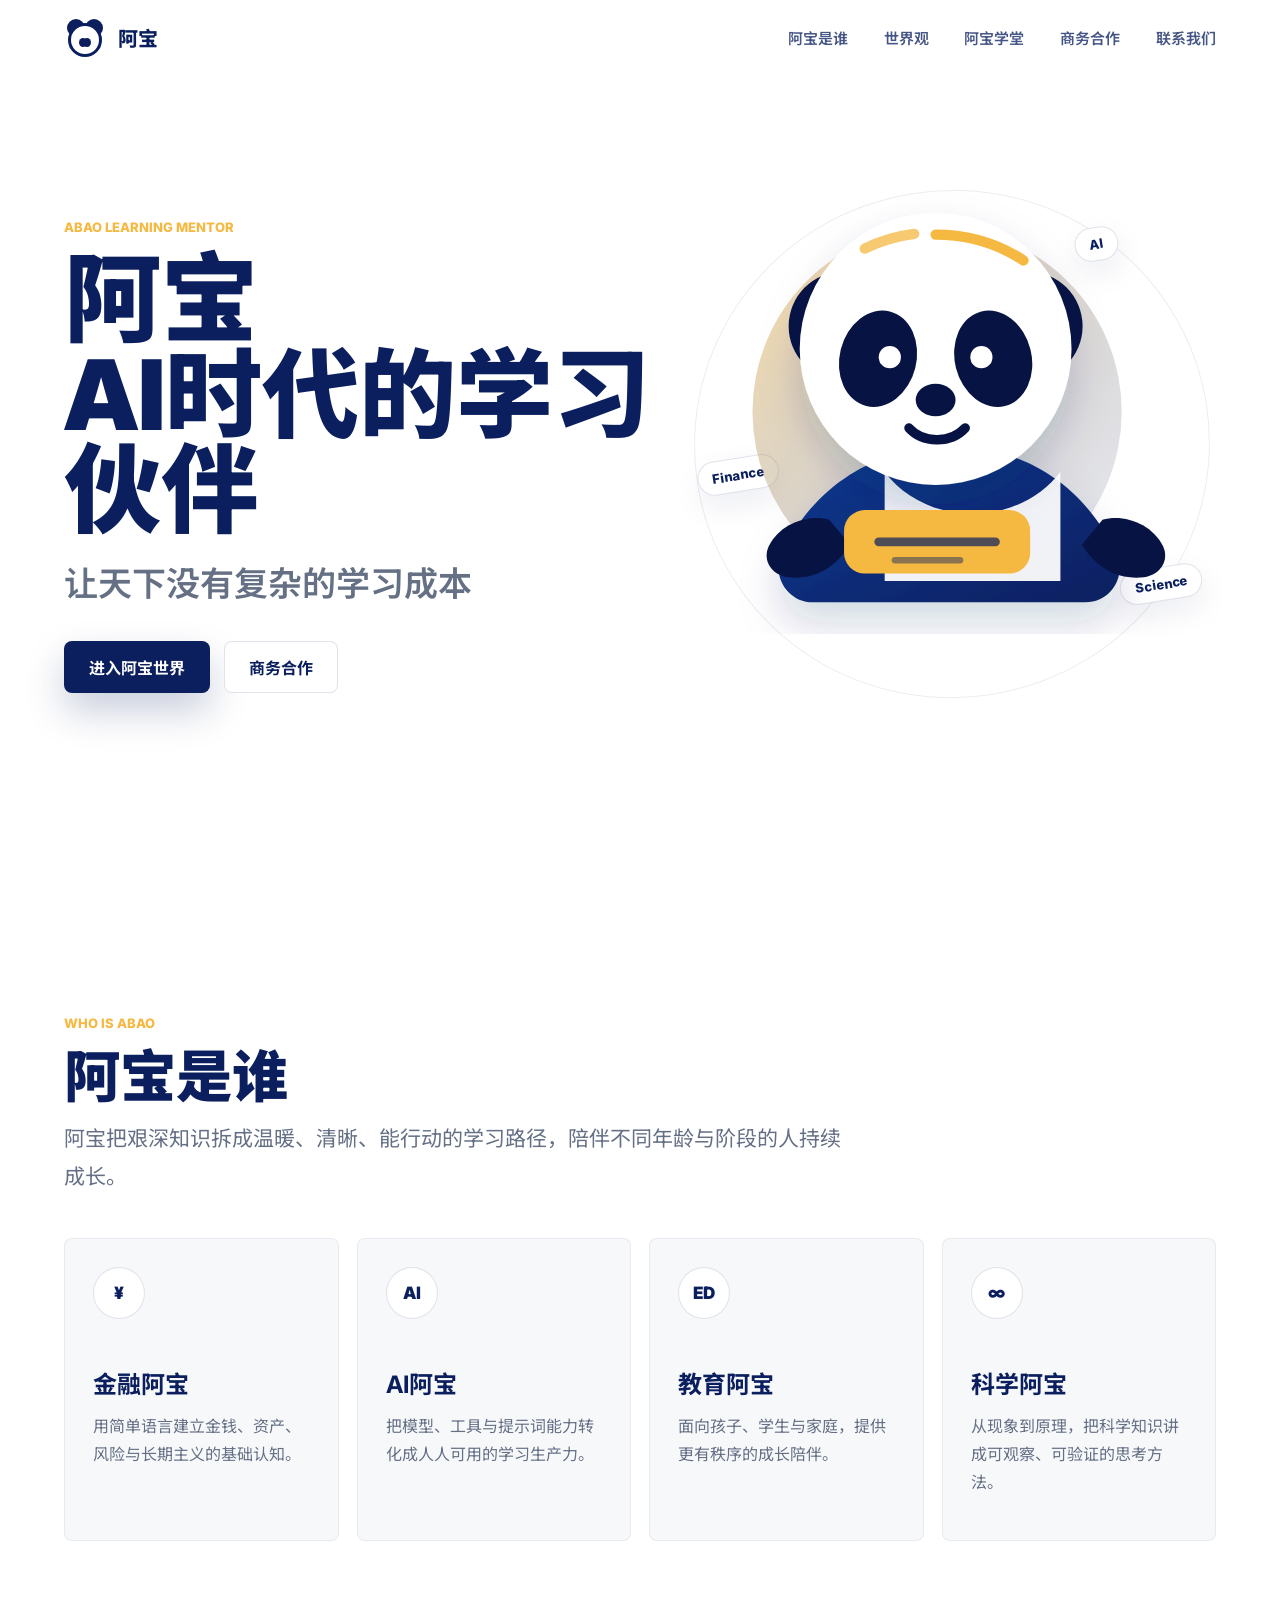
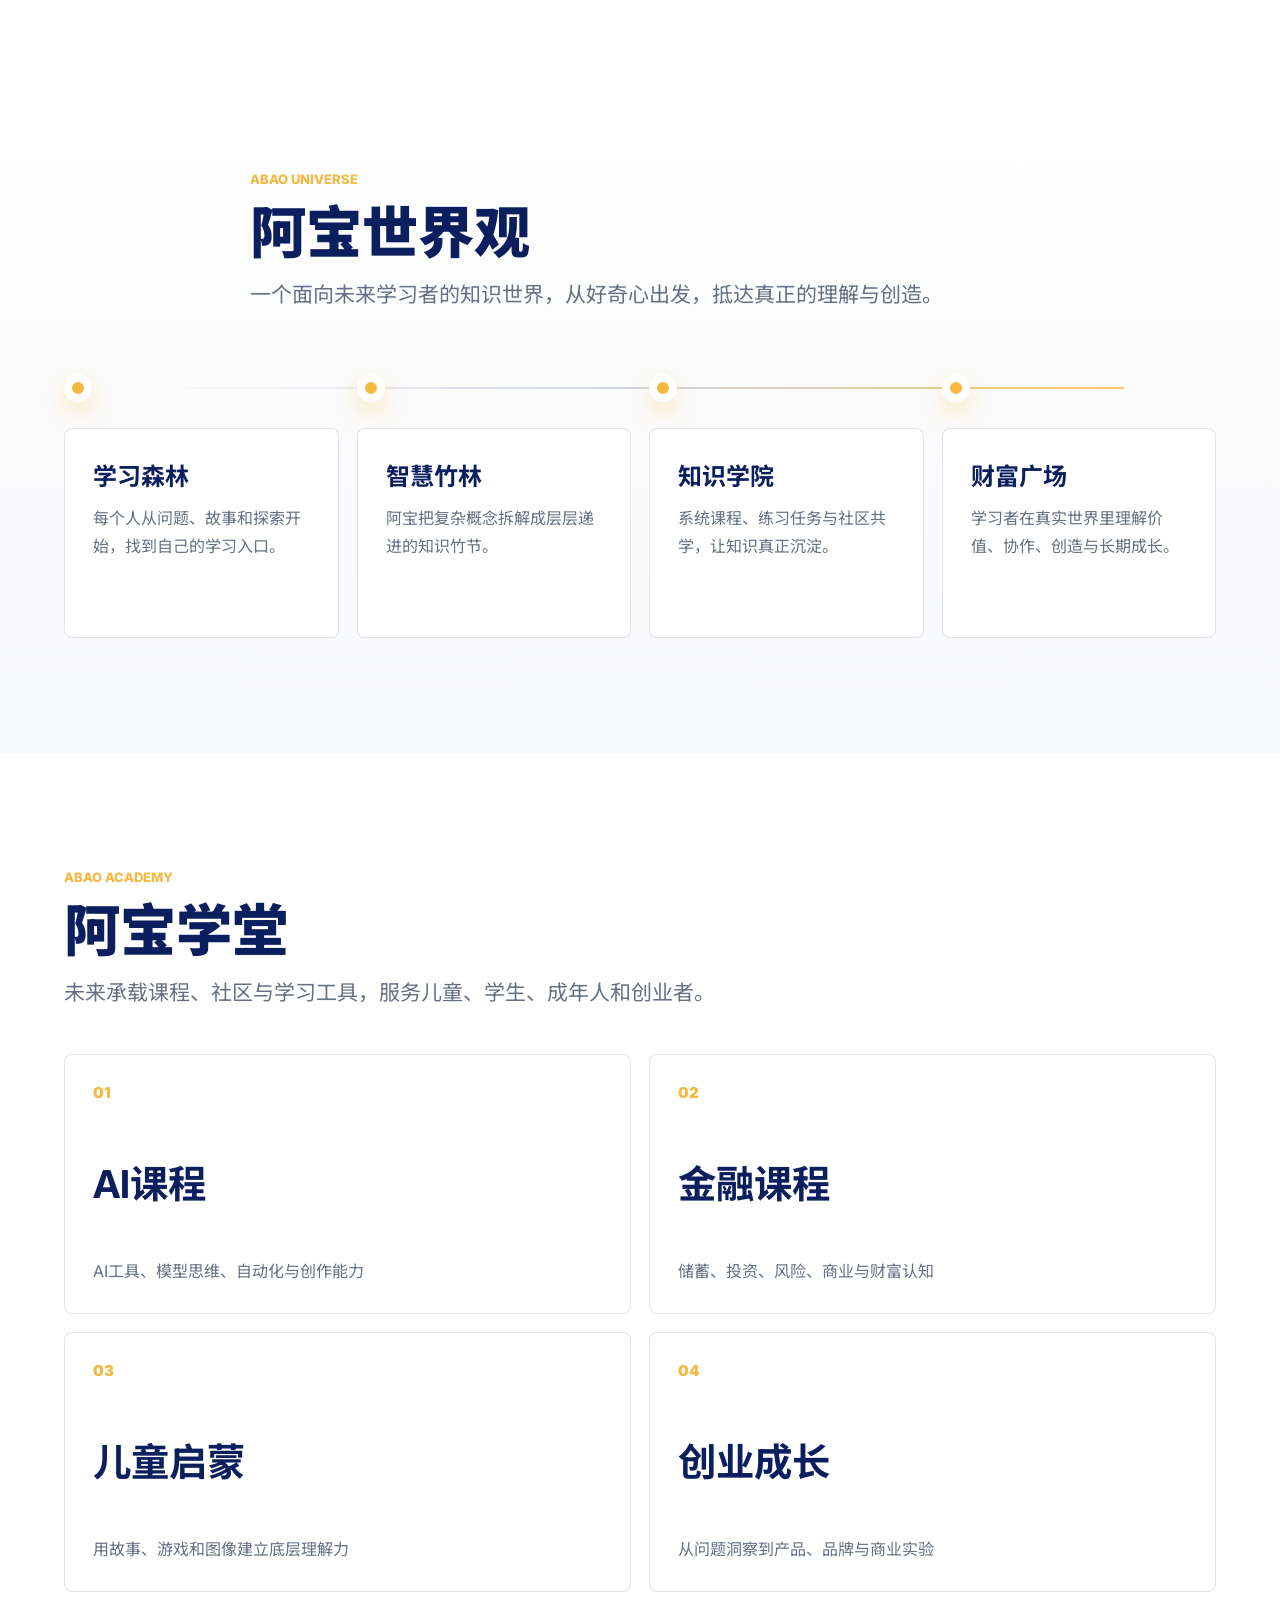
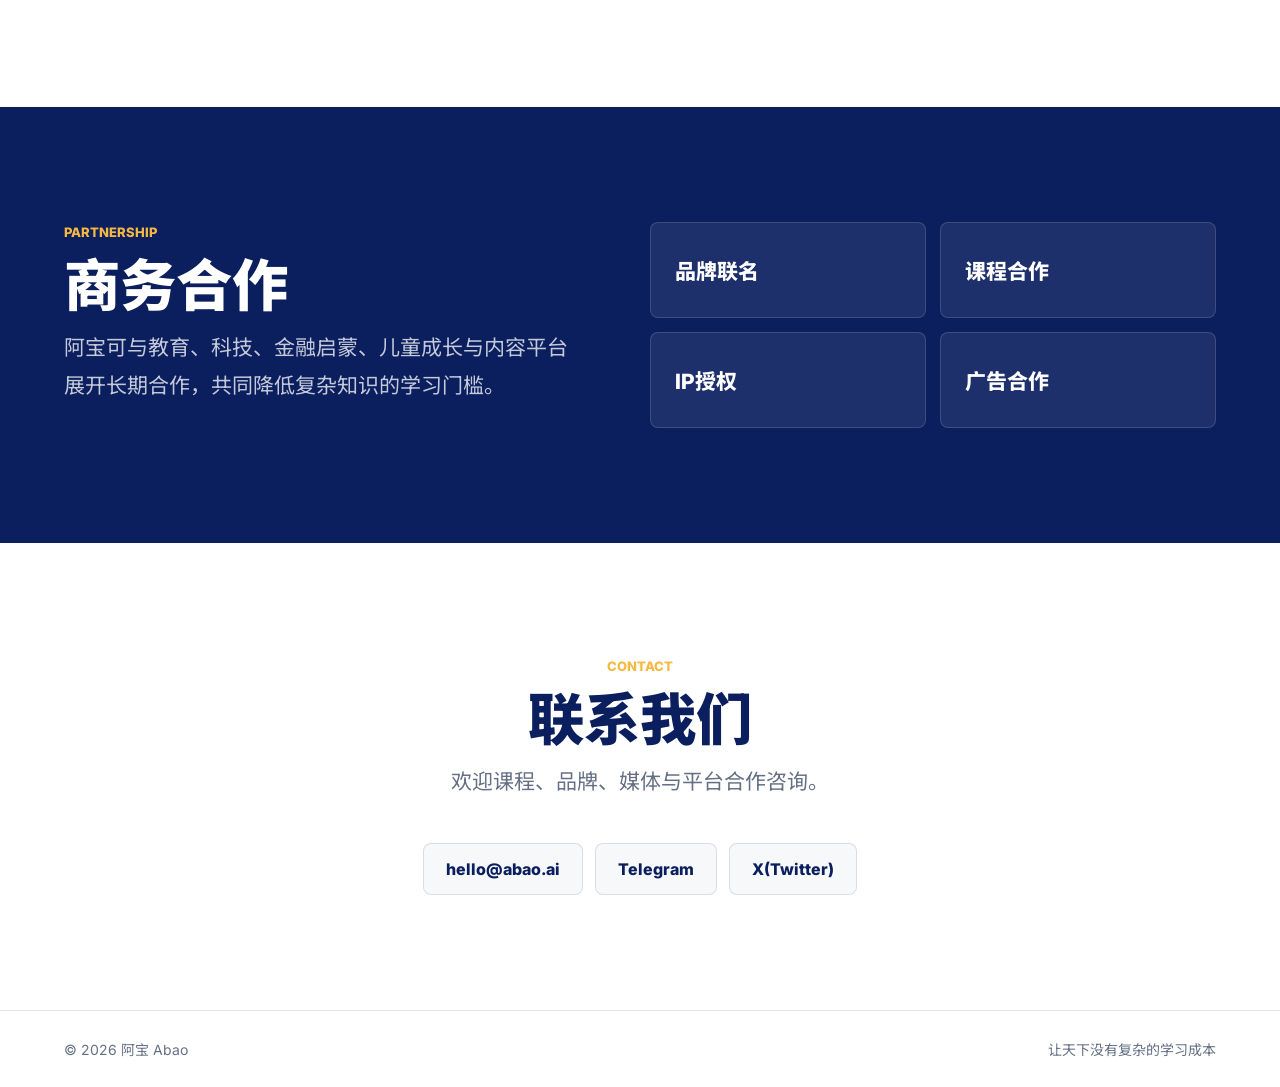
==== index.html @ 4761ae8f "Add files via upload" ====
<!doctype html>
<html lang="zh-CN">
  <head>
    <meta charset="utf-8" />
    <meta name="viewport" content="width=device-width, initial-scale=1" />
    <title>阿宝｜AI时代的学习伙伴</title>
    <meta
      name="description"
      content="阿宝致力于让天下没有复杂的学习成本，通过AI、金融与教育内容帮助更多人成长。"
    />
    <meta name="theme-color" content="#0B1F5F" />
    <meta property="og:title" content="阿宝｜AI时代的学习伙伴" />
    <meta
      property="og:description"
      content="阿宝致力于让天下没有复杂的学习成本，通过AI、金融与教育内容帮助更多人成长。"
    />
    <meta property="og:type" content="website" />
    <link rel="preconnect" href="https://fonts.googleapis.com" />
    <link rel="preconnect" href="https://fonts.gstatic.com" crossorigin />
    <link
      href="https://fonts.googleapis.com/css2?family=Inter:wght@400;500;600;700;800&family=Noto+Sans+SC:wght@400;500;700;900&display=swap"
      rel="stylesheet"
    />
    <link rel="stylesheet" href="style.css" />
  </head>
  <body>
    <header class="site-header" data-header>
      <a class="brand" href="#top" aria-label="阿宝首页">
        <span class="brand-mark" aria-hidden="true">
          <span class="ear ear-left"></span>
          <span class="ear ear-right"></span>
          <span class="face">
            <span class="eye eye-left"></span>
            <span class="eye eye-right"></span>
            <span class="nose"></span>
          </span>
        </span>
        <span class="brand-text">阿宝</span>
      </a>

      <button class="menu-toggle" type="button" aria-label="打开菜单" aria-expanded="false" data-menu-toggle>
        <span></span>
        <span></span>
      </button>

      <nav class="site-nav" aria-label="主导航" data-nav>
        <a href="#who">阿宝是谁</a>
        <a href="#world">世界观</a>
        <a href="#academy">阿宝学堂</a>
        <a href="#business">商务合作</a>
        <a href="#contact">联系我们</a>
      </nav>
    </header>

    <main id="top">
      <!-- Hero: brand promise plus the first visual impression of Abao. -->
      <section class="hero section">
        <div class="hero-copy reveal">
          <p class="eyebrow">Abao Learning Mentor</p>
          <h1>阿宝<br />AI时代的学习伙伴</h1>
          <p class="hero-subtitle">让天下没有复杂的学习成本</p>
          <div class="hero-actions">
            <a class="button button-primary" href="#world">进入阿宝世界</a>
            <a class="button button-secondary" href="#business">商务合作</a>
          </div>
        </div>

        <div class="hero-visual reveal" aria-label="阿宝大型插画">
          <div class="abao-orbit" aria-hidden="true">
            <span>AI</span>
            <span>Finance</span>
            <span>Science</span>
          </div>
          <svg class="abao-illustration" viewBox="0 0 760 760" role="img" aria-labelledby="abaoTitle abaoDesc">
            <title id="abaoTitle">阿宝熊猫学习导师插画</title>
            <desc id="abaoDesc">一只圆润温暖的熊猫导师，手持金色竹简，身后有知识光环。</desc>
            <defs>
              <linearGradient id="halo" x1="0" x2="1" y1="0" y2="1">
                <stop offset="0%" stop-color="#F5B942" stop-opacity="0.92" />
                <stop offset="100%" stop-color="#0B1F5F" stop-opacity="0.14" />
              </linearGradient>
              <linearGradient id="robe" x1="0" x2="1" y1="0" y2="1">
                <stop offset="0%" stop-color="#123A93" />
                <stop offset="100%" stop-color="#0B1F5F" />
              </linearGradient>
              <filter id="softShadow" x="-20%" y="-20%" width="140%" height="140%">
                <feDropShadow dx="0" dy="28" stdDeviation="28" flood-color="#0B1F5F" flood-opacity="0.18" />
              </filter>
            </defs>
            <circle cx="382" cy="360" r="250" fill="url(#halo)" opacity="0.52" />
            <path
              d="M172 552c42-91 127-145 229-145 105 0 184 59 224 145 14 31-8 66-42 66H214c-34 0-57-36-42-66Z"
              fill="url(#robe)"
              filter="url(#softShadow)"
            />
            <path d="M311 441c26 35 70 57 119 57s93-22 119-57v148H311V441Z" fill="#fff" opacity="0.94" />
            <circle cx="255" cy="244" r="74" fill="#071443" />
            <circle cx="505" cy="244" r="74" fill="#071443" />
            <circle cx="380" cy="275" r="184" fill="#fff" filter="url(#softShadow)" />
            <ellipse cx="302" cy="288" rx="52" ry="66" fill="#071443" transform="rotate(14 302 288)" />
            <ellipse cx="458" cy="288" rx="52" ry="66" fill="#071443" transform="rotate(-14 458 288)" />
            <circle cx="318" cy="286" r="15" fill="#fff" />
            <circle cx="442" cy="286" r="15" fill="#fff" />
            <ellipse cx="380" cy="344" rx="27" ry="22" fill="#071443" />
            <path d="M344 382c18 20 56 22 76 0" fill="none" stroke="#071443" stroke-width="13" stroke-linecap="round" />
            <path d="M236 506c-30-8-67 6-82 36-9 19 4 39 26 42 35 4 65-13 84-44" fill="#071443" />
            <path d="M606 506c30-8 67 6 82 36 9 19-4 39-26 42-35 4-65-13-84-44" fill="#071443" />
            <rect x="256" y="493" width="252" height="86" rx="28" fill="#F5B942" />
            <path d="M303 536h158" stroke="#0B1F5F" stroke-width="12" stroke-linecap="round" opacity="0.7" />
            <path d="M325 561h88" stroke="#0B1F5F" stroke-width="9" stroke-linecap="round" opacity="0.45" />
            <path d="M380 120c42 0 84 12 119 35" fill="none" stroke="#F5B942" stroke-width="14" stroke-linecap="round" />
            <path d="M284 139c20-10 43-17 67-20" fill="none" stroke="#F5B942" stroke-width="14" stroke-linecap="round" opacity="0.75" />
          </svg>
        </div>
      </section>

      <!-- Brand roles: four product directions for future content and courses. -->
      <section class="section intro" id="who">
        <div class="section-heading reveal">
          <p class="eyebrow">Who Is Abao</p>
          <h2>阿宝是谁</h2>
          <p>阿宝把艰深知识拆成温暖、清晰、能行动的学习路径，陪伴不同年龄与阶段的人持续成长。</p>
        </div>
        <div class="card-grid four">
          <article class="feature-card reveal">
            <span class="card-icon">¥</span>
            <h3>金融阿宝</h3>
            <p>用简单语言建立金钱、资产、风险与长期主义的基础认知。</p>
          </article>
          <article class="feature-card reveal">
            <span class="card-icon">AI</span>
            <h3>AI阿宝</h3>
            <p>把模型、工具与提示词能力转化成人人可用的学习生产力。</p>
          </article>
          <article class="feature-card reveal">
            <span class="card-icon">ED</span>
            <h3>教育阿宝</h3>
            <p>面向孩子、学生与家庭，提供更有秩序的成长陪伴。</p>
          </article>
          <article class="feature-card reveal">
            <span class="card-icon">∞</span>
            <h3>科学阿宝</h3>
            <p>从现象到原理，把科学知识讲成可观察、可验证的思考方法。</p>
          </article>
        </div>
      </section>

      <!-- Universe timeline: establishes the IP world and learning journey. -->
      <section class="section world" id="world">
        <div class="section-heading reveal">
          <p class="eyebrow">Abao Universe</p>
          <h2>阿宝世界观</h2>
          <p>一个面向未来学习者的知识世界，从好奇心出发，抵达真正的理解与创造。</p>
        </div>
        <div class="timeline">
          <article class="timeline-item reveal">
            <span class="timeline-dot"></span>
            <div>
              <h3>学习森林</h3>
              <p>每个人从问题、故事和探索开始，找到自己的学习入口。</p>
            </div>
          </article>
          <article class="timeline-item reveal">
            <span class="timeline-dot"></span>
            <div>
              <h3>智慧竹林</h3>
              <p>阿宝把复杂概念拆解成层层递进的知识竹节。</p>
            </div>
          </article>
          <article class="timeline-item reveal">
            <span class="timeline-dot"></span>
            <div>
              <h3>知识学院</h3>
              <p>系统课程、练习任务与社区共学，让知识真正沉淀。</p>
            </div>
          </article>
          <article class="timeline-item reveal">
            <span class="timeline-dot"></span>
            <div>
              <h3>财富广场</h3>
              <p>学习者在真实世界里理解价值、协作、创造与长期成长。</p>
            </div>
          </article>
        </div>
      </section>

      <!-- Academy: course categories prepared for future expansion. -->
      <section class="section academy" id="academy">
        <div class="section-heading reveal">
          <p class="eyebrow">Abao Academy</p>
          <h2>阿宝学堂</h2>
          <p>未来承载课程、社区与学习工具，服务儿童、学生、成年人和创业者。</p>
        </div>
        <div class="course-grid">
          <article class="course-card reveal">
            <p>01</p>
            <h3>AI课程</h3>
            <span>AI工具、模型思维、自动化与创作能力</span>
          </article>
          <article class="course-card reveal">
            <p>02</p>
            <h3>金融课程</h3>
            <span>储蓄、投资、风险、商业与财富认知</span>
          </article>
          <article class="course-card reveal">
            <p>03</p>
            <h3>儿童启蒙</h3>
            <span>用故事、游戏和图像建立底层理解力</span>
          </article>
          <article class="course-card reveal">
            <p>04</p>
            <h3>创业成长</h3>
            <span>从问题洞察到产品、品牌与商业实验</span>
          </article>
        </div>
      </section>

      <!-- Partnership: high-trust collaboration entry point. -->
      <section class="section business" id="business">
        <div class="business-panel reveal">
          <div>
            <p class="eyebrow">Partnership</p>
            <h2>商务合作</h2>
            <p>阿宝可与教育、科技、金融启蒙、儿童成长与内容平台展开长期合作，共同降低复杂知识的学习门槛。</p>
          </div>
          <div class="partner-grid" aria-label="合作方式">
            <span>品牌联名</span>
            <span>课程合作</span>
            <span>IP授权</span>
            <span>广告合作</span>
          </div>
        </div>
      </section>

      <!-- Contact: lightweight conversion links for early brand launch. -->
      <section class="section contact" id="contact">
        <div class="section-heading reveal">
          <p class="eyebrow">Contact</p>
          <h2>联系我们</h2>
          <p>欢迎课程、品牌、媒体与平台合作咨询。</p>
        </div>
        <div class="contact-list reveal">
          <a href="mailto:hello@abao.ai">hello@abao.ai</a>
          <a href="https://t.me/abao_ai" target="_blank" rel="noreferrer">Telegram</a>
          <a href="https://x.com/abao_ai" target="_blank" rel="noreferrer">X(Twitter)</a>
        </div>
      </section>
    </main>

    <footer class="site-footer">
      <span>© 2026 阿宝 Abao</span>
      <span>让天下没有复杂的学习成本</span>
    </footer>

    <script src="script.js"></script>
  </body>
</html>
---- style.css ----
:root {
  /* Core brand system requested for Abao. */
  --blue: #0b1f5f;
  --blue-2: #14368a;
  --gold: #f5b942;
  --white: #ffffff;
  --card: #f7f8fa;
  --ink: #111827;
  --muted: #657085;
  --line: rgba(11, 31, 95, 0.12);
  --shadow: 0 28px 80px rgba(11, 31, 95, 0.12);
  --radius: 8px;
}

* {
  box-sizing: border-box;
}

html {
  scroll-behavior: smooth;
}

body {
  margin: 0;
  color: var(--ink);
  background: var(--white);
  font-family: "Inter", "Noto Sans SC", "Source Han Sans SC", "Microsoft YaHei", sans-serif;
  letter-spacing: 0;
}

a {
  color: inherit;
  text-decoration: none;
}

.site-header {
  position: fixed;
  top: 0;
  left: 0;
  z-index: 20;
  display: flex;
  align-items: center;
  justify-content: space-between;
  width: 100%;
  height: 76px;
  padding: 0 clamp(20px, 5vw, 72px);
  background: rgba(255, 255, 255, 0.82);
  border-bottom: 1px solid transparent;
  backdrop-filter: blur(18px);
  transition: border-color 200ms ease, box-shadow 200ms ease;
}

.site-header.is-scrolled {
  border-color: var(--line);
  box-shadow: 0 12px 34px rgba(11, 31, 95, 0.07);
}

.brand {
  display: inline-flex;
  align-items: center;
  gap: 12px;
  font-weight: 800;
  color: var(--blue);
}

.brand-mark {
  position: relative;
  display: inline-grid;
  place-items: center;
  width: 42px;
  height: 42px;
}

.ear,
.face {
  position: absolute;
  background: var(--blue);
}

.ear {
  width: 18px;
  height: 18px;
  top: 2px;
  border-radius: 50%;
}

.ear-left {
  left: 3px;
}

.ear-right {
  right: 3px;
}

.face {
  bottom: 2px;
  width: 34px;
  height: 34px;
  background: var(--white);
  border: 3px solid var(--blue);
  border-radius: 50%;
}

.eye,
.nose {
  position: absolute;
  background: var(--blue);
}

.eye {
  top: 12px;
  width: 8px;
  height: 9px;
  border-radius: 50%;
}

.eye-left {
  left: 8px;
}

.eye-right {
  right: 8px;
}

.nose {
  left: 50%;
  bottom: 8px;
  width: 8px;
  height: 6px;
  border-radius: 50%;
  transform: translateX(-50%);
}

.brand-text {
  font-size: 20px;
}

.site-nav {
  display: flex;
  align-items: center;
  gap: clamp(20px, 2.8vw, 36px);
  color: rgba(11, 31, 95, 0.76);
  font-size: 15px;
  font-weight: 600;
}

.site-nav a {
  position: relative;
  padding: 8px 0;
}

.site-nav a::after {
  position: absolute;
  left: 0;
  bottom: 0;
  width: 100%;
  height: 2px;
  background: var(--gold);
  content: "";
  transform: scaleX(0);
  transform-origin: right;
  transition: transform 180ms ease;
}

.site-nav a:hover::after {
  transform: scaleX(1);
  transform-origin: left;
}

.menu-toggle {
  display: none;
  width: 44px;
  height: 44px;
  padding: 0;
  background: var(--card);
  border: 1px solid var(--line);
  border-radius: var(--radius);
}

.menu-toggle span {
  display: block;
  width: 18px;
  height: 2px;
  margin: 5px auto;
  background: var(--blue);
  transition: transform 180ms ease;
}

.section {
  width: min(100%, 1540px);
  margin: 0 auto;
  padding: clamp(80px, 9vw, 140px) clamp(20px, 5vw, 72px);
}

.hero {
  display: grid;
  grid-template-columns: minmax(0, 1fr) minmax(420px, 0.95fr);
  align-items: center;
  min-height: 100vh;
  padding-top: 128px;
  overflow: hidden;
}

.eyebrow {
  margin: 0 0 16px;
  color: var(--gold);
  font-size: 13px;
  font-weight: 800;
  letter-spacing: 0;
  text-transform: uppercase;
}

h1,
h2,
h3,
p {
  margin-top: 0;
}

h1 {
  max-width: 740px;
  margin-bottom: 24px;
  color: var(--blue);
  font-size: clamp(48px, 7.6vw, 112px);
  line-height: 0.98;
  font-weight: 900;
  letter-spacing: 0;
}

.hero-subtitle {
  max-width: 560px;
  margin-bottom: 34px;
  color: var(--muted);
  font-size: clamp(22px, 2.8vw, 34px);
  line-height: 1.35;
  font-weight: 600;
}

.hero-actions {
  display: flex;
  flex-wrap: wrap;
  gap: 14px;
}

.button {
  display: inline-flex;
  align-items: center;
  justify-content: center;
  min-height: 52px;
  padding: 0 24px;
  border: 1px solid transparent;
  border-radius: var(--radius);
  font-size: 16px;
  font-weight: 700;
  transition: transform 180ms ease, box-shadow 180ms ease, background 180ms ease;
}

.button:hover {
  transform: translateY(-2px);
}

.button-primary {
  color: var(--white);
  background: var(--blue);
  box-shadow: 0 18px 38px rgba(11, 31, 95, 0.22);
}

.button-secondary {
  color: var(--blue);
  background: var(--white);
  border-color: var(--line);
}

.hero-visual {
  position: relative;
  min-height: 620px;
}

.abao-illustration {
  position: relative;
  z-index: 2;
  width: min(100%, 720px);
  animation: float 5.4s ease-in-out infinite;
}

.abao-orbit {
  position: absolute;
  inset: 7% 1% auto auto;
  width: 92%;
  height: 82%;
  border: 1px solid rgba(11, 31, 95, 0.08);
  border-radius: 50%;
  transform: rotate(-9deg);
}

.abao-orbit span {
  position: absolute;
  display: inline-flex;
  align-items: center;
  min-height: 34px;
  padding: 0 14px;
  color: var(--blue);
  background: var(--white);
  border: 1px solid var(--line);
  border-radius: 999px;
  box-shadow: 0 12px 30px rgba(11, 31, 95, 0.08);
  font-size: 13px;
  font-weight: 800;
}

.abao-orbit span:nth-child(1) {
  top: 12%;
  right: 12%;
}

.abao-orbit span:nth-child(2) {
  top: 46%;
  left: 0;
}

.abao-orbit span:nth-child(3) {
  right: 6%;
  bottom: 13%;
}

.section-heading {
  max-width: 780px;
  margin-bottom: 42px;
}

.section-heading h2,
.business h2 {
  margin-bottom: 14px;
  color: var(--blue);
  font-size: clamp(34px, 4.4vw, 68px);
  line-height: 1.05;
  font-weight: 900;
}

.section-heading p:not(.eyebrow),
.business p:not(.eyebrow) {
  color: var(--muted);
  font-size: clamp(17px, 1.7vw, 21px);
  line-height: 1.8;
}

.card-grid {
  display: grid;
  gap: 18px;
}

.card-grid.four {
  grid-template-columns: repeat(4, minmax(0, 1fr));
}

.feature-card,
.course-card {
  min-height: 250px;
  padding: 28px;
  background: var(--card);
  border: 1px solid rgba(11, 31, 95, 0.06);
  border-radius: var(--radius);
  transition: transform 220ms ease, box-shadow 220ms ease, border-color 220ms ease;
}

.feature-card:hover,
.course-card:hover {
  border-color: rgba(245, 185, 66, 0.48);
  box-shadow: var(--shadow);
  transform: translateY(-8px);
}

.card-icon {
  display: inline-flex;
  align-items: center;
  justify-content: center;
  width: 52px;
  height: 52px;
  margin-bottom: 46px;
  color: var(--blue);
  background: var(--white);
  border: 1px solid var(--line);
  border-radius: 50%;
  font-size: 17px;
  font-weight: 900;
}

.feature-card h3,
.timeline-item h3,
.course-card h3 {
  margin-bottom: 12px;
  color: var(--blue);
  font-size: 24px;
}

.feature-card p,
.timeline-item p,
.course-card span {
  color: var(--muted);
  font-size: 16px;
  line-height: 1.75;
}

.world {
  max-width: none;
  background: linear-gradient(180deg, #ffffff 0%, #f7f8fa 100%);
}

.world .section-heading,
.timeline {
  width: min(100%, 1540px);
  margin-right: auto;
  margin-left: auto;
}

.timeline {
  position: relative;
  display: grid;
  grid-template-columns: repeat(4, minmax(0, 1fr));
  gap: 18px;
}

.timeline::before {
  position: absolute;
  top: 31px;
  left: 8%;
  right: 8%;
  height: 2px;
  background: linear-gradient(90deg, rgba(11, 31, 95, 0), rgba(11, 31, 95, 0.18), rgba(245, 185, 66, 0.8));
  content: "";
}

.timeline-item {
  position: relative;
  padding-top: 72px;
}

.timeline-dot {
  position: absolute;
  top: 18px;
  left: 0;
  z-index: 1;
  width: 28px;
  height: 28px;
  background: var(--gold);
  border: 8px solid var(--white);
  border-radius: 50%;
  box-shadow: 0 10px 24px rgba(245, 185, 66, 0.34);
}

.timeline-item div {
  min-height: 210px;
  padding: 28px;
  background: var(--white);
  border: 1px solid var(--line);
  border-radius: var(--radius);
}

.course-grid {
  display: grid;
  grid-template-columns: repeat(2, minmax(0, 1fr));
  gap: 18px;
}

.course-card {
  display: grid;
  align-content: space-between;
  min-height: 260px;
  background: var(--white);
  border-color: var(--line);
}

.course-card p {
  color: var(--gold);
  font-size: 15px;
  font-weight: 900;
}

.course-card h3 {
  font-size: clamp(28px, 3vw, 42px);
}

.business {
  max-width: none;
  color: var(--white);
  background: var(--blue);
}

.business-panel {
  display: grid;
  grid-template-columns: minmax(0, 0.9fr) minmax(360px, 1fr);
  gap: clamp(32px, 6vw, 90px);
  align-items: center;
  width: min(100%, 1540px);
  margin: 0 auto;
}

.business h2 {
  color: var(--white);
}

.business p:not(.eyebrow) {
  color: rgba(255, 255, 255, 0.76);
}

.partner-grid {
  display: grid;
  grid-template-columns: repeat(2, minmax(0, 1fr));
  gap: 14px;
}

.partner-grid span {
  display: flex;
  align-items: center;
  min-height: 96px;
  padding: 24px;
  color: var(--white);
  background: rgba(255, 255, 255, 0.08);
  border: 1px solid rgba(255, 255, 255, 0.14);
  border-radius: var(--radius);
  font-size: 21px;
  font-weight: 800;
}

.contact {
  text-align: center;
}

.contact .section-heading {
  margin-right: auto;
  margin-left: auto;
}

.contact-list {
  display: flex;
  flex-wrap: wrap;
  justify-content: center;
  gap: 12px;
}

.contact-list a {
  display: inline-flex;
  align-items: center;
  justify-content: center;
  min-height: 52px;
  padding: 0 22px;
  color: var(--blue);
  background: var(--card);
  border: 1px solid var(--line);
  border-radius: var(--radius);
  font-weight: 800;
  transition: transform 180ms ease, border-color 180ms ease;
}

.contact-list a:hover {
  border-color: var(--gold);
  transform: translateY(-2px);
}

.site-footer {
  display: flex;
  justify-content: space-between;
  gap: 20px;
  padding: 28px clamp(20px, 5vw, 72px);
  color: var(--muted);
  border-top: 1px solid var(--line);
  font-size: 14px;
}

/* Shared scroll reveal state controlled by script.js. */
.reveal {
  opacity: 0;
  transform: translateY(26px);
  transition: opacity 700ms ease, transform 700ms ease;
}

.reveal.is-visible {
  opacity: 1;
  transform: translateY(0);
}

@keyframes float {
  0%,
  100% {
    transform: translateY(0);
  }
  50% {
    transform: translateY(-16px);
  }
}

@media (prefers-reduced-motion: reduce) {
  *,
  *::before,
  *::after {
    scroll-behavior: auto !important;
    animation-duration: 1ms !important;
    animation-iteration-count: 1 !important;
    transition-duration: 1ms !important;
  }
}

@media (min-width: 1440px) {
  .hero {
    grid-template-columns: minmax(0, 1.08fr) minmax(560px, 0.92fr);
  }
}

@media (max-width: 1024px) {
  .site-nav {
    gap: 18px;
    font-size: 14px;
  }

  .hero {
    grid-template-columns: 1fr;
    min-height: auto;
    text-align: center;
  }

  .hero-copy,
  .section-heading {
    margin-right: auto;
    margin-left: auto;
  }

  .hero-actions {
    justify-content: center;
  }

  .hero-visual {
    min-height: 520px;
  }

  .card-grid.four,
  .timeline {
    grid-template-columns: repeat(2, minmax(0, 1fr));
  }

  .timeline::before {
    display: none;
  }

  .business-panel {
    grid-template-columns: 1fr;
  }
}

@media (max-width: 768px) {
  .site-header {
    height: 68px;
  }

  .menu-toggle {
    display: block;
  }

  .menu-toggle.is-open span:first-child {
    transform: translateY(3.5px) rotate(45deg);
  }

  .menu-toggle.is-open span:last-child {
    transform: translateY(-3.5px) rotate(-45deg);
  }

  .site-nav {
    position: fixed;
    top: 68px;
    left: 14px;
    right: 14px;
    display: grid;
    gap: 0;
    padding: 10px;
    background: rgba(255, 255, 255, 0.96);
    border: 1px solid var(--line);
    border-radius: var(--radius);
    box-shadow: var(--shadow);
    opacity: 0;
    pointer-events: none;
    transform: translateY(-10px);
    transition: opacity 180ms ease, transform 180ms ease;
  }

  .site-nav.is-open {
    opacity: 1;
    pointer-events: auto;
    transform: translateY(0);
  }

  .site-nav a {
    padding: 15px 12px;
    font-size: 16px;
  }

  .site-nav a::after {
    display: none;
  }

  .section {
    padding: 76px 20px;
  }

  .hero {
    padding-top: 108px;
  }

  .hero-subtitle {
    margin-bottom: 26px;
  }

  .button {
    width: 100%;
    min-height: 56px;
    font-size: 17px;
  }

  .hero-visual {
    min-height: 430px;
  }

  .card-grid.four,
  .timeline,
  .course-grid,
  .partner-grid {
    grid-template-columns: 1fr;
  }

  .feature-card,
  .course-card,
  .timeline-item div {
    min-height: auto;
  }

  .timeline-item {
    padding-top: 48px;
  }

  .timeline-dot {
    top: 10px;
  }

  .site-footer {
    flex-direction: column;
  }
}

@media (max-width: 375px) {
  .brand-text {
    font-size: 18px;
  }

  h1 {
    font-size: 44px;
  }

  .hero-visual {
    min-height: 350px;
  }

  .section-heading h2,
  .business h2 {
    font-size: 32px;
  }

  .feature-card,
  .course-card,
  .timeline-item div {
    padding: 22px;
  }
}
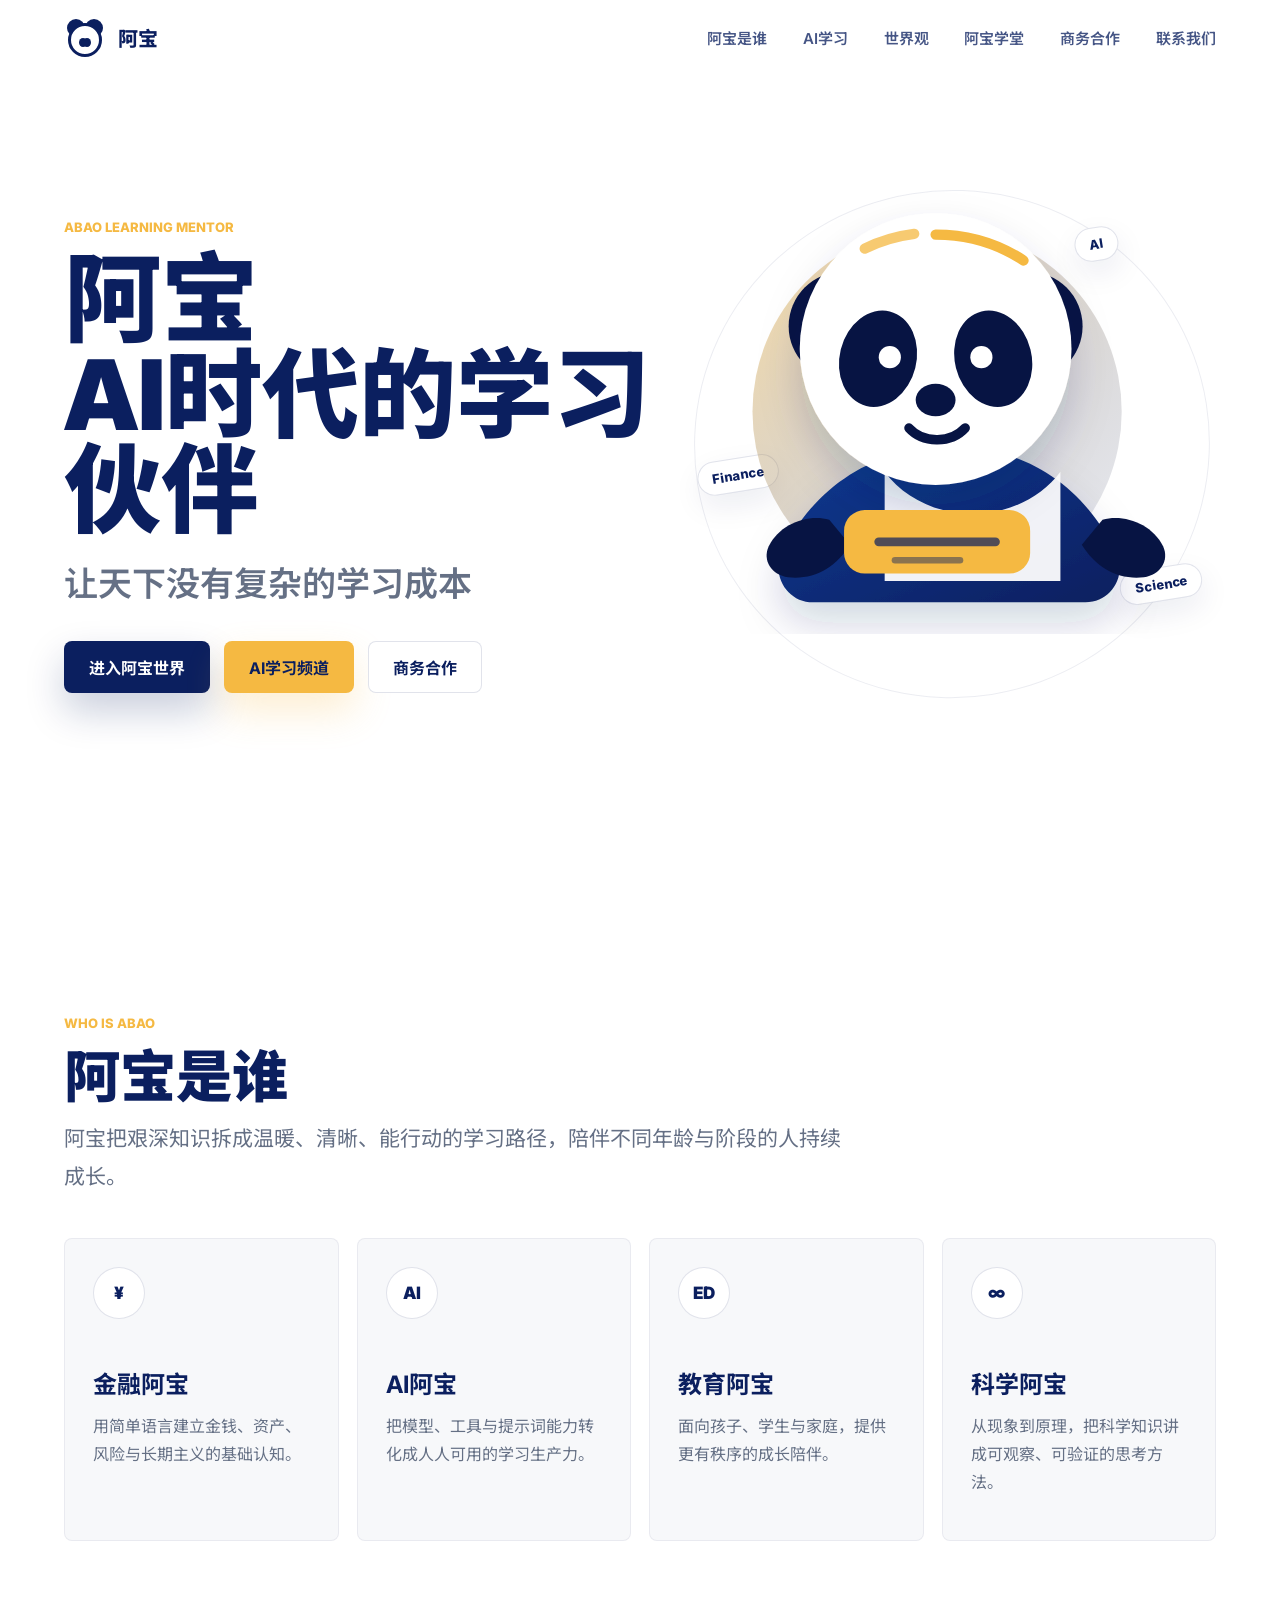
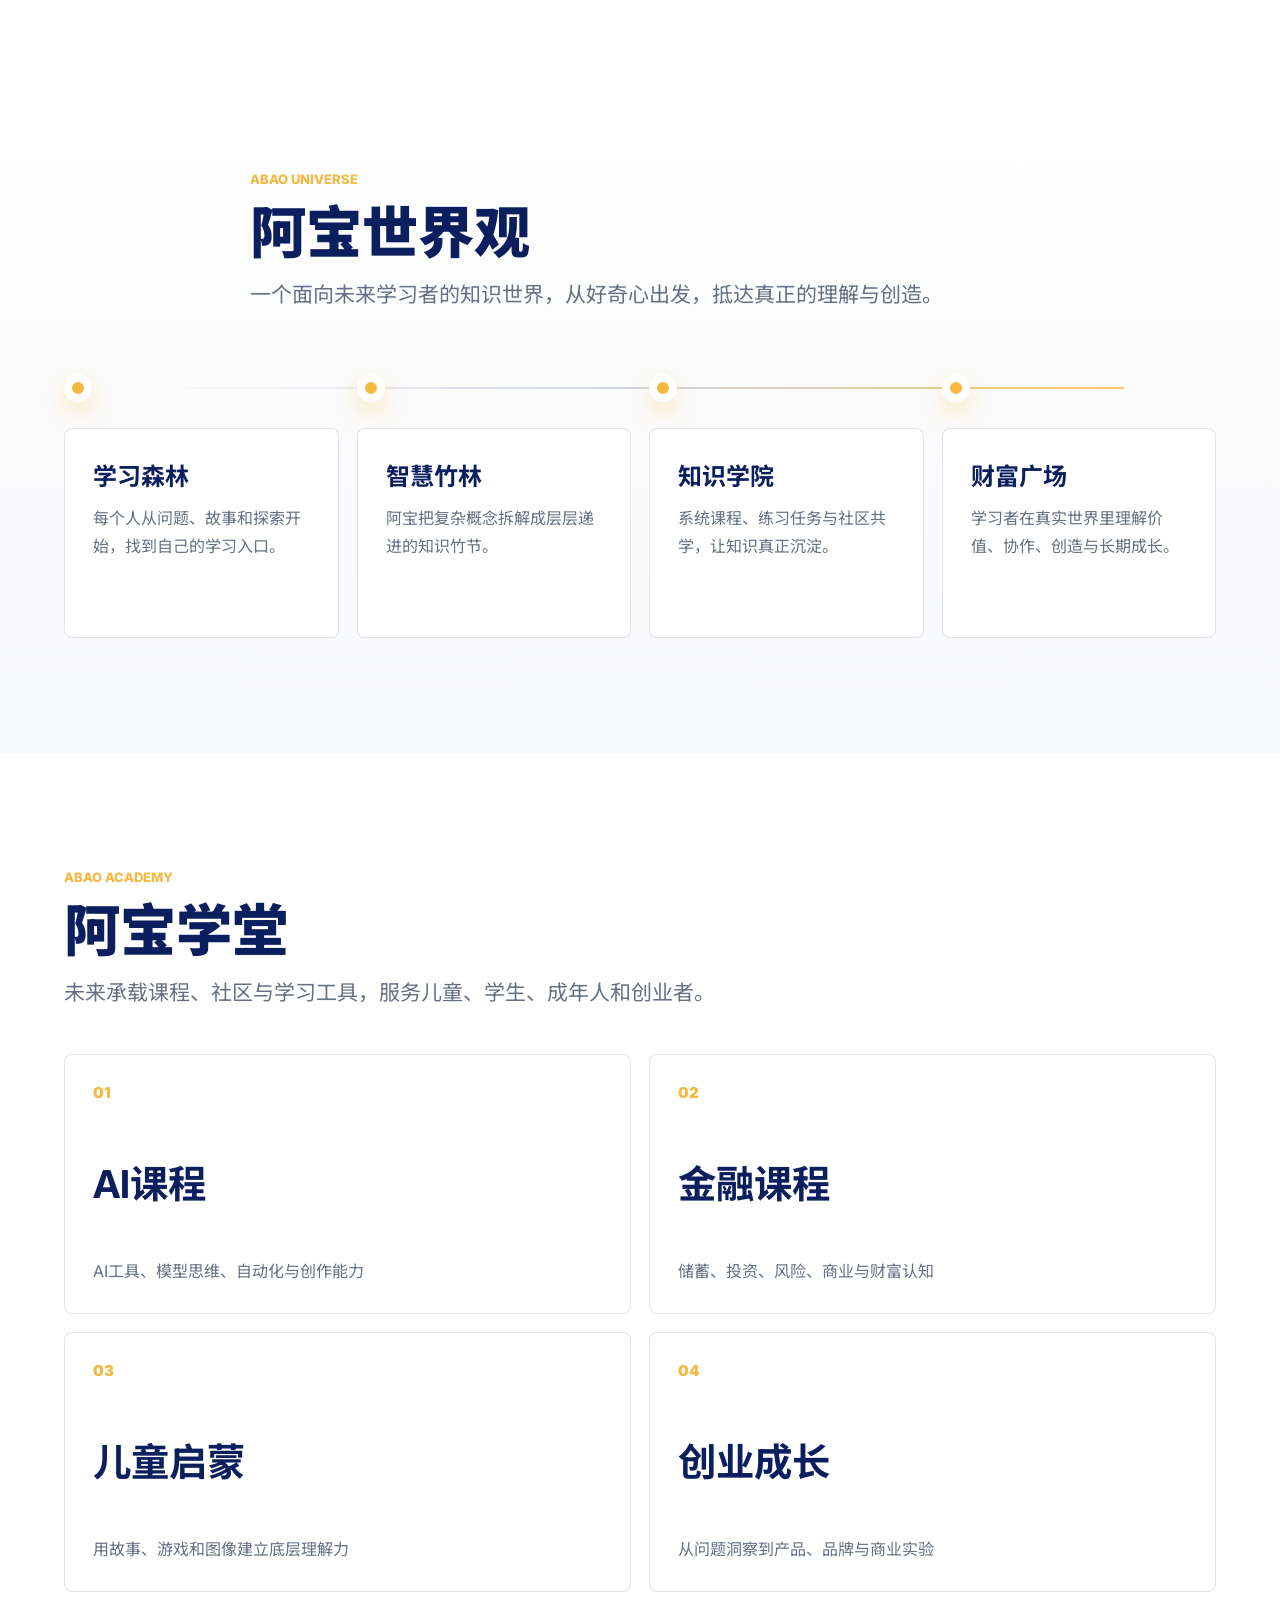
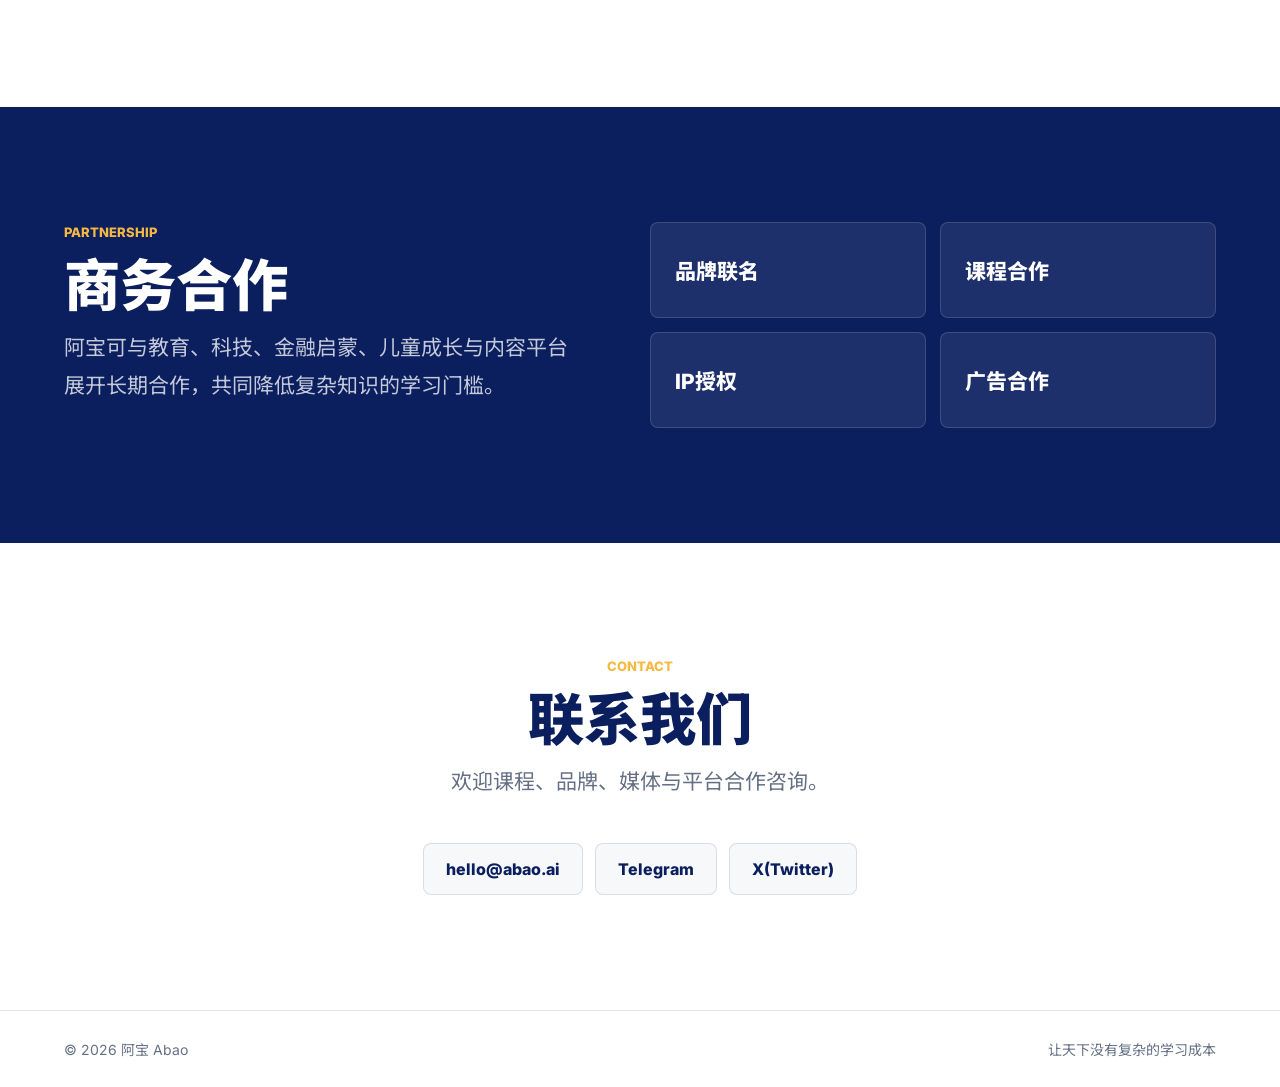
==== commit 038e3207: "Add AI learning channel" ====
--- a/index.html
+++ b/index.html
@@ -45,6 +45,7 @@
 
       <nav class="site-nav" aria-label="主导航" data-nav>
         <a href="#who">阿宝是谁</a>
+        <a href="ai.html">AI学习</a>
         <a href="#world">世界观</a>
         <a href="#academy">阿宝学堂</a>
         <a href="#business">商务合作</a>
@@ -61,6 +62,7 @@
           <p class="hero-subtitle">让天下没有复杂的学习成本</p>
           <div class="hero-actions">
             <a class="button button-primary" href="#world">进入阿宝世界</a>
+            <a class="button button-gold" href="ai.html">AI学习频道</a>
             <a class="button button-secondary" href="#business">商务合作</a>
           </div>
         </div>
@@ -127,11 +129,11 @@
             <h3>金融阿宝</h3>
             <p>用简单语言建立金钱、资产、风险与长期主义的基础认知。</p>
           </article>
-          <article class="feature-card reveal">
+          <a class="feature-card reveal" href="ai.html" aria-label="进入AI学习频道">
             <span class="card-icon">AI</span>
             <h3>AI阿宝</h3>
             <p>把模型、工具与提示词能力转化成人人可用的学习生产力。</p>
-          </article>
+          </a>
           <article class="feature-card reveal">
             <span class="card-icon">ED</span>
             <h3>教育阿宝</h3>
@@ -192,11 +194,11 @@
           <p>未来承载课程、社区与学习工具，服务儿童、学生、成年人和创业者。</p>
         </div>
         <div class="course-grid">
-          <article class="course-card reveal">
+          <a class="course-card reveal" href="ai.html" aria-label="查看AI课程">
             <p>01</p>
             <h3>AI课程</h3>
             <span>AI工具、模型思维、自动化与创作能力</span>
-          </article>
+          </a>
           <article class="course-card reveal">
             <p>02</p>
             <h3>金融课程</h3>
--- a/style.css
+++ b/style.css
@@ -265,6 +265,12 @@
   box-shadow: 0 18px 38px rgba(11, 31, 95, 0.22);
 }
 
+.button-gold {
+  color: var(--blue);
+  background: var(--gold);
+  box-shadow: 0 18px 38px rgba(245, 185, 66, 0.24);
+}
+
 .button-secondary {
   color: var(--blue);
   background: var(--white);
@@ -480,6 +486,127 @@
   font-size: clamp(28px, 3vw, 42px);
 }
 
+.ai-hero {
+  grid-template-columns: minmax(0, 0.95fr) minmax(420px, 1fr);
+}
+
+.ai-visual {
+  position: relative;
+  display: grid;
+  place-items: center;
+  min-height: 560px;
+}
+
+.ai-visual::before {
+  position: absolute;
+  inset: 8% 2%;
+  background:
+    linear-gradient(135deg, rgba(245, 185, 66, 0.34), rgba(11, 31, 95, 0.04)),
+    radial-gradient(circle at 80% 16%, rgba(245, 185, 66, 0.34), transparent 26%);
+  border: 1px solid rgba(11, 31, 95, 0.08);
+  border-radius: 50%;
+  content: "";
+}
+
+.ai-console {
+  position: relative;
+  z-index: 1;
+  width: min(100%, 620px);
+  padding: clamp(24px, 4vw, 44px);
+  color: var(--white);
+  background: linear-gradient(145deg, #071443, var(--blue));
+  border: 1px solid rgba(255, 255, 255, 0.12);
+  border-radius: var(--radius);
+  box-shadow: var(--shadow);
+  animation: float 5.4s ease-in-out infinite;
+}
+
+.console-bar {
+  display: flex;
+  gap: 8px;
+  margin-bottom: 34px;
+}
+
+.console-bar span {
+  width: 11px;
+  height: 11px;
+  background: rgba(255, 255, 255, 0.36);
+  border-radius: 50%;
+}
+
+.console-bar span:first-child {
+  background: var(--gold);
+}
+
+.console-line {
+  padding: 16px 0;
+  color: rgba(255, 255, 255, 0.72);
+  border-top: 1px solid rgba(255, 255, 255, 0.12);
+  font-size: clamp(16px, 1.8vw, 20px);
+  line-height: 1.6;
+}
+
+.console-line.strong {
+  color: var(--white);
+  font-size: clamp(22px, 3.2vw, 38px);
+  font-weight: 800;
+}
+
+.console-grid,
+.audience-grid {
+  display: grid;
+  gap: 14px;
+}
+
+.console-grid {
+  grid-template-columns: repeat(2, minmax(0, 1fr));
+  margin-top: 22px;
+}
+
+.console-grid span {
+  min-height: 74px;
+  padding: 18px;
+  color: var(--white);
+  background: rgba(255, 255, 255, 0.08);
+  border: 1px solid rgba(255, 255, 255, 0.12);
+  border-radius: var(--radius);
+  font-weight: 800;
+}
+
+.audience-grid {
+  grid-template-columns: repeat(4, minmax(0, 1fr));
+  width: min(100%, 1540px);
+  margin-right: auto;
+  margin-left: auto;
+}
+
+.audience-card {
+  min-height: 210px;
+  padding: 28px;
+  background: var(--white);
+  border: 1px solid var(--line);
+  border-radius: var(--radius);
+  transition: transform 220ms ease, box-shadow 220ms ease, border-color 220ms ease;
+}
+
+.audience-card:hover {
+  border-color: rgba(245, 185, 66, 0.48);
+  box-shadow: var(--shadow);
+  transform: translateY(-8px);
+}
+
+.audience-card h3 {
+  margin-bottom: 12px;
+  color: var(--blue);
+  font-size: 24px;
+}
+
+.audience-card p {
+  color: var(--muted);
+  font-size: 16px;
+  line-height: 1.75;
+}
+
 .business {
   max-width: none;
   color: var(--white);
@@ -643,6 +770,14 @@
 
   .business-panel {
     grid-template-columns: 1fr;
+  }
+
+  .ai-visual {
+    min-height: 480px;
+  }
+
+  .audience-grid {
+    grid-template-columns: repeat(2, minmax(0, 1fr));
   }
 }
 
@@ -721,14 +856,24 @@
   .card-grid.four,
   .timeline,
   .course-grid,
-  .partner-grid {
+  .partner-grid,
+  .audience-grid {
     grid-template-columns: 1fr;
   }
 
   .feature-card,
   .course-card,
-  .timeline-item div {
+  .timeline-item div,
+  .audience-card {
     min-height: auto;
+  }
+
+  .ai-visual {
+    min-height: 390px;
+  }
+
+  .console-grid {
+    grid-template-columns: 1fr;
   }
 
   .timeline-item {
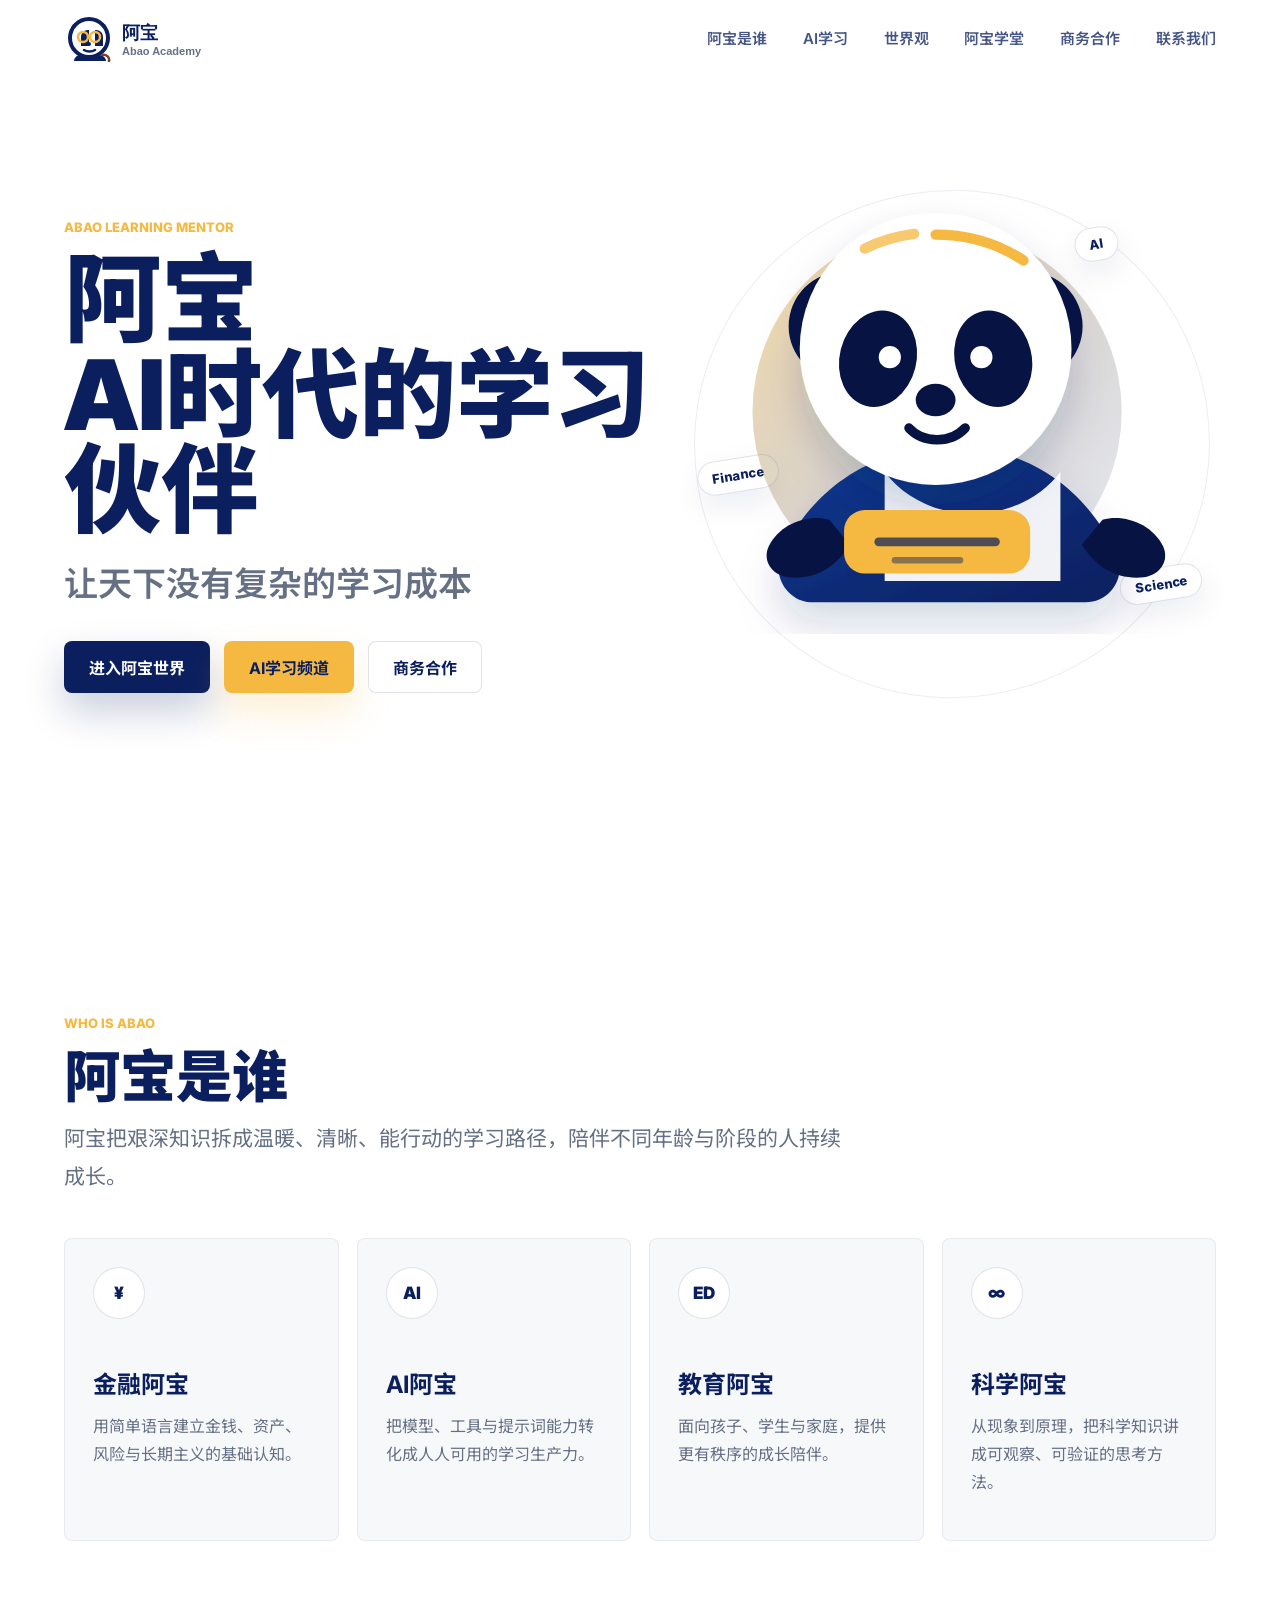
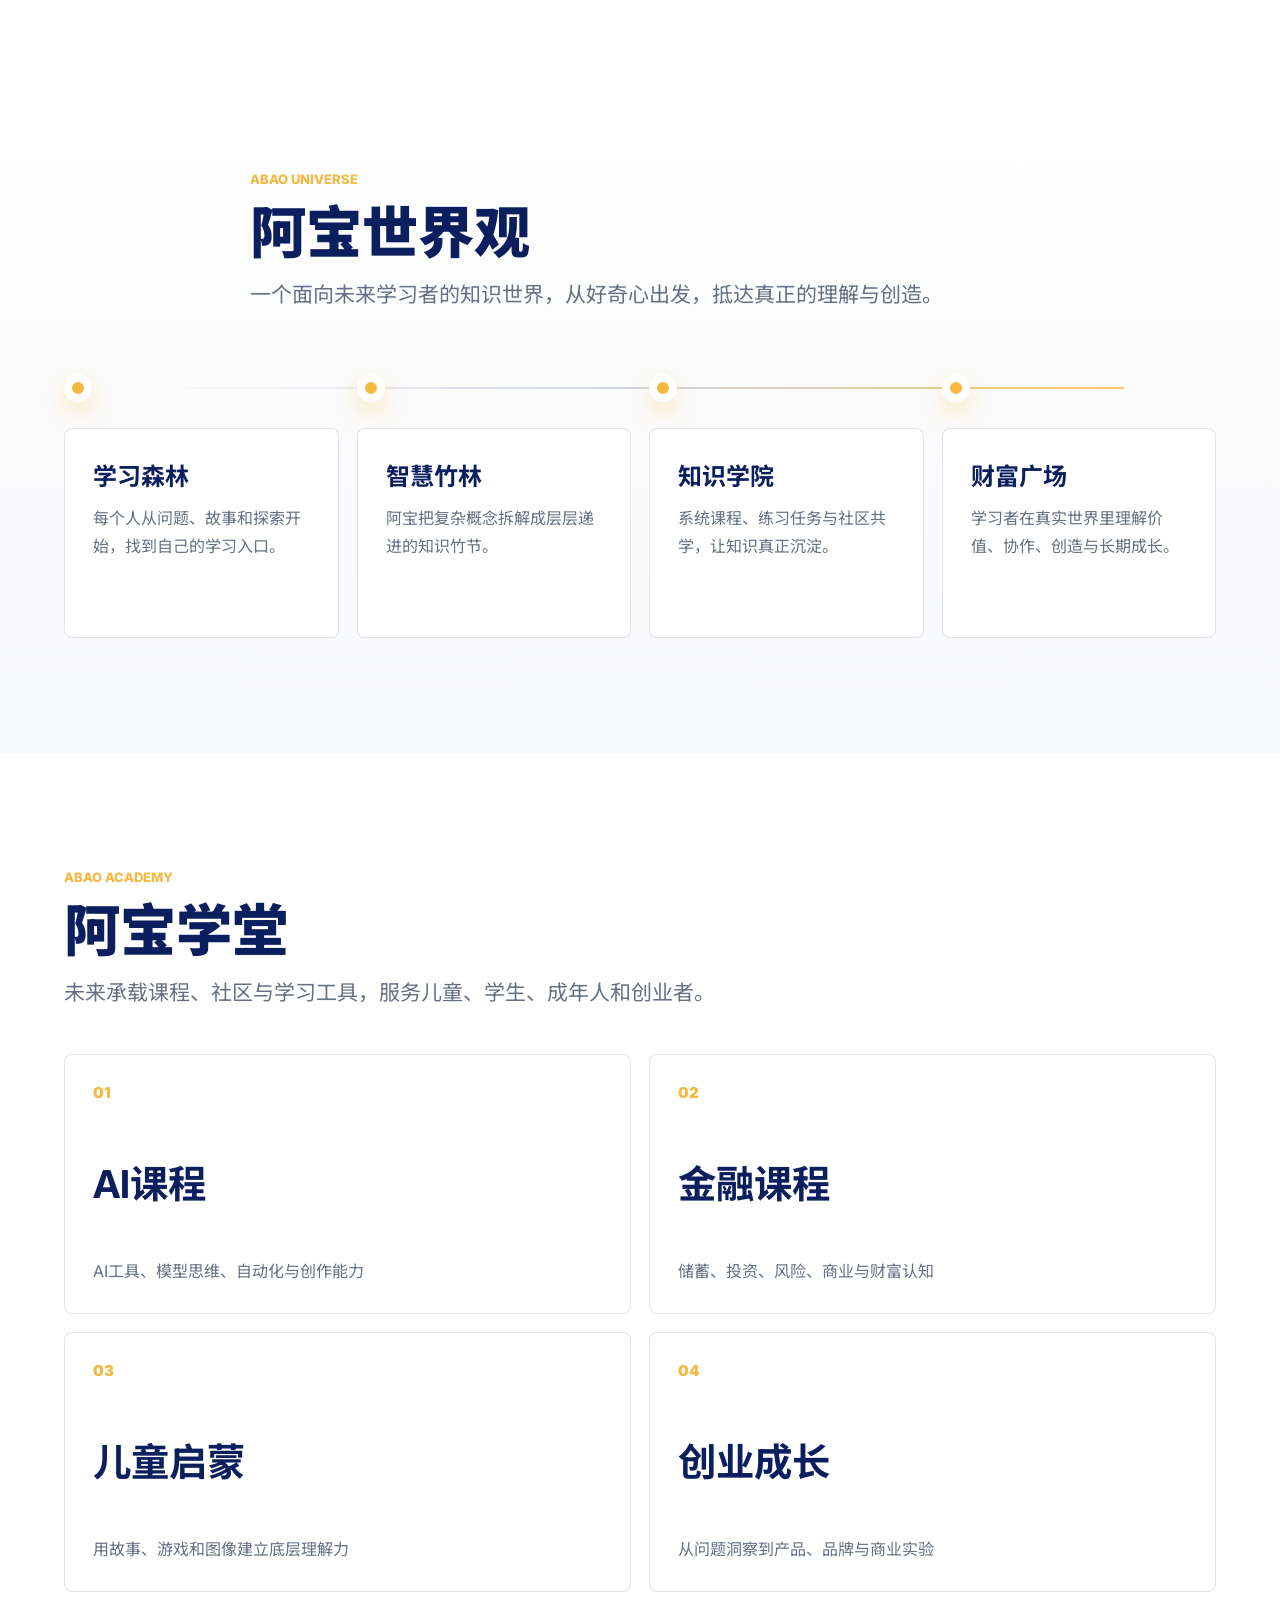
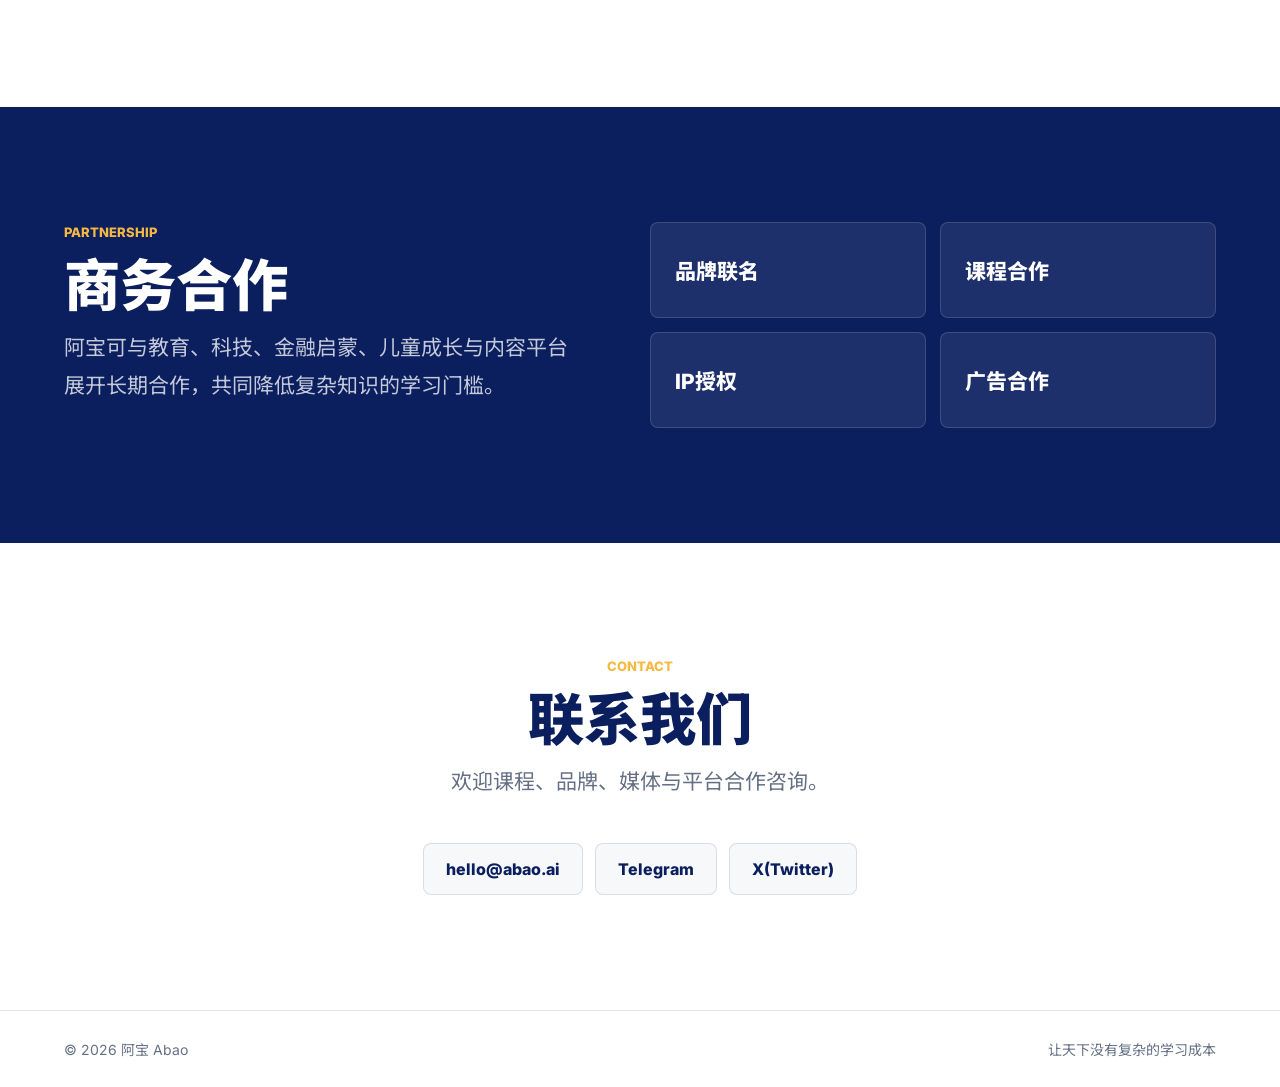
==== commit 289d37a0: "Add official Abao brand logo" ====
--- a/index.html
+++ b/index.html
@@ -15,6 +15,9 @@
       content="阿宝致力于让天下没有复杂的学习成本，通过AI、金融与教育内容帮助更多人成长。"
     />
     <meta property="og:type" content="website" />
+    <meta property="og:image" content="assets/social-avatar.svg" />
+    <link rel="icon" type="image/svg+xml" href="assets/favicon.svg" />
+    <link rel="apple-touch-icon" href="assets/social-avatar.svg" />
     <link rel="preconnect" href="https://fonts.googleapis.com" />
     <link rel="preconnect" href="https://fonts.gstatic.com" crossorigin />
     <link
@@ -26,16 +29,7 @@
   <body>
     <header class="site-header" data-header>
       <a class="brand" href="#top" aria-label="阿宝首页">
-        <span class="brand-mark" aria-hidden="true">
-          <span class="ear ear-left"></span>
-          <span class="ear ear-right"></span>
-          <span class="face">
-            <span class="eye eye-left"></span>
-            <span class="eye eye-right"></span>
-            <span class="nose"></span>
-          </span>
-        </span>
-        <span class="brand-text">阿宝</span>
+        <img class="brand-logo" src="assets/logo-nav.svg" alt="阿宝 Abao" width="184" height="48" />
       </a>
 
       <button class="menu-toggle" type="button" aria-label="打开菜单" aria-expanded="false" data-menu-toggle>
--- a/style.css
+++ b/style.css
@@ -58,81 +58,13 @@
 .brand {
   display: inline-flex;
   align-items: center;
-  gap: 12px;
-  font-weight: 800;
-  color: var(--blue);
-}
-
-.brand-mark {
-  position: relative;
-  display: inline-grid;
-  place-items: center;
-  width: 42px;
-  height: 42px;
-}
-
-.ear,
-.face {
-  position: absolute;
-  background: var(--blue);
-}
-
-.ear {
-  width: 18px;
-  height: 18px;
-  top: 2px;
-  border-radius: 50%;
-}
-
-.ear-left {
-  left: 3px;
-}
-
-.ear-right {
-  right: 3px;
-}
-
-.face {
-  bottom: 2px;
-  width: 34px;
-  height: 34px;
-  background: var(--white);
-  border: 3px solid var(--blue);
-  border-radius: 50%;
-}
-
-.eye,
-.nose {
-  position: absolute;
-  background: var(--blue);
-}
-
-.eye {
-  top: 12px;
-  width: 8px;
-  height: 9px;
-  border-radius: 50%;
-}
-
-.eye-left {
-  left: 8px;
-}
-
-.eye-right {
-  right: 8px;
-}
-
-.nose {
-  left: 50%;
-  bottom: 8px;
-  width: 8px;
-  height: 6px;
-  border-radius: 50%;
-  transform: translateX(-50%);
-}
-
-.brand-text {
-  font-size: 20px;
+  flex: 0 0 auto;
+}
+
+.brand-logo {
+  display: block;
+  width: 184px;
+  height: 48px;
 }
 
 .site-nav {
@@ -890,8 +822,9 @@
 }
 
 @media (max-width: 375px) {
-  .brand-text {
-    font-size: 18px;
+  .brand-logo {
+    width: 156px;
+    height: auto;
   }
 
   h1 {
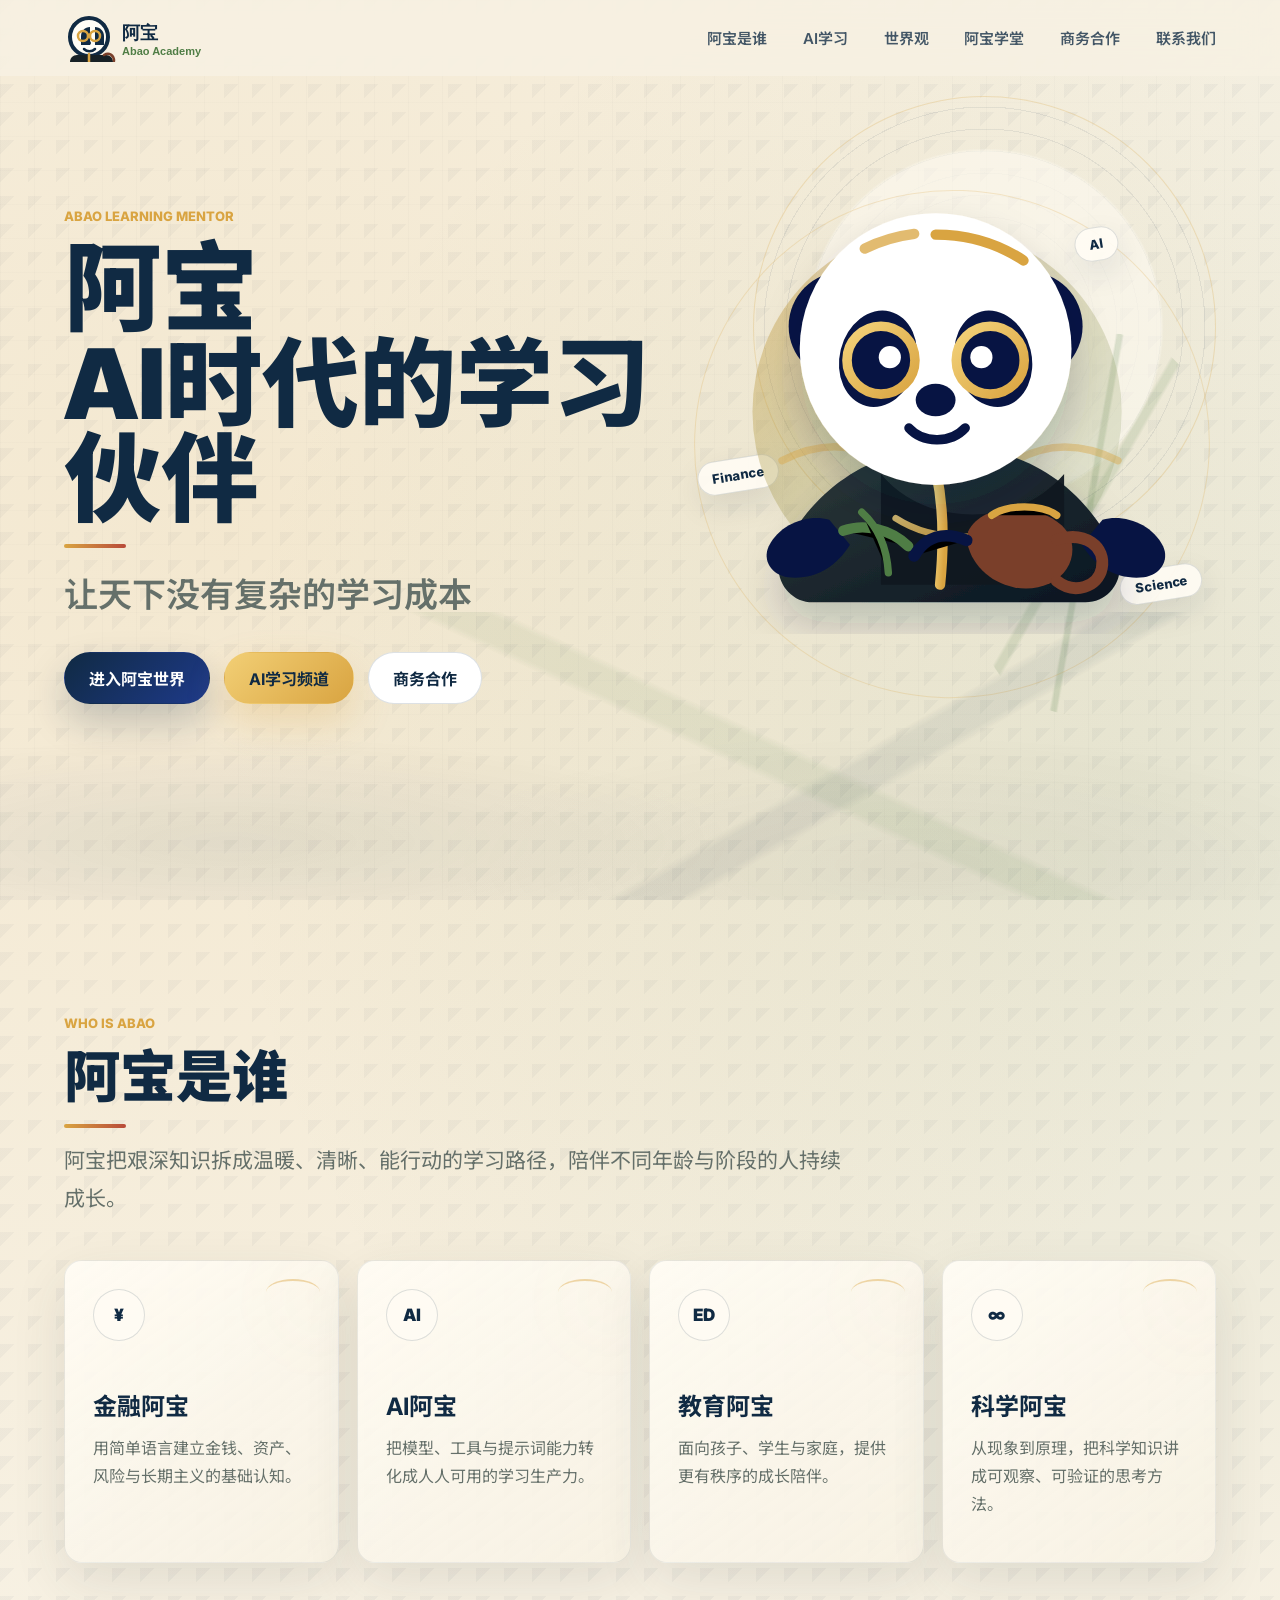
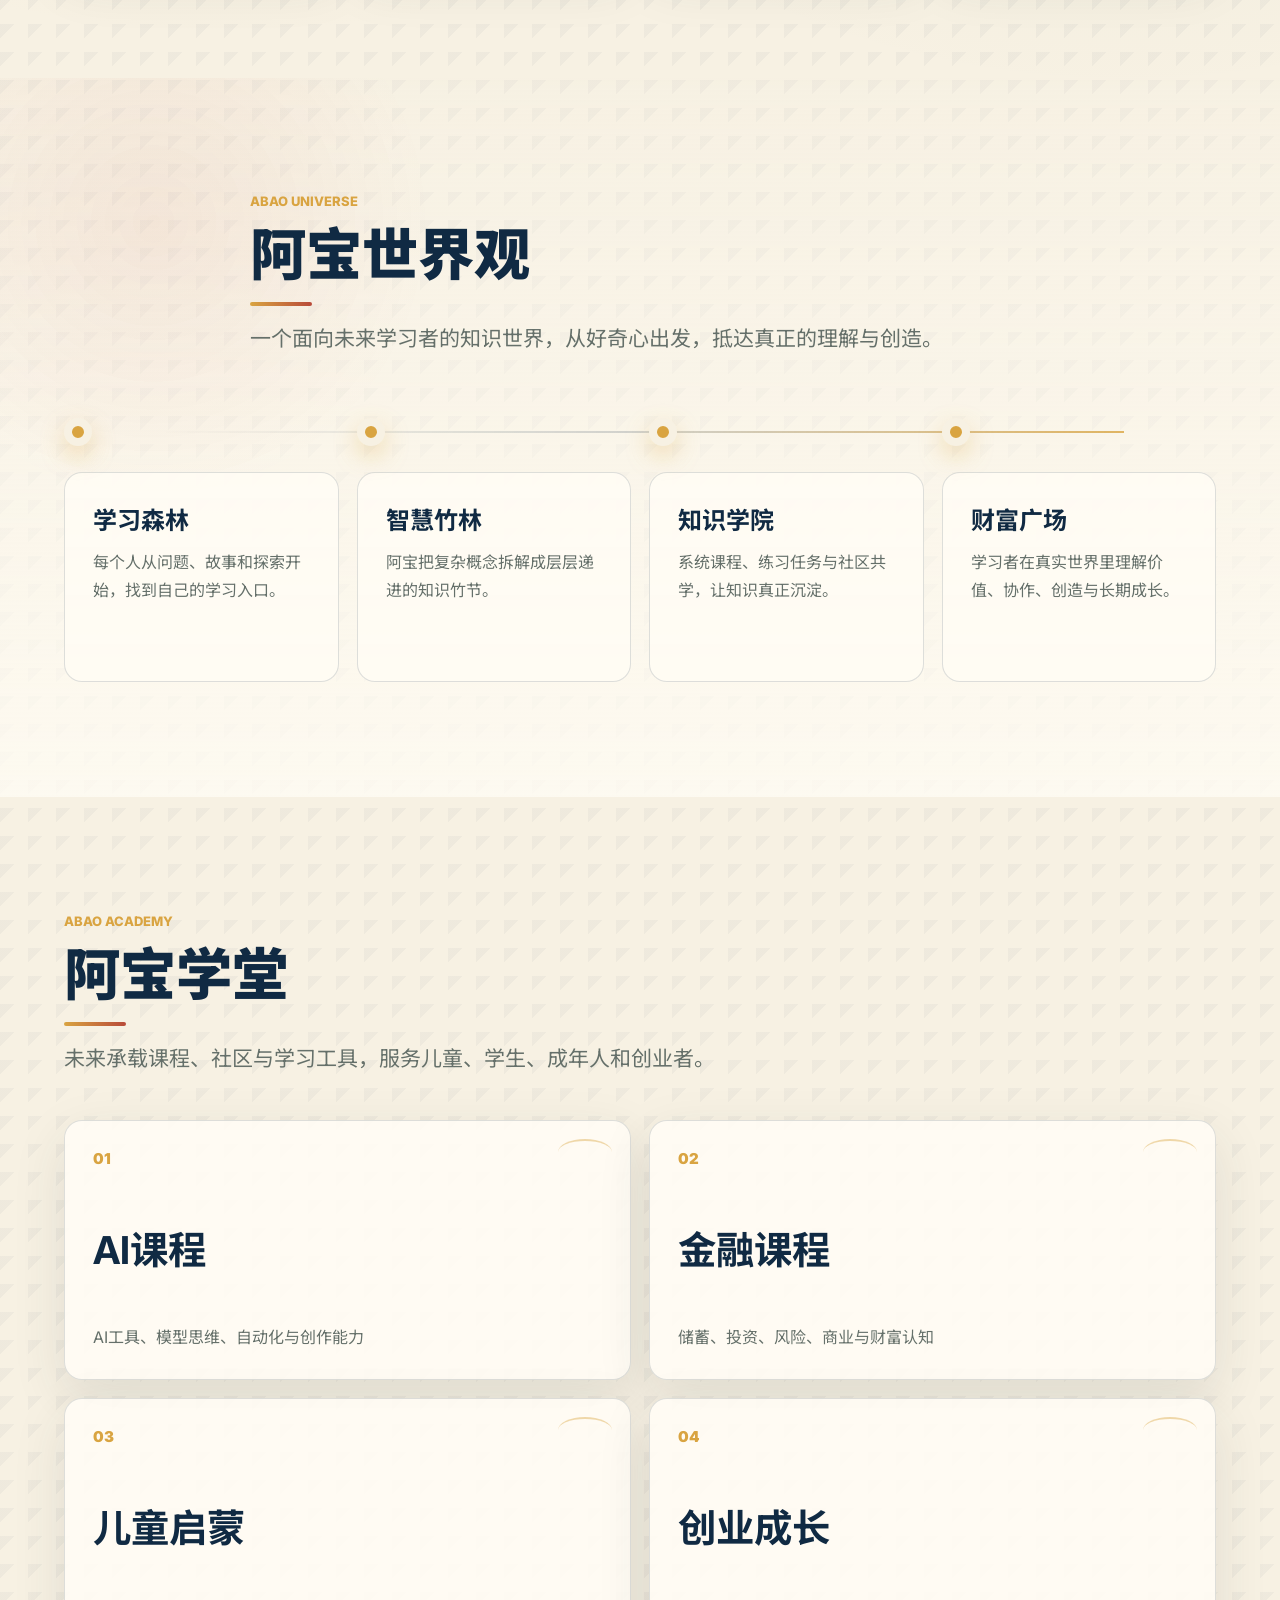
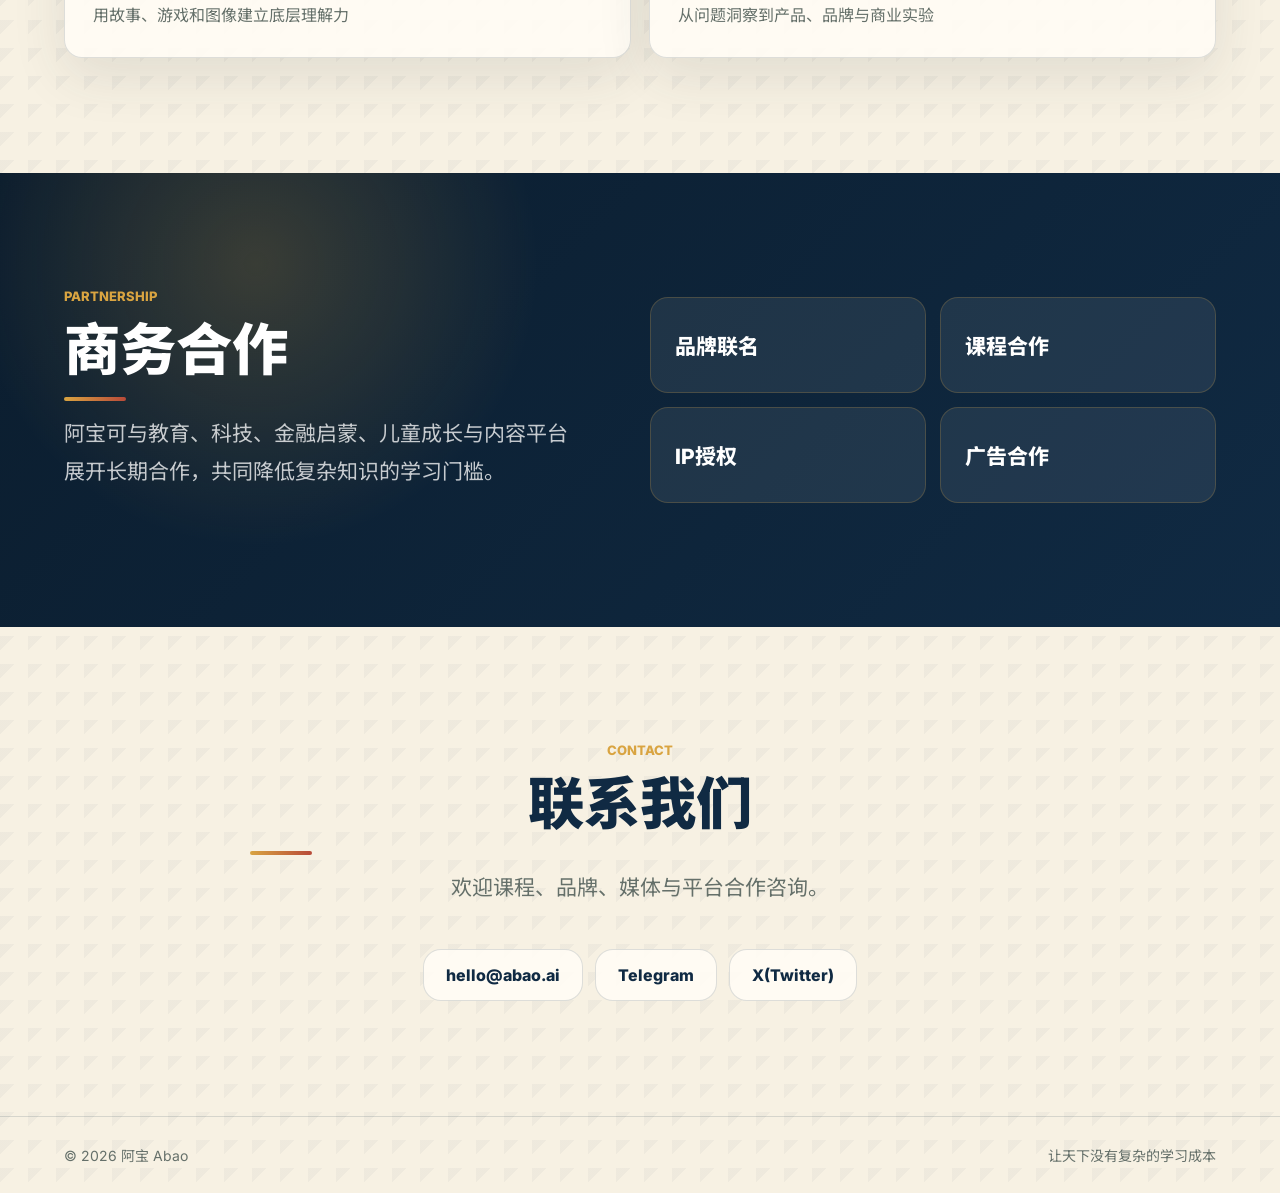
==== commit 1db78735: "upgrade guochao cartoon visual style" ====
--- a/index.html
+++ b/index.html
@@ -8,7 +8,7 @@
       name="description"
       content="阿宝致力于让天下没有复杂的学习成本，通过AI、金融与教育内容帮助更多人成长。"
     />
-    <meta name="theme-color" content="#0B1F5F" />
+    <meta name="theme-color" content="#102A43" />
     <meta property="og:title" content="阿宝｜AI时代的学习伙伴" />
     <meta
       property="og:description"
@@ -69,43 +69,57 @@
           </div>
           <svg class="abao-illustration" viewBox="0 0 760 760" role="img" aria-labelledby="abaoTitle abaoDesc">
             <title id="abaoTitle">阿宝熊猫学习导师插画</title>
-            <desc id="abaoDesc">一只圆润温暖的熊猫导师，手持金色竹简，身后有知识光环。</desc>
+            <desc id="abaoDesc">一只温暖智慧的国潮熊猫院长，佩戴金色圆眼镜，身穿黑金中式长衫，手持竹紫砂壶。</desc>
             <defs>
               <linearGradient id="halo" x1="0" x2="1" y1="0" y2="1">
-                <stop offset="0%" stop-color="#F5B942" stop-opacity="0.92" />
-                <stop offset="100%" stop-color="#0B1F5F" stop-opacity="0.14" />
+                <stop offset="0%" stop-color="#D9A441" stop-opacity="0.92" />
+                <stop offset="100%" stop-color="#4F7D45" stop-opacity="0.16" />
               </linearGradient>
               <linearGradient id="robe" x1="0" x2="1" y1="0" y2="1">
-                <stop offset="0%" stop-color="#123A93" />
-                <stop offset="100%" stop-color="#0B1F5F" />
+                <stop offset="0%" stop-color="#2F3A3A" />
+                <stop offset="100%" stop-color="#071421" />
+              </linearGradient>
+              <linearGradient id="goldTrim" x1="0" x2="1" y1="0" y2="1">
+                <stop offset="0%" stop-color="#F3D27A" />
+                <stop offset="100%" stop-color="#D9A441" />
               </linearGradient>
               <filter id="softShadow" x="-20%" y="-20%" width="140%" height="140%">
-                <feDropShadow dx="0" dy="28" stdDeviation="28" flood-color="#0B1F5F" flood-opacity="0.18" />
+                <feDropShadow dx="0" dy="28" stdDeviation="28" flood-color="#102A43" flood-opacity="0.2" />
               </filter>
             </defs>
             <circle cx="382" cy="360" r="250" fill="url(#halo)" opacity="0.52" />
+            <path d="M172 426c48-24 92-25 132-2" fill="none" stroke="#D9A441" stroke-width="10" stroke-linecap="round" opacity="0.42" />
+            <path d="M488 426c44-25 91-24 139 0" fill="none" stroke="#D9A441" stroke-width="10" stroke-linecap="round" opacity="0.42" />
             <path
               d="M172 552c42-91 127-145 229-145 105 0 184 59 224 145 14 31-8 66-42 66H214c-34 0-57-36-42-66Z"
               fill="url(#robe)"
               filter="url(#softShadow)"
             />
-            <path d="M311 441c26 35 70 57 119 57s93-22 119-57v148H311V441Z" fill="#fff" opacity="0.94" />
+            <path d="M306 444c29 35 73 55 124 55 50 0 94-20 124-55v150H306V444Z" fill="#101820" opacity="0.96" />
+            <path d="M381 443c9 42 11 92 5 151" stroke="url(#goldTrim)" stroke-width="14" stroke-linecap="round" />
+            <path d="M326 504c37 24 86 31 144 20" fill="none" stroke="url(#goldTrim)" stroke-width="9" stroke-linecap="round" opacity="0.82" />
             <circle cx="255" cy="244" r="74" fill="#071443" />
             <circle cx="505" cy="244" r="74" fill="#071443" />
             <circle cx="380" cy="275" r="184" fill="#fff" filter="url(#softShadow)" />
             <ellipse cx="302" cy="288" rx="52" ry="66" fill="#071443" transform="rotate(14 302 288)" />
             <ellipse cx="458" cy="288" rx="52" ry="66" fill="#071443" transform="rotate(-14 458 288)" />
+            <circle cx="306" cy="290" r="46" fill="none" stroke="url(#goldTrim)" stroke-width="13" />
+            <circle cx="454" cy="290" r="46" fill="none" stroke="url(#goldTrim)" stroke-width="13" />
+            <path d="M352 290h56" stroke="url(#goldTrim)" stroke-width="11" stroke-linecap="round" />
             <circle cx="318" cy="286" r="15" fill="#fff" />
             <circle cx="442" cy="286" r="15" fill="#fff" />
             <ellipse cx="380" cy="344" rx="27" ry="22" fill="#071443" />
             <path d="M344 382c18 20 56 22 76 0" fill="none" stroke="#071443" stroke-width="13" stroke-linecap="round" />
             <path d="M236 506c-30-8-67 6-82 36-9 19 4 39 26 42 35 4 65-13 84-44" fill="#071443" />
             <path d="M606 506c30-8 67 6 82 36 9 19-4 39-26 42-35 4-65-13-84-44" fill="#071443" />
-            <rect x="256" y="493" width="252" height="86" rx="28" fill="#F5B942" />
-            <path d="M303 536h158" stroke="#0B1F5F" stroke-width="12" stroke-linecap="round" opacity="0.7" />
-            <path d="M325 561h88" stroke="#0B1F5F" stroke-width="9" stroke-linecap="round" opacity="0.45" />
-            <path d="M380 120c42 0 84 12 119 35" fill="none" stroke="#F5B942" stroke-width="14" stroke-linecap="round" />
-            <path d="M284 139c20-10 43-17 67-20" fill="none" stroke="#F5B942" stroke-width="14" stroke-linecap="round" opacity="0.75" />
+            <path d="M255 521c28-10 63-3 88 21" stroke="#4F7D45" stroke-width="14" stroke-linecap="round" />
+            <path d="M280 496c22 20 34 48 36 82" stroke="#4F7D45" stroke-width="10" stroke-linecap="round" />
+            <path d="M424 522c18-38 90-42 127-8 24 23 17 62-16 78-45 21-102-6-112-54Z" fill="#7A3F2A" />
+            <path d="M456 500c21-15 68-15 88 0" stroke="#D9A441" stroke-width="10" stroke-linecap="round" />
+            <path d="M544 533c39-12 67 10 61 39-5 25-37 36-61 17" fill="none" stroke="#7A3F2A" stroke-width="16" stroke-linecap="round" />
+            <path d="M422 534c-31-13-56-5-71 21" stroke="#071443" stroke-width="16" stroke-linecap="round" />
+            <path d="M380 120c42 0 84 12 119 35" fill="none" stroke="#D9A441" stroke-width="14" stroke-linecap="round" />
+            <path d="M284 139c20-10 43-17 67-20" fill="none" stroke="#D9A441" stroke-width="14" stroke-linecap="round" opacity="0.75" />
           </svg>
         </div>
       </section>
--- a/style.css
+++ b/style.css
@@ -1,15 +1,20 @@
 :root {
-  /* Core brand system requested for Abao. */
-  --blue: #0b1f5f;
-  --blue-2: #14368a;
-  --gold: #f5b942;
+  /* Guochao brand system for Abao. */
+  --blue: #102a43;
+  --blue-2: #1e3a8a;
+  --gold: #d9a441;
+  --bamboo: #4f7d45;
+  --paper: #f7f1e3;
+  --cinnabar: #b84a39;
+  --ink-gray: #2f3a3a;
   --white: #ffffff;
-  --card: #f7f8fa;
-  --ink: #111827;
-  --muted: #657085;
-  --line: rgba(11, 31, 95, 0.12);
-  --shadow: 0 28px 80px rgba(11, 31, 95, 0.12);
-  --radius: 8px;
+  --card: rgba(255, 252, 244, 0.86);
+  --ink: #182526;
+  --muted: #65706a;
+  --line: rgba(16, 42, 67, 0.14);
+  --shadow: 0 28px 80px rgba(16, 42, 67, 0.14);
+  --paper-shadow: 0 18px 54px rgba(47, 58, 58, 0.11);
+  --radius: 18px;
 }
 
 * {
@@ -23,9 +28,25 @@
 body {
   margin: 0;
   color: var(--ink);
-  background: var(--white);
+  background:
+    radial-gradient(circle at 18% 12%, rgba(217, 164, 65, 0.12), transparent 28%),
+    radial-gradient(circle at 88% 18%, rgba(79, 125, 69, 0.1), transparent 24%),
+    linear-gradient(135deg, rgba(16, 42, 67, 0.035) 25%, transparent 25%) 0 0 / 28px 28px,
+    var(--paper);
   font-family: "Inter", "Noto Sans SC", "Source Han Sans SC", "Microsoft YaHei", sans-serif;
   letter-spacing: 0;
+}
+
+body::before {
+  position: fixed;
+  inset: 0;
+  z-index: -1;
+  pointer-events: none;
+  background:
+    linear-gradient(90deg, rgba(16, 42, 67, 0.035) 1px, transparent 1px) 0 0 / 34px 34px,
+    linear-gradient(rgba(16, 42, 67, 0.028) 1px, transparent 1px) 0 0 / 34px 34px;
+  content: "";
+  opacity: 0.5;
 }
 
 a {
@@ -44,7 +65,7 @@
   width: 100%;
   height: 76px;
   padding: 0 clamp(20px, 5vw, 72px);
-  background: rgba(255, 255, 255, 0.82);
+  background: rgba(247, 241, 227, 0.84);
   border-bottom: 1px solid transparent;
   backdrop-filter: blur(18px);
   transition: border-color 200ms ease, box-shadow 200ms ease;
@@ -52,7 +73,7 @@
 
 .site-header.is-scrolled {
   border-color: var(--line);
-  box-shadow: 0 12px 34px rgba(11, 31, 95, 0.07);
+  box-shadow: 0 12px 34px rgba(16, 42, 67, 0.09);
 }
 
 .brand {
@@ -71,7 +92,7 @@
   display: flex;
   align-items: center;
   gap: clamp(20px, 2.8vw, 36px);
-  color: rgba(11, 31, 95, 0.76);
+  color: rgba(16, 42, 67, 0.78);
   font-size: 15px;
   font-weight: 600;
 }
@@ -104,7 +125,7 @@
   width: 44px;
   height: 44px;
   padding: 0;
-  background: var(--card);
+  background: rgba(255, 252, 244, 0.9);
   border: 1px solid var(--line);
   border-radius: var(--radius);
 }
@@ -125,12 +146,45 @@
 }
 
 .hero {
+  position: relative;
   display: grid;
   grid-template-columns: minmax(0, 1fr) minmax(420px, 0.95fr);
   align-items: center;
   min-height: 100vh;
   padding-top: 128px;
   overflow: hidden;
+}
+
+.hero::before,
+.hero::after {
+  position: absolute;
+  pointer-events: none;
+  content: "";
+}
+
+.hero::before {
+  inset: 96px clamp(20px, 5vw, 72px) auto auto;
+  width: clamp(250px, 36vw, 580px);
+  height: clamp(250px, 36vw, 580px);
+  border: 1px solid rgba(217, 164, 65, 0.34);
+  border-radius: 50%;
+  background:
+    radial-gradient(circle at 50% 50%, rgba(255, 252, 244, 0.76) 0 54%, transparent 55%),
+    repeating-radial-gradient(circle at 50% 50%, rgba(16, 42, 67, 0.1) 0 1px, transparent 1px 22px);
+  opacity: 0.72;
+}
+
+.hero::after {
+  left: 0;
+  right: 0;
+  bottom: 0;
+  height: 32%;
+  background:
+    linear-gradient(150deg, transparent 0 62%, rgba(16, 42, 67, 0.09) 63% 66%, transparent 67%),
+    linear-gradient(25deg, transparent 0 54%, rgba(79, 125, 69, 0.11) 55% 58%, transparent 59%),
+    radial-gradient(ellipse at 18% 80%, rgba(16, 42, 67, 0.1), transparent 34%),
+    radial-gradient(ellipse at 72% 88%, rgba(47, 58, 58, 0.08), transparent 38%);
+  opacity: 0.78;
 }
 
 .eyebrow {
@@ -159,6 +213,18 @@
   letter-spacing: 0;
 }
 
+h1::after,
+.section-heading h2::after,
+.business h2::after {
+  display: block;
+  width: 62px;
+  height: 4px;
+  margin-top: 18px;
+  background: linear-gradient(90deg, var(--gold), var(--cinnabar));
+  border-radius: 999px;
+  content: "";
+}
+
 .hero-subtitle {
   max-width: 560px;
   margin-bottom: 34px;
@@ -181,7 +247,7 @@
   min-height: 52px;
   padding: 0 24px;
   border: 1px solid transparent;
-  border-radius: var(--radius);
+  border-radius: 999px;
   font-size: 16px;
   font-weight: 700;
   transition: transform 180ms ease, box-shadow 180ms ease, background 180ms ease;
@@ -193,14 +259,14 @@
 
 .button-primary {
   color: var(--white);
-  background: var(--blue);
-  box-shadow: 0 18px 38px rgba(11, 31, 95, 0.22);
+  background: linear-gradient(135deg, var(--blue), var(--blue-2));
+  box-shadow: 0 18px 38px rgba(16, 42, 67, 0.22);
 }
 
 .button-gold {
   color: var(--blue);
-  background: var(--gold);
-  box-shadow: 0 18px 38px rgba(245, 185, 66, 0.24);
+  background: linear-gradient(135deg, #f2cf75, var(--gold));
+  box-shadow: 0 18px 38px rgba(217, 164, 65, 0.26);
 }
 
 .button-secondary {
@@ -212,6 +278,20 @@
 .hero-visual {
   position: relative;
   min-height: 620px;
+}
+
+.hero-visual::before {
+  position: absolute;
+  right: 4%;
+  bottom: 8%;
+  width: 36%;
+  height: 62%;
+  background:
+    linear-gradient(92deg, transparent 45%, rgba(79, 125, 69, 0.18) 46% 48%, transparent 49%),
+    linear-gradient(112deg, transparent 45%, rgba(79, 125, 69, 0.14) 46% 48%, transparent 49%);
+  border-radius: 999px;
+  content: "";
+  transform: rotate(8deg);
 }
 
 .abao-illustration {
@@ -226,7 +306,7 @@
   inset: 7% 1% auto auto;
   width: 92%;
   height: 82%;
-  border: 1px solid rgba(11, 31, 95, 0.08);
+  border: 1px solid rgba(217, 164, 65, 0.22);
   border-radius: 50%;
   transform: rotate(-9deg);
 }
@@ -238,10 +318,10 @@
   min-height: 34px;
   padding: 0 14px;
   color: var(--blue);
-  background: var(--white);
+  background: rgba(255, 252, 244, 0.9);
   border: 1px solid var(--line);
   border-radius: 999px;
-  box-shadow: 0 12px 30px rgba(11, 31, 95, 0.08);
+  box-shadow: 0 12px 30px rgba(16, 42, 67, 0.1);
   font-size: 13px;
   font-weight: 800;
 }
@@ -295,15 +375,35 @@
 .course-card {
   min-height: 250px;
   padding: 28px;
-  background: var(--card);
-  border: 1px solid rgba(11, 31, 95, 0.06);
+  background:
+    linear-gradient(145deg, rgba(255, 252, 244, 0.94), rgba(247, 241, 227, 0.82)),
+    radial-gradient(circle at 92% 12%, rgba(217, 164, 65, 0.14), transparent 24%);
+  border: 1px solid rgba(16, 42, 67, 0.08);
   border-radius: var(--radius);
+  box-shadow: var(--paper-shadow);
   transition: transform 220ms ease, box-shadow 220ms ease, border-color 220ms ease;
+}
+
+.feature-card {
+  position: relative;
+  overflow: hidden;
+}
+
+.feature-card::after,
+.course-card::after {
+  position: absolute;
+  right: 18px;
+  top: 18px;
+  width: 54px;
+  height: 24px;
+  border-top: 2px solid rgba(217, 164, 65, 0.42);
+  border-radius: 50%;
+  content: "";
 }
 
 .feature-card:hover,
 .course-card:hover {
-  border-color: rgba(245, 185, 66, 0.48);
+  border-color: rgba(217, 164, 65, 0.56);
   box-shadow: var(--shadow);
   transform: translateY(-8px);
 }
@@ -316,7 +416,7 @@
   height: 52px;
   margin-bottom: 46px;
   color: var(--blue);
-  background: var(--white);
+  background: rgba(255, 252, 244, 0.96);
   border: 1px solid var(--line);
   border-radius: 50%;
   font-size: 17px;
@@ -341,7 +441,9 @@
 
 .world {
   max-width: none;
-  background: linear-gradient(180deg, #ffffff 0%, #f7f8fa 100%);
+  background:
+    radial-gradient(circle at 12% 20%, rgba(184, 74, 57, 0.08), transparent 22%),
+    linear-gradient(180deg, rgba(247, 241, 227, 0.2) 0%, rgba(255, 252, 244, 0.78) 100%);
 }
 
 .world .section-heading,
@@ -364,7 +466,7 @@
   left: 8%;
   right: 8%;
   height: 2px;
-  background: linear-gradient(90deg, rgba(11, 31, 95, 0), rgba(11, 31, 95, 0.18), rgba(245, 185, 66, 0.8));
+  background: linear-gradient(90deg, rgba(16, 42, 67, 0), rgba(16, 42, 67, 0.18), rgba(217, 164, 65, 0.8));
   content: "";
 }
 
@@ -381,15 +483,15 @@
   width: 28px;
   height: 28px;
   background: var(--gold);
-  border: 8px solid var(--white);
+  border: 8px solid var(--paper);
   border-radius: 50%;
-  box-shadow: 0 10px 24px rgba(245, 185, 66, 0.34);
+  box-shadow: 0 10px 24px rgba(217, 164, 65, 0.34);
 }
 
 .timeline-item div {
   min-height: 210px;
   padding: 28px;
-  background: var(--white);
+  background: rgba(255, 252, 244, 0.9);
   border: 1px solid var(--line);
   border-radius: var(--radius);
 }
@@ -404,7 +506,9 @@
   display: grid;
   align-content: space-between;
   min-height: 260px;
-  background: var(--white);
+  position: relative;
+  overflow: hidden;
+  background: rgba(255, 252, 244, 0.9);
   border-color: var(--line);
 }
 
@@ -433,9 +537,10 @@
   position: absolute;
   inset: 8% 2%;
   background:
-    linear-gradient(135deg, rgba(245, 185, 66, 0.34), rgba(11, 31, 95, 0.04)),
-    radial-gradient(circle at 80% 16%, rgba(245, 185, 66, 0.34), transparent 26%);
-  border: 1px solid rgba(11, 31, 95, 0.08);
+    linear-gradient(135deg, rgba(217, 164, 65, 0.28), rgba(16, 42, 67, 0.05)),
+    radial-gradient(circle at 80% 16%, rgba(184, 74, 57, 0.16), transparent 26%),
+    repeating-radial-gradient(circle at 50% 50%, rgba(16, 42, 67, 0.08) 0 1px, transparent 1px 24px);
+  border: 1px solid rgba(217, 164, 65, 0.26);
   border-radius: 50%;
   content: "";
 }
@@ -446,8 +551,10 @@
   width: min(100%, 620px);
   padding: clamp(24px, 4vw, 44px);
   color: var(--white);
-  background: linear-gradient(145deg, #071443, var(--blue));
-  border: 1px solid rgba(255, 255, 255, 0.12);
+  background:
+    linear-gradient(145deg, #071421, var(--blue)),
+    radial-gradient(circle at 88% 12%, rgba(217, 164, 65, 0.2), transparent 28%);
+  border: 1px solid rgba(217, 164, 65, 0.22);
   border-radius: var(--radius);
   box-shadow: var(--shadow);
   animation: float 5.4s ease-in-out infinite;
@@ -499,8 +606,8 @@
   min-height: 74px;
   padding: 18px;
   color: var(--white);
-  background: rgba(255, 255, 255, 0.08);
-  border: 1px solid rgba(255, 255, 255, 0.12);
+  background: rgba(247, 241, 227, 0.08);
+  border: 1px solid rgba(217, 164, 65, 0.18);
   border-radius: var(--radius);
   font-weight: 800;
 }
@@ -542,7 +649,9 @@
 .business {
   max-width: none;
   color: var(--white);
-  background: var(--blue);
+  background:
+    radial-gradient(circle at 20% 20%, rgba(217, 164, 65, 0.22), transparent 26%),
+    linear-gradient(135deg, #0b1d2e, var(--blue));
 }
 
 .business-panel {
@@ -575,7 +684,7 @@
   padding: 24px;
   color: var(--white);
   background: rgba(255, 255, 255, 0.08);
-  border: 1px solid rgba(255, 255, 255, 0.14);
+  border: 1px solid rgba(217, 164, 65, 0.22);
   border-radius: var(--radius);
   font-size: 21px;
   font-weight: 800;
@@ -604,7 +713,7 @@
   min-height: 52px;
   padding: 0 22px;
   color: var(--blue);
-  background: var(--card);
+  background: rgba(255, 252, 244, 0.9);
   border: 1px solid var(--line);
   border-radius: var(--radius);
   font-weight: 800;
@@ -738,7 +847,7 @@
     display: grid;
     gap: 0;
     padding: 10px;
-    background: rgba(255, 255, 255, 0.96);
+    background: rgba(247, 241, 227, 0.98);
     border: 1px solid var(--line);
     border-radius: var(--radius);
     box-shadow: var(--shadow);
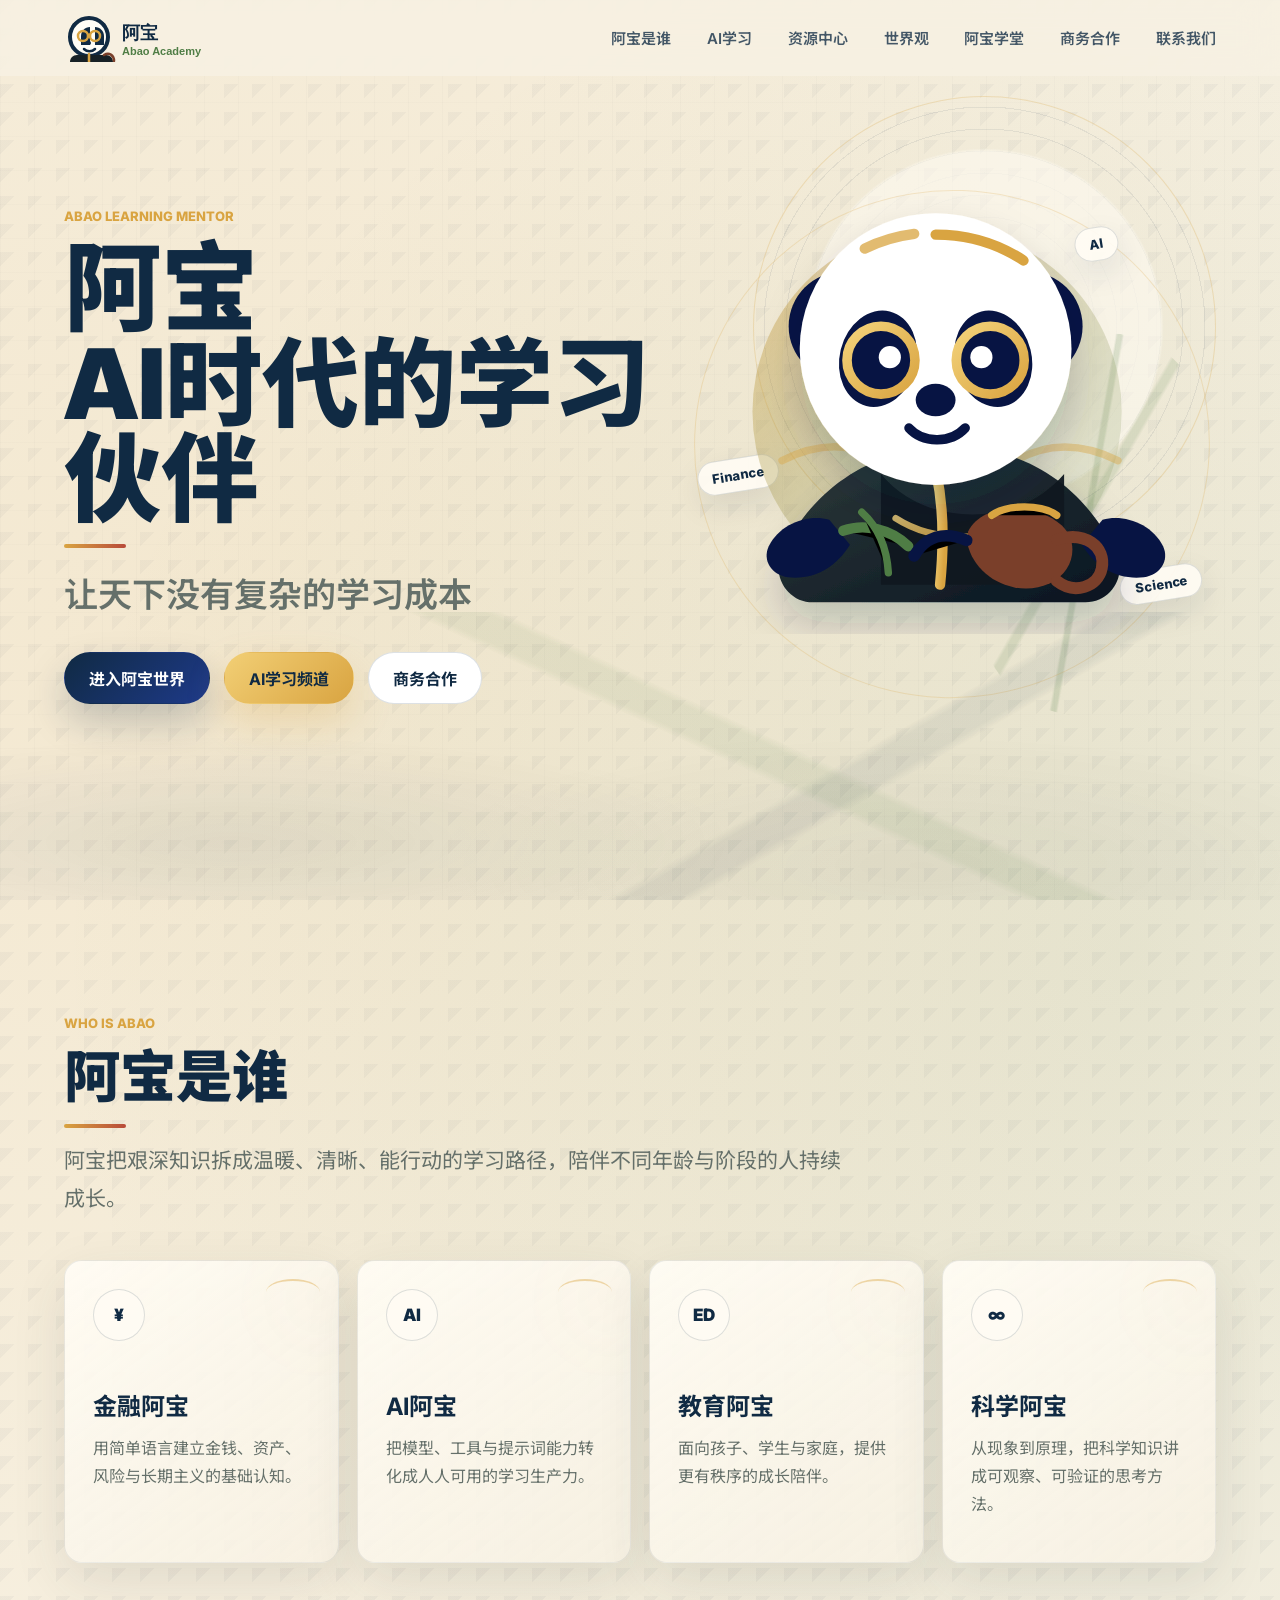
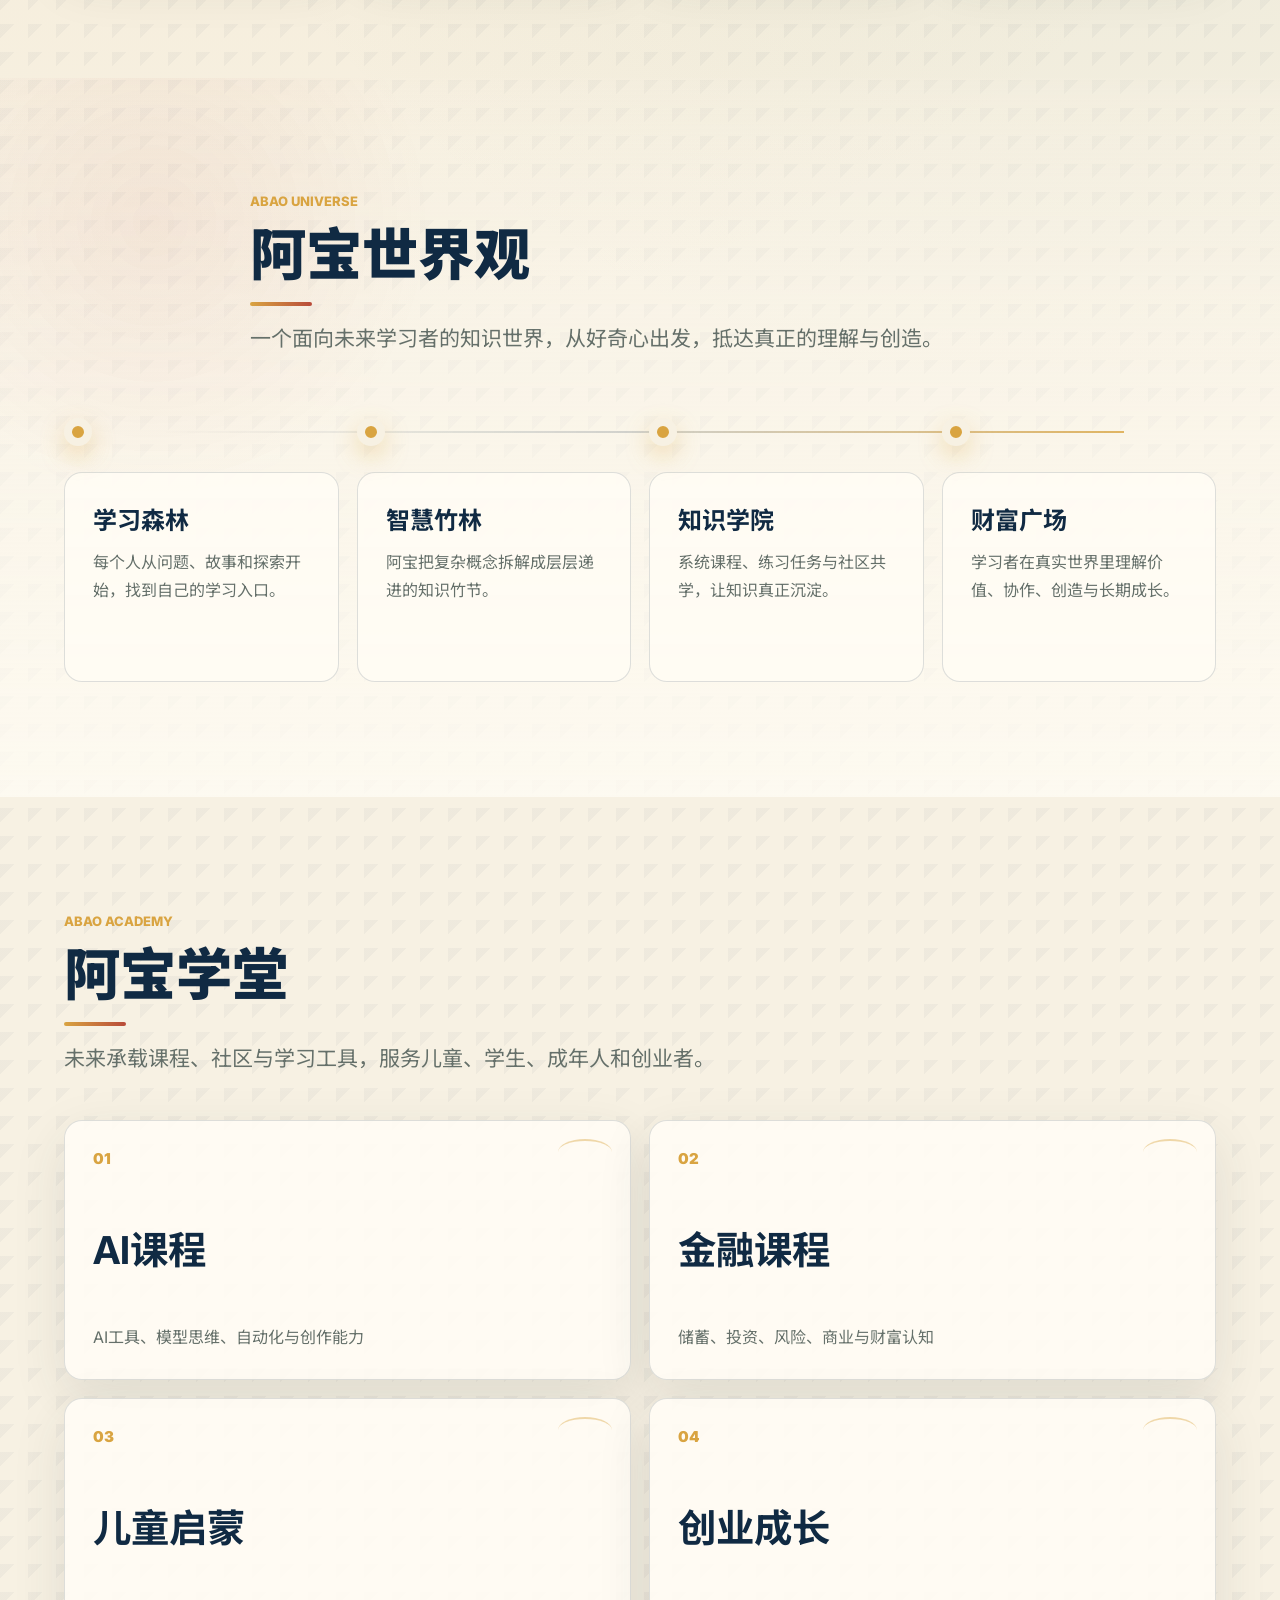
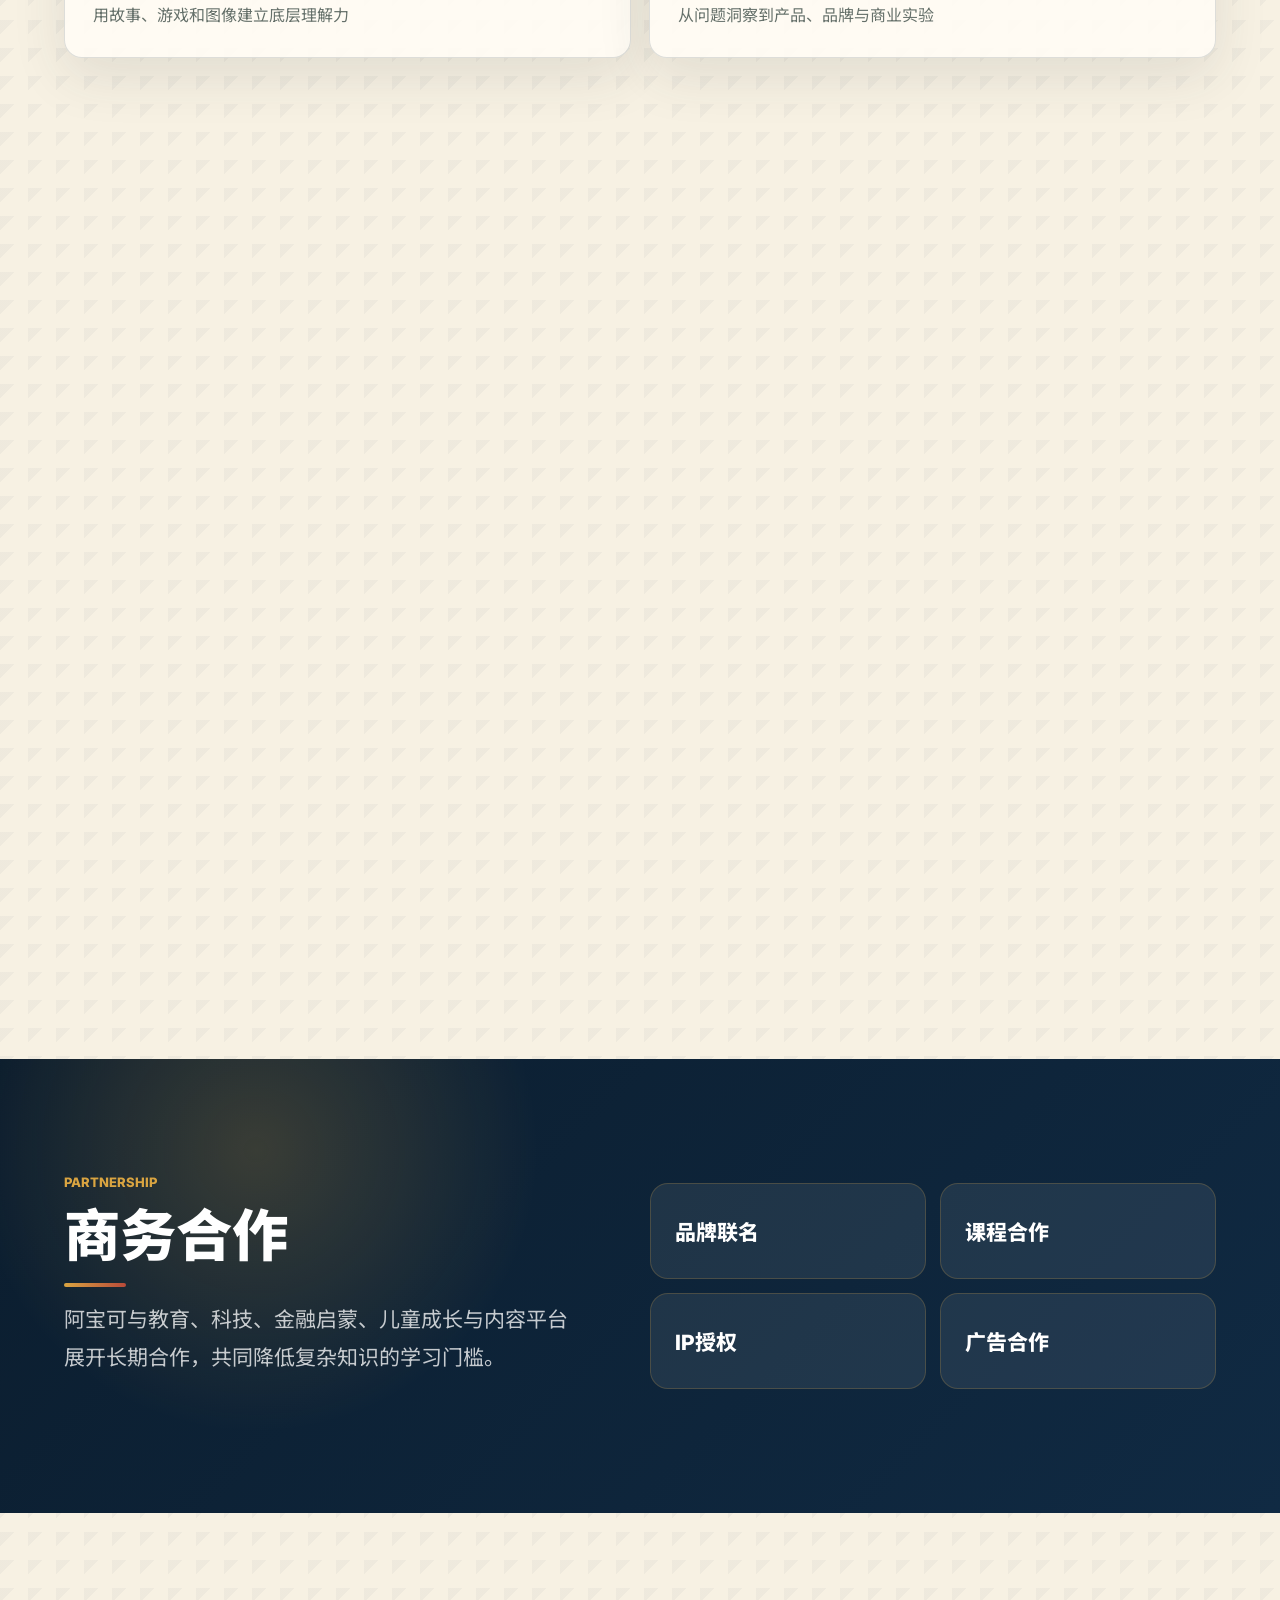
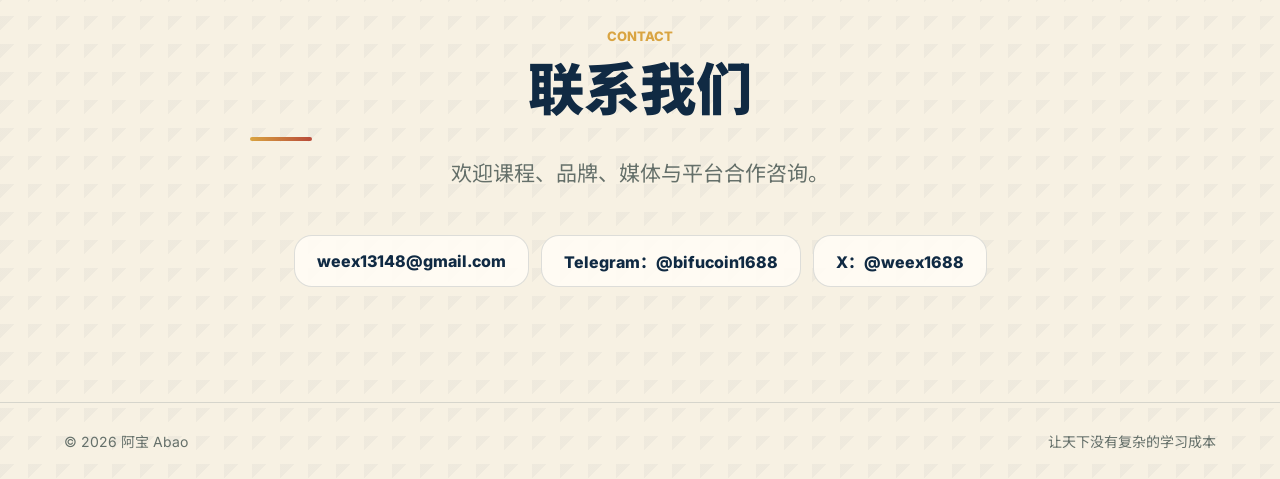
==== commit 327773ef: "add web3 resource links and contact info" ====
--- a/index.html
+++ b/index.html
@@ -40,6 +40,7 @@
       <nav class="site-nav" aria-label="主导航" data-nav>
         <a href="#who">阿宝是谁</a>
         <a href="ai.html">AI学习</a>
+        <a href="resources.html">资源中心</a>
         <a href="#world">世界观</a>
         <a href="#academy">阿宝学堂</a>
         <a href="#business">商务合作</a>
@@ -225,6 +226,43 @@
         </div>
       </section>
 
+      <section class="section tools" id="tools">
+        <div class="section-heading reveal">
+          <p class="eyebrow">Abao Picks</p>
+          <h2>阿宝推荐工具</h2>
+          <p>面向Web3学习与工具体验的精选入口，统一收录在资源中心，便于持续更新与风险提示。</p>
+        </div>
+        <div class="tool-grid compact">
+          <article class="tool-card reveal">
+            <span class="card-icon">BG</span>
+            <h3>Bitget</h3>
+            <p>数字资产交易与市场工具入口。</p>
+            <a class="button button-secondary" href="#" data-link="bitget" target="_blank" rel="noopener noreferrer">进入 Bitget</a>
+          </article>
+          <article class="tool-card reveal">
+            <span class="card-icon">OK</span>
+            <h3>OKX</h3>
+            <p>交易平台与Web3生态入口。</p>
+            <a class="button button-secondary" href="#" data-link="okx" target="_blank" rel="noopener noreferrer">进入 OKX</a>
+          </article>
+          <article class="tool-card reveal">
+            <span class="card-icon">W3</span>
+            <h3>OKX Wallet</h3>
+            <p>链上资产与去中心化应用入口。</p>
+            <a class="button button-secondary" href="#" data-link="okxWallet" target="_blank" rel="noopener noreferrer">打开钱包</a>
+          </article>
+          <article class="tool-card reveal">
+            <span class="card-icon">U</span>
+            <h3>Bitget U卡</h3>
+            <p>数字资产支付与消费工具入口。</p>
+            <a class="button button-secondary" href="#" data-link="bitgetCard" target="_blank" rel="noopener noreferrer">了解 U卡</a>
+          </article>
+        </div>
+        <div class="section-cta reveal">
+          <a class="button button-primary" href="resources.html">进入资源中心</a>
+        </div>
+      </section>
+
       <!-- Partnership: high-trust collaboration entry point. -->
       <section class="section business" id="business">
         <div class="business-panel reveal">
@@ -250,9 +288,9 @@
           <p>欢迎课程、品牌、媒体与平台合作咨询。</p>
         </div>
         <div class="contact-list reveal">
-          <a href="mailto:hello@abao.ai">hello@abao.ai</a>
-          <a href="https://t.me/abao_ai" target="_blank" rel="noreferrer">Telegram</a>
-          <a href="https://x.com/abao_ai" target="_blank" rel="noreferrer">X(Twitter)</a>
+          <a href="mailto:weex13148@gmail.com">weex13148@gmail.com</a>
+          <a href="#" data-link="telegram" target="_blank" rel="noopener noreferrer">Telegram：@bifucoin1688</a>
+          <a href="#" data-link="twitter" target="_blank" rel="noopener noreferrer">X：@weex1688</a>
         </div>
       </section>
     </main>
@@ -262,6 +300,7 @@
       <span>让天下没有复杂的学习成本</span>
     </footer>
 
+    <script src="links.js"></script>
     <script src="script.js"></script>
   </body>
 </html>
--- a/style.css
+++ b/style.css
@@ -522,6 +522,113 @@
   font-size: clamp(28px, 3vw, 42px);
 }
 
+.tools {
+  position: relative;
+}
+
+.tool-grid {
+  display: grid;
+  grid-template-columns: repeat(4, minmax(0, 1fr));
+  gap: 18px;
+}
+
+.tool-grid.compact .tool-card {
+  min-height: 310px;
+}
+
+.tool-card {
+  position: relative;
+  display: grid;
+  align-content: start;
+  min-height: 360px;
+  padding: 28px;
+  overflow: hidden;
+  background:
+    linear-gradient(145deg, rgba(255, 252, 244, 0.96), rgba(247, 241, 227, 0.86)),
+    radial-gradient(circle at 88% 14%, rgba(79, 125, 69, 0.12), transparent 24%);
+  border: 1px solid rgba(16, 42, 67, 0.1);
+  border-radius: var(--radius);
+  box-shadow: var(--paper-shadow);
+  transition: transform 220ms ease, box-shadow 220ms ease, border-color 220ms ease;
+}
+
+.tool-card::after {
+  position: absolute;
+  right: 18px;
+  top: 18px;
+  width: 58px;
+  height: 26px;
+  border-top: 2px solid rgba(217, 164, 65, 0.42);
+  border-radius: 50%;
+  content: "";
+}
+
+.tool-card:hover {
+  border-color: rgba(217, 164, 65, 0.56);
+  box-shadow: var(--shadow);
+  transform: translateY(-8px);
+}
+
+.tool-card h3 {
+  margin-bottom: 12px;
+  color: var(--blue);
+  font-size: 24px;
+}
+
+.tool-card p {
+  margin-bottom: 24px;
+  color: var(--muted);
+  font-size: 16px;
+  line-height: 1.75;
+}
+
+.tool-card .button {
+  align-self: end;
+  width: fit-content;
+  margin-top: auto;
+}
+
+.section-cta {
+  display: flex;
+  justify-content: center;
+  margin-top: 24px;
+}
+
+.resource-hero .hero-subtitle {
+  max-width: 650px;
+}
+
+.risk-section {
+  padding-top: 40px;
+}
+
+.risk-panel {
+  width: min(100%, 980px);
+  margin: 0 auto;
+  padding: clamp(28px, 5vw, 48px);
+  background:
+    linear-gradient(145deg, rgba(255, 252, 244, 0.96), rgba(247, 241, 227, 0.86)),
+    radial-gradient(circle at 90% 16%, rgba(184, 74, 57, 0.1), transparent 24%);
+  border: 1px solid rgba(184, 74, 57, 0.18);
+  border-radius: var(--radius);
+  box-shadow: var(--paper-shadow);
+}
+
+.risk-panel h2 {
+  margin-bottom: 14px;
+  color: var(--blue);
+  font-size: clamp(30px, 4vw, 54px);
+  line-height: 1.08;
+  font-weight: 900;
+}
+
+.risk-panel p:not(.eyebrow) {
+  margin-bottom: 0;
+  color: var(--ink-gray);
+  font-size: clamp(16px, 1.7vw, 20px);
+  line-height: 1.85;
+}
+
 .ai-hero {
   grid-template-columns: minmax(0, 0.95fr) minmax(420px, 1fr);
 }
@@ -818,6 +925,10 @@
   }
 
   .audience-grid {
+    grid-template-columns: repeat(2, minmax(0, 1fr));
+  }
+
+  .tool-grid {
     grid-template-columns: repeat(2, minmax(0, 1fr));
   }
 }
@@ -897,6 +1008,7 @@
   .card-grid.four,
   .timeline,
   .course-grid,
+  .tool-grid,
   .partner-grid,
   .audience-grid {
     grid-template-columns: 1fr;
@@ -905,8 +1017,13 @@
   .feature-card,
   .course-card,
   .timeline-item div,
+  .tool-card,
   .audience-card {
     min-height: auto;
+  }
+
+  .tool-card .button {
+    width: 100%;
   }
 
   .ai-visual {
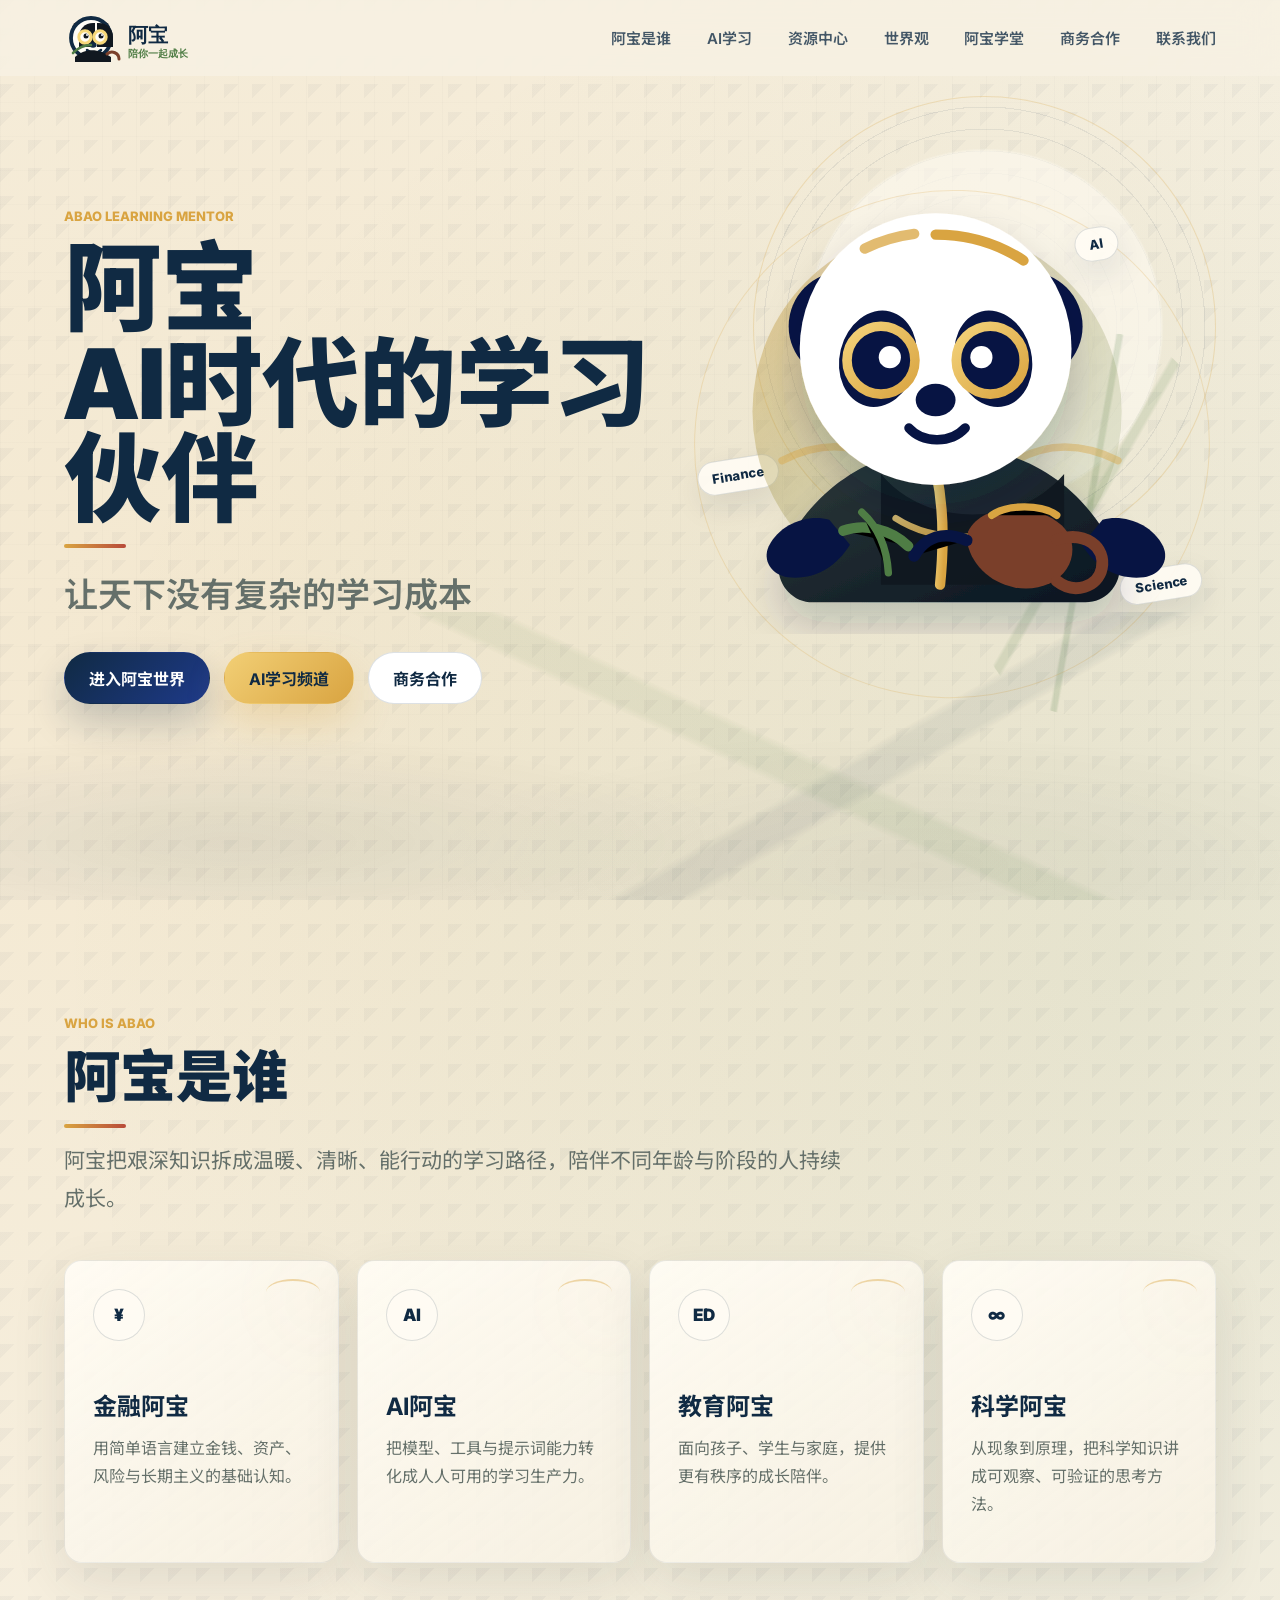
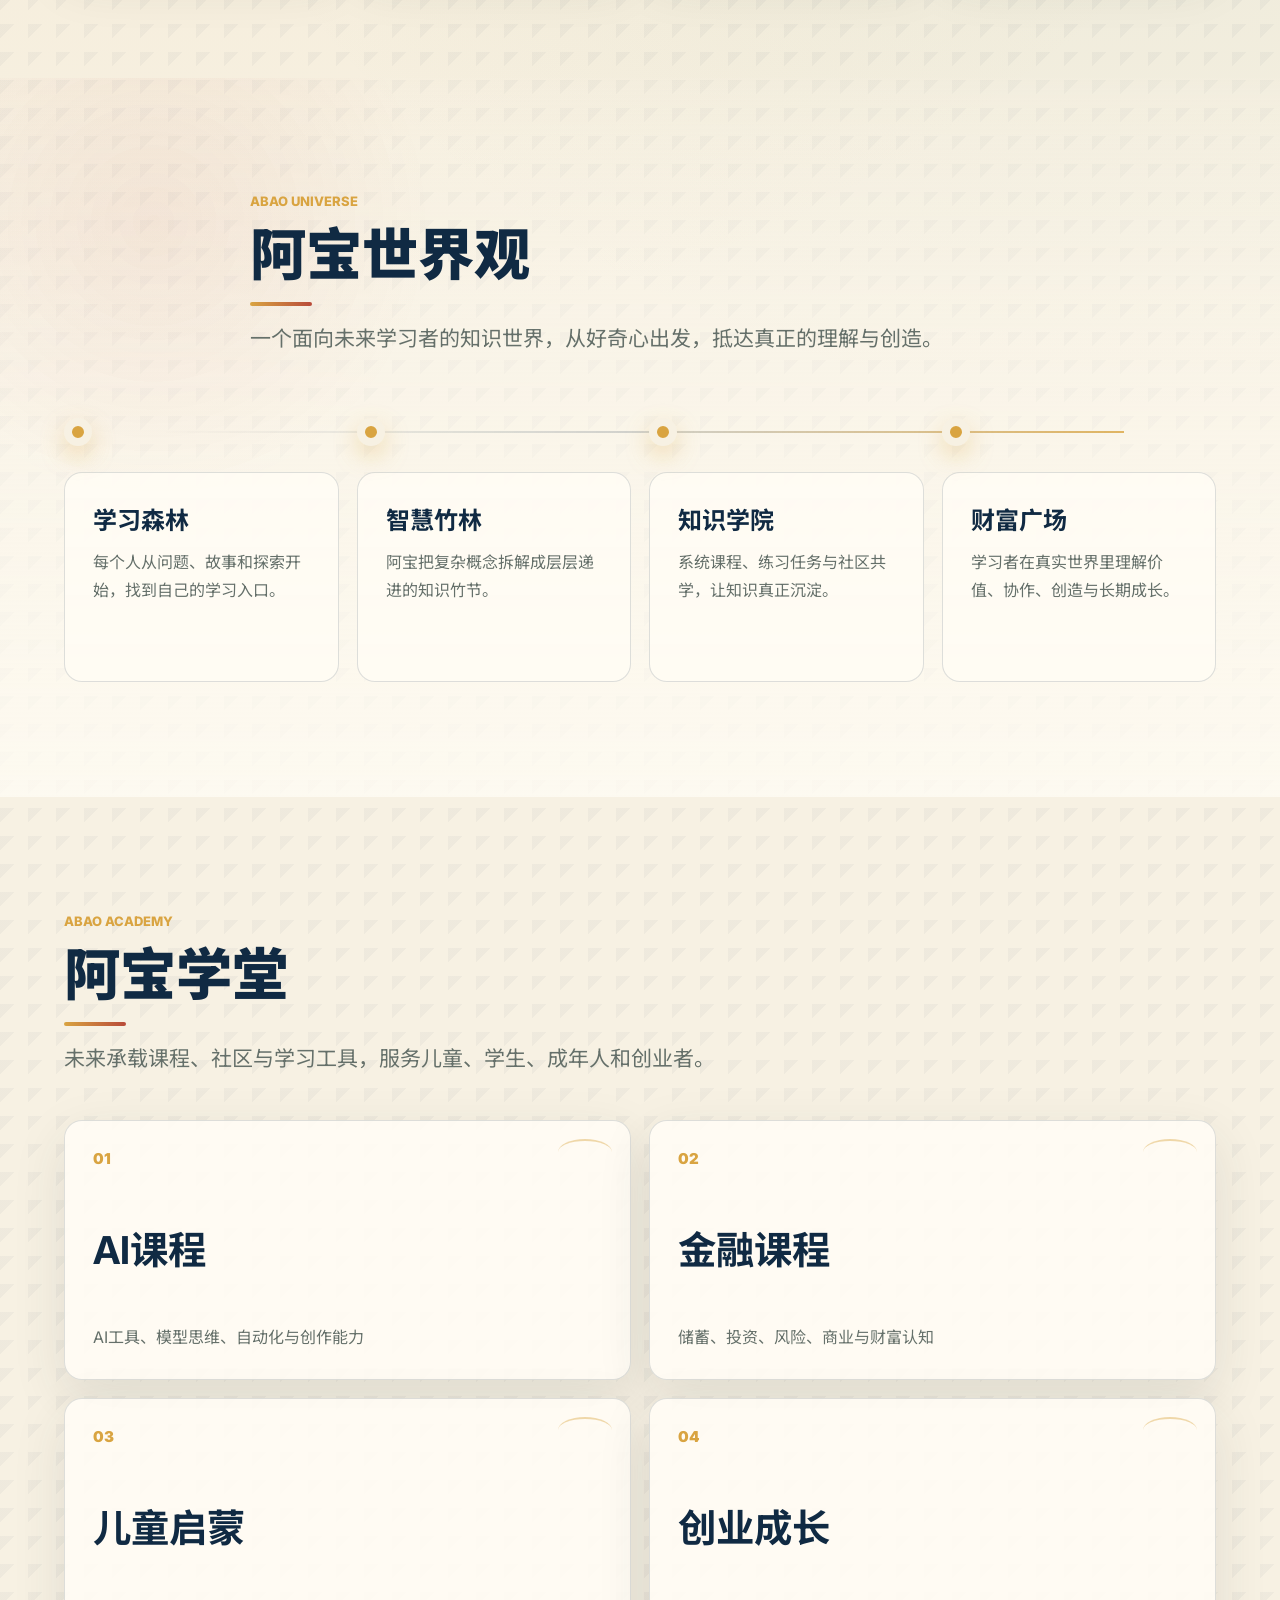
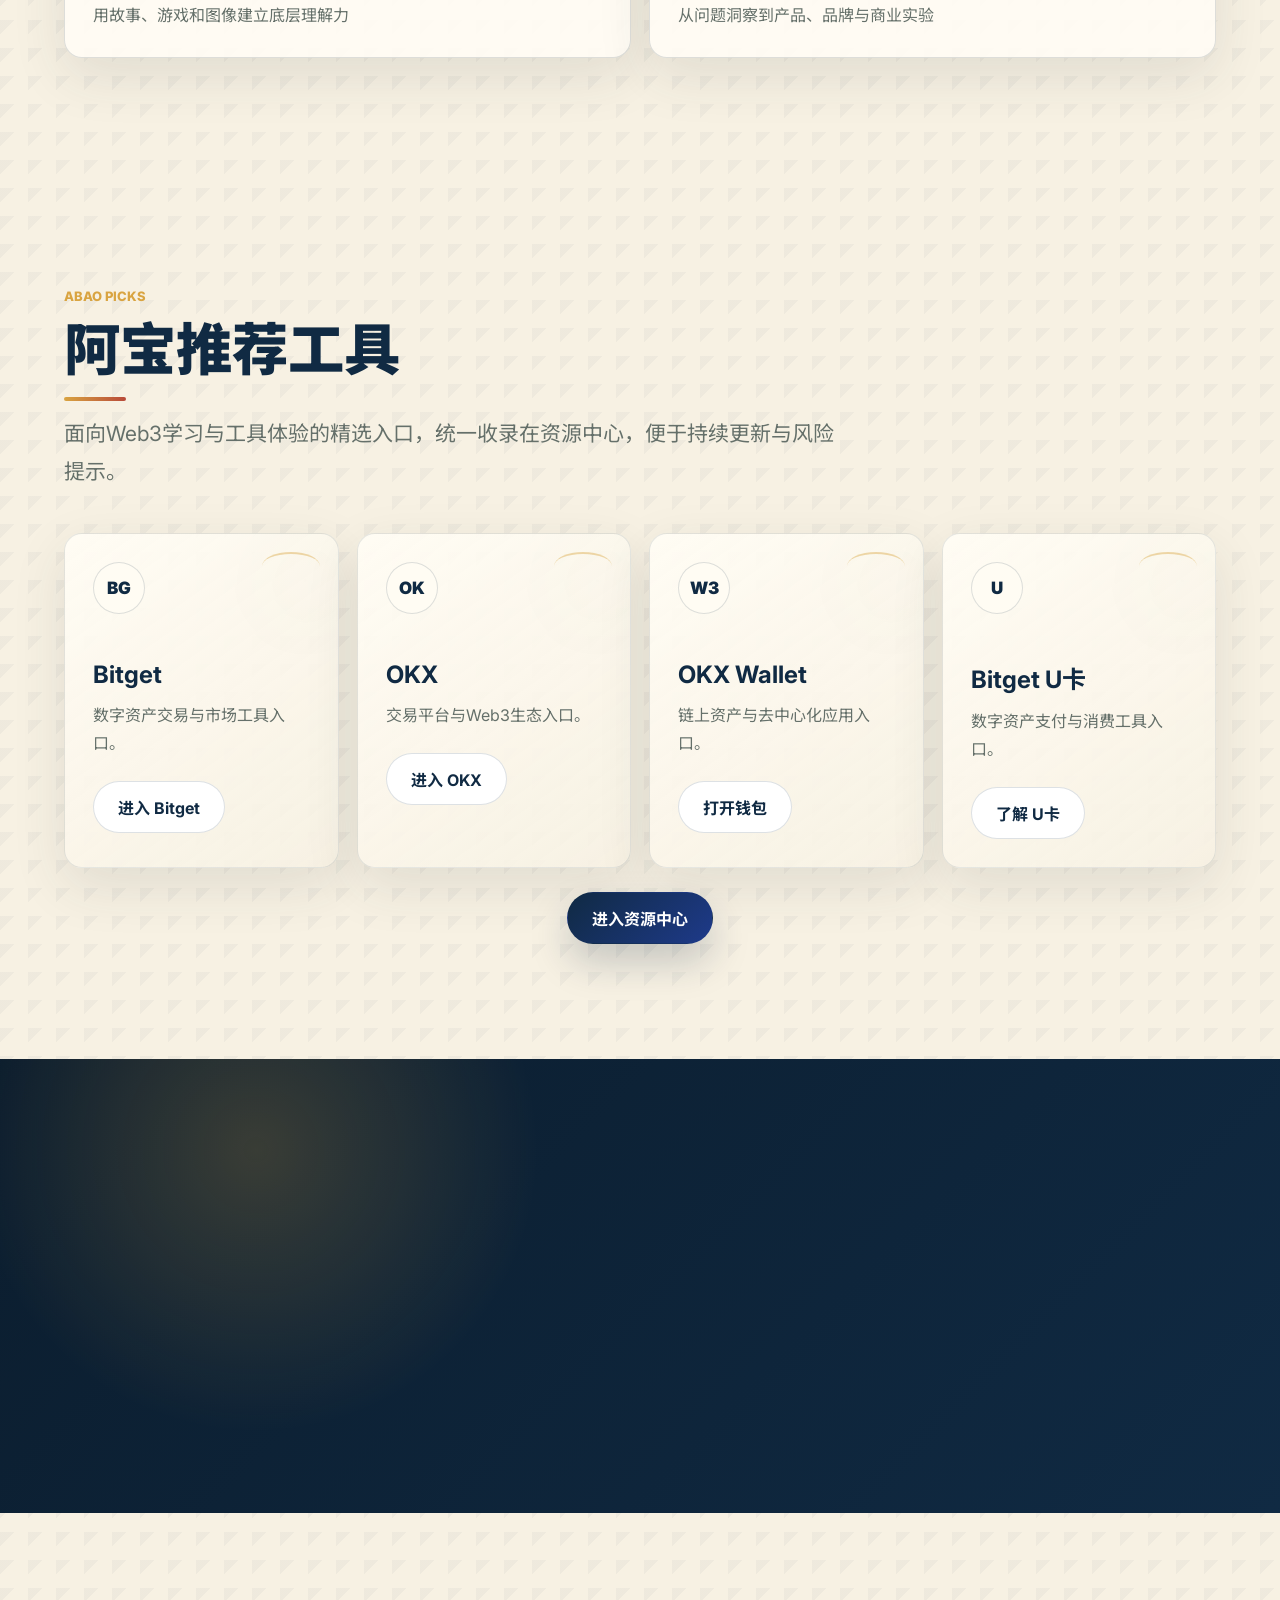
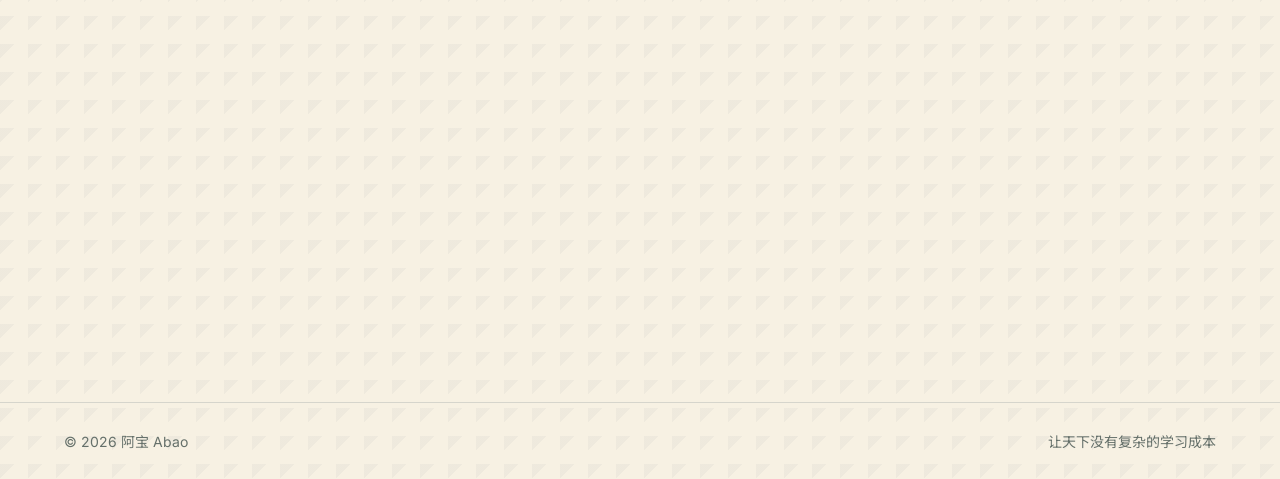
==== commit ea8240f7: "redesign abao brand logo from reference" ====
--- a/index.html
+++ b/index.html
@@ -15,9 +15,9 @@
       content="阿宝致力于让天下没有复杂的学习成本，通过AI、金融与教育内容帮助更多人成长。"
     />
     <meta property="og:type" content="website" />
-    <meta property="og:image" content="assets/social-avatar.svg" />
+    <meta property="og:image" content="assets/avatar-circle.svg" />
     <link rel="icon" type="image/svg+xml" href="assets/favicon.svg" />
-    <link rel="apple-touch-icon" href="assets/social-avatar.svg" />
+    <link rel="apple-touch-icon" href="assets/app-icon.svg" />
     <link rel="preconnect" href="https://fonts.googleapis.com" />
     <link rel="preconnect" href="https://fonts.gstatic.com" crossorigin />
     <link
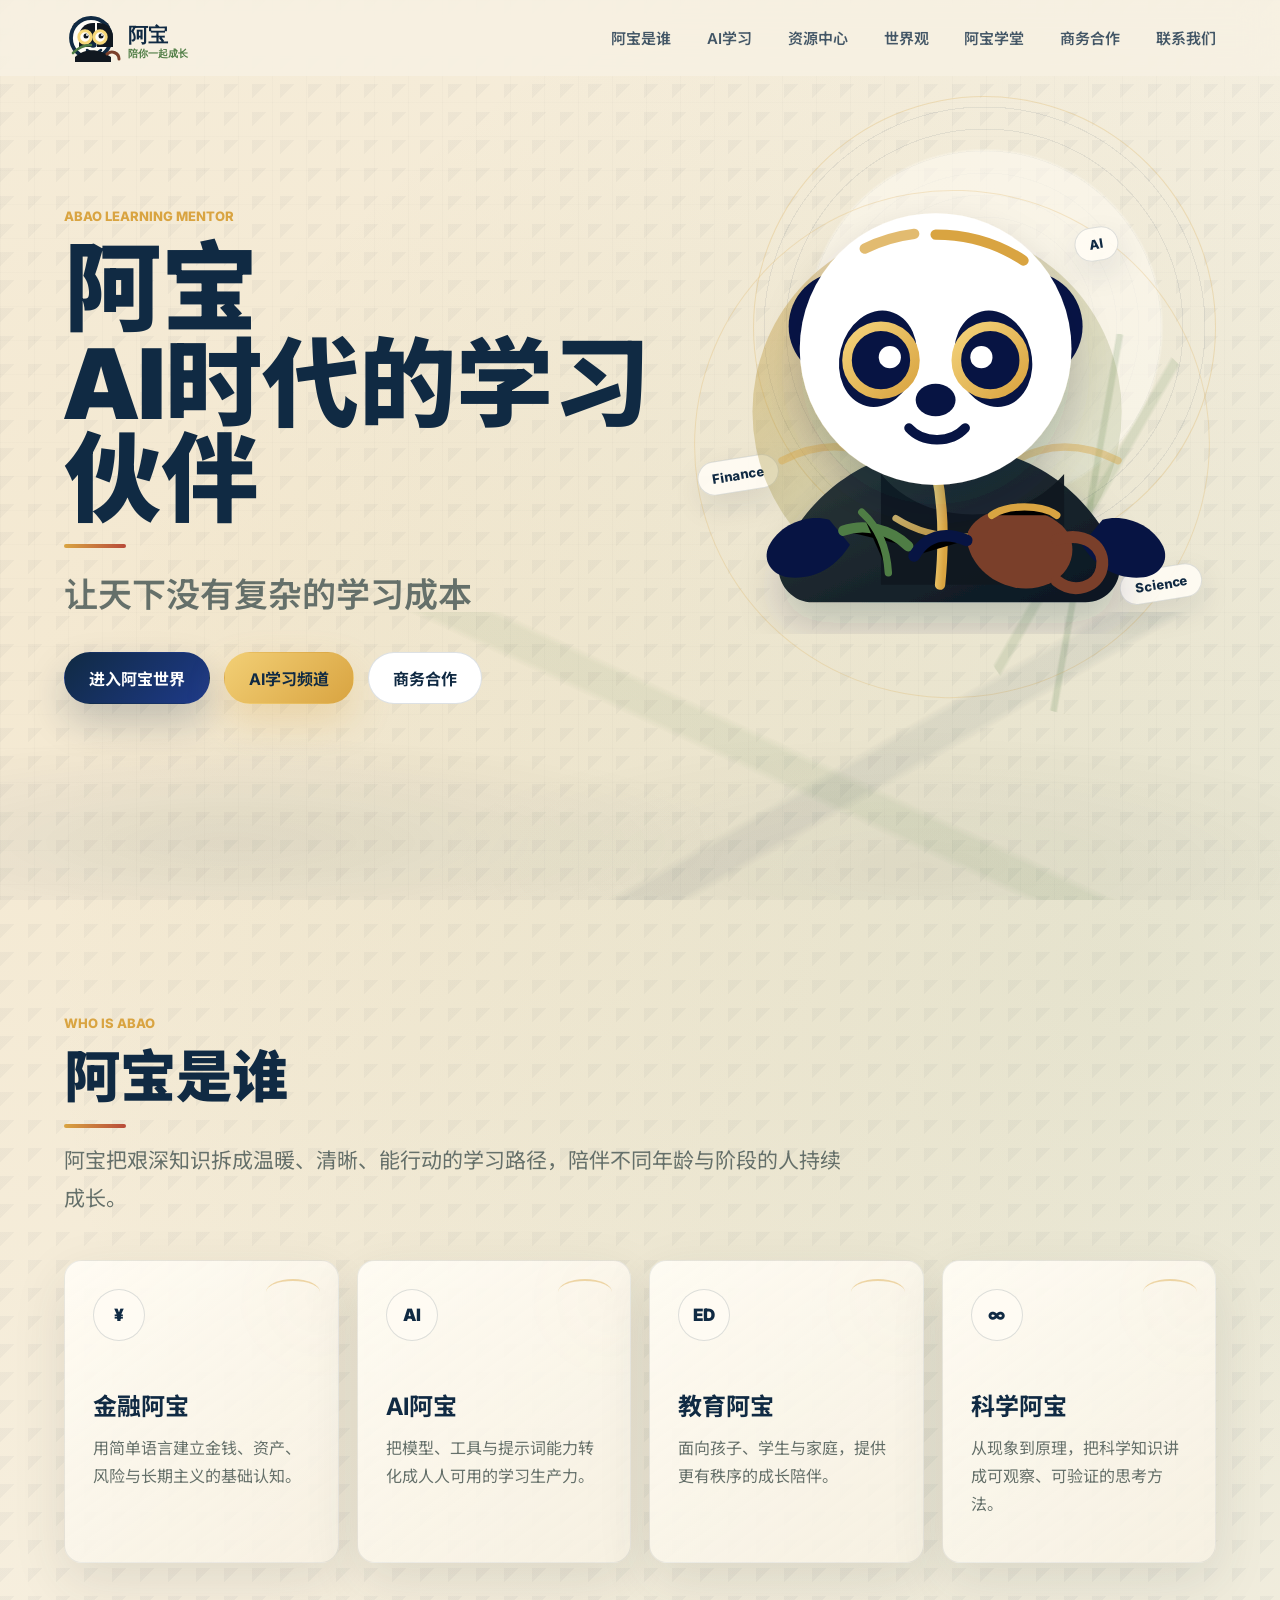
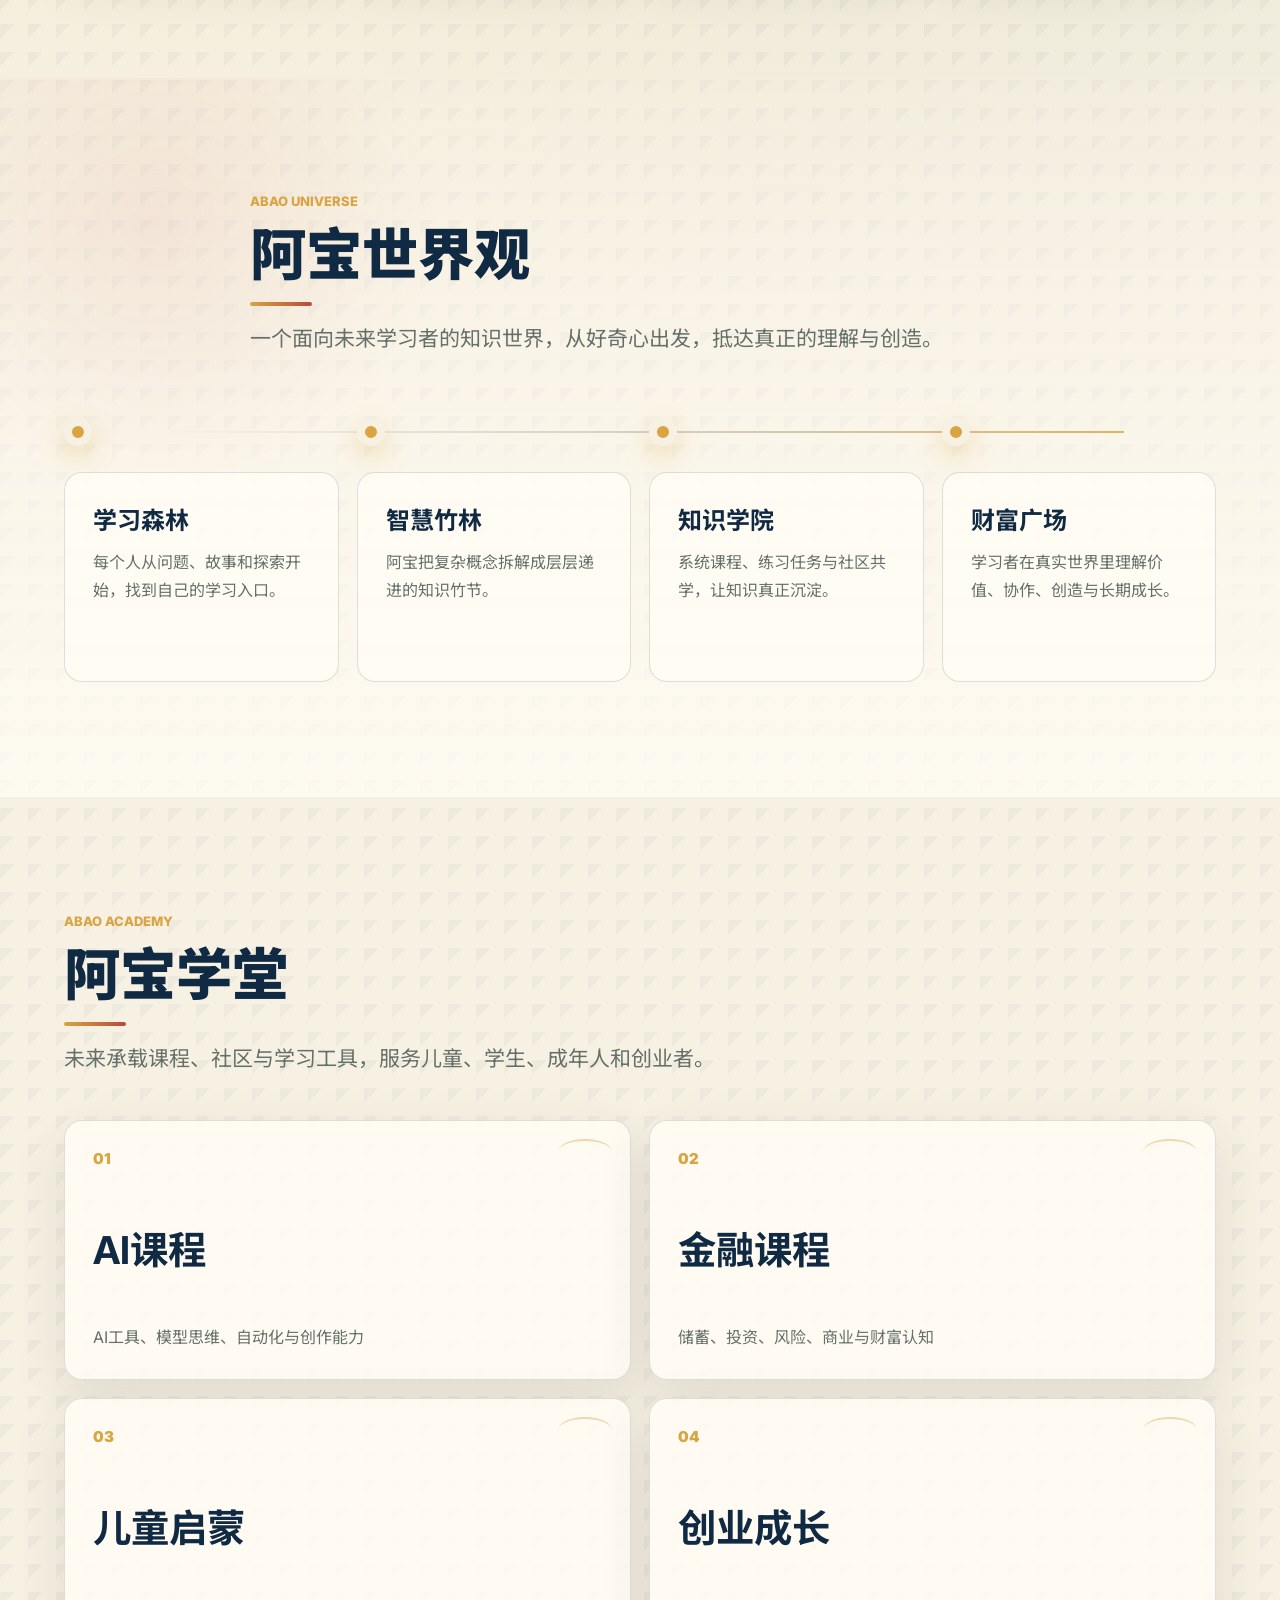
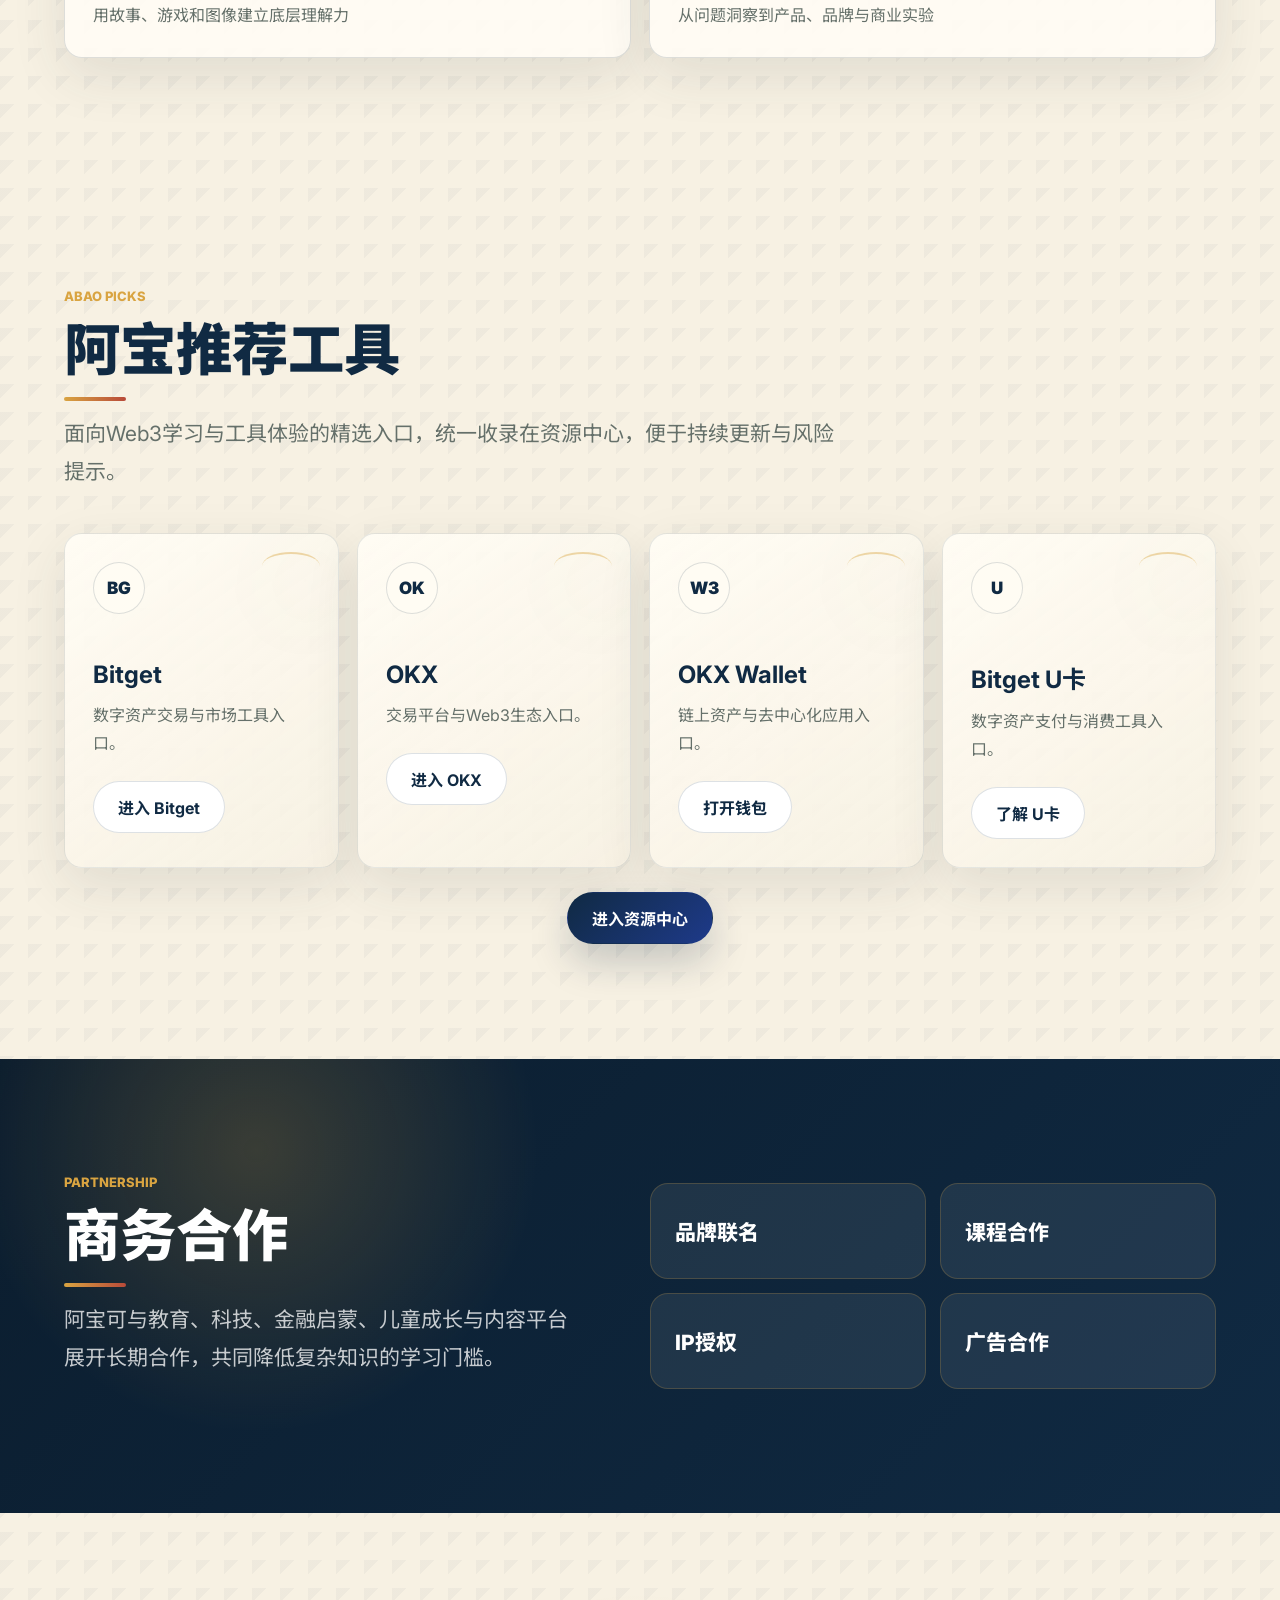
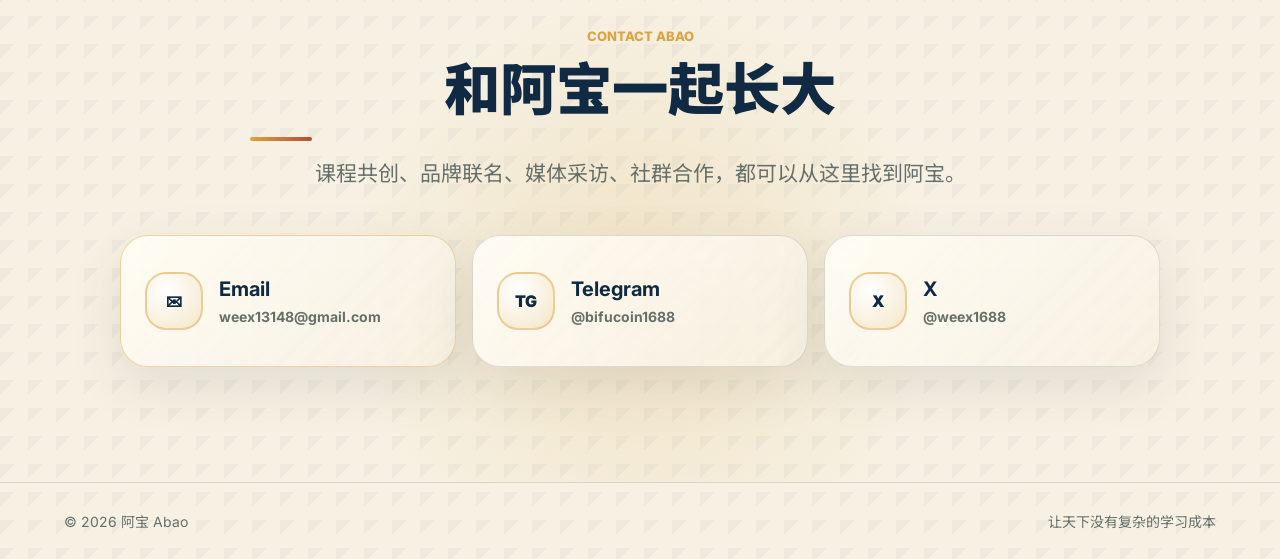
==== commit fd5866a7: "upgrade guochao cartoon visual style" ====
--- a/index.html
+++ b/index.html
@@ -283,14 +283,32 @@
       <!-- Contact: lightweight conversion links for early brand launch. -->
       <section class="section contact" id="contact">
         <div class="section-heading reveal">
-          <p class="eyebrow">Contact</p>
-          <h2>联系我们</h2>
-          <p>欢迎课程、品牌、媒体与平台合作咨询。</p>
-        </div>
-        <div class="contact-list reveal">
-          <a href="mailto:weex13148@gmail.com">weex13148@gmail.com</a>
-          <a href="#" data-link="telegram" target="_blank" rel="noopener noreferrer">Telegram：@bifucoin1688</a>
-          <a href="#" data-link="twitter" target="_blank" rel="noopener noreferrer">X：@weex1688</a>
+          <p class="eyebrow">Contact Abao</p>
+          <h2>和阿宝一起长大</h2>
+          <p>课程共创、品牌联名、媒体采访、社群合作，都可以从这里找到阿宝。</p>
+        </div>
+        <div class="contact-panel reveal">
+          <a class="contact-card primary-contact" href="mailto:weex13148@gmail.com">
+            <span class="contact-icon">✉</span>
+            <span>
+              <strong>Email</strong>
+              <small>weex13148@gmail.com</small>
+            </span>
+          </a>
+          <a class="contact-card" href="#" data-link="telegram" target="_blank" rel="noopener noreferrer">
+            <span class="contact-icon">TG</span>
+            <span>
+              <strong>Telegram</strong>
+              <small>@bifucoin1688</small>
+            </span>
+          </a>
+          <a class="contact-card" href="#" data-link="twitter" target="_blank" rel="noopener noreferrer">
+            <span class="contact-icon">X</span>
+            <span>
+              <strong>X</strong>
+              <small>@weex1688</small>
+            </span>
+          </a>
         </div>
       </section>
     </main>
--- a/style.css
+++ b/style.css
@@ -799,6 +799,20 @@
 
 .contact {
   text-align: center;
+  position: relative;
+  overflow: hidden;
+}
+
+.contact::before {
+  content: "";
+  position: absolute;
+  inset: 12% auto auto 50%;
+  width: min(620px, 78vw);
+  aspect-ratio: 1;
+  border-radius: 50%;
+  background: radial-gradient(circle, rgba(217, 164, 65, 0.18), transparent 68%);
+  transform: translateX(-50%);
+  pointer-events: none;
 }
 
 .contact .section-heading {
@@ -830,6 +844,222 @@
 .contact-list a:hover {
   border-color: var(--gold);
   transform: translateY(-2px);
+}
+
+.contact-panel {
+  position: relative;
+  z-index: 1;
+  display: grid;
+  grid-template-columns: repeat(3, minmax(0, 1fr));
+  gap: 16px;
+  width: min(1040px, 100%);
+  margin: 0 auto;
+}
+
+.contact-card {
+  display: flex;
+  align-items: center;
+  gap: 16px;
+  min-height: 132px;
+  padding: 24px;
+  color: var(--blue);
+  text-align: left;
+  background:
+    linear-gradient(135deg, rgba(255, 252, 244, 0.96), rgba(247, 241, 227, 0.78)),
+    repeating-linear-gradient(135deg, rgba(217, 164, 65, 0.07) 0 7px, transparent 7px 18px);
+  border: 1px solid var(--line);
+  border-radius: 28px;
+  box-shadow: var(--paper-shadow);
+  transition: transform 180ms ease, box-shadow 180ms ease, border-color 180ms ease;
+}
+
+.contact-card:hover {
+  border-color: rgba(217, 164, 65, 0.74);
+  box-shadow: var(--shadow);
+  transform: translateY(-4px);
+}
+
+.contact-card strong,
+.contact-card small {
+  display: block;
+}
+
+.contact-card strong {
+  margin-bottom: 7px;
+  font-size: 20px;
+}
+
+.contact-card small {
+  color: var(--muted);
+  font-size: 14px;
+  font-weight: 700;
+  word-break: break-word;
+}
+
+.contact-icon {
+  display: grid;
+  place-items: center;
+  flex: 0 0 auto;
+  width: 58px;
+  height: 58px;
+  color: var(--blue);
+  background: radial-gradient(circle at 35% 30%, #fff, rgba(217, 164, 65, 0.22));
+  border: 2px solid rgba(217, 164, 65, 0.48);
+  border-radius: 21px;
+  font-weight: 900;
+}
+
+.primary-contact {
+  border-color: rgba(217, 164, 65, 0.44);
+}
+
+.web3-hero {
+  align-items: center;
+}
+
+.web3-map {
+  position: relative;
+  display: grid;
+  place-items: center;
+  width: min(520px, 100%);
+  aspect-ratio: 1;
+  margin: 0 auto;
+  border: 1px solid rgba(217, 164, 65, 0.26);
+  border-radius: 48px;
+  background:
+    radial-gradient(circle at 50% 50%, rgba(255, 252, 244, 0.95) 0 20%, rgba(217, 164, 65, 0.16) 21% 42%, transparent 43%),
+    linear-gradient(145deg, rgba(79, 125, 69, 0.18), rgba(16, 42, 67, 0.08));
+  box-shadow: var(--shadow);
+  overflow: hidden;
+}
+
+.map-orbit {
+  position: absolute;
+  width: 72%;
+  aspect-ratio: 1;
+  border: 3px dashed rgba(16, 42, 67, 0.18);
+  border-radius: 42% 58% 45% 55%;
+  transform: rotate(-11deg);
+}
+
+.map-core,
+.map-node {
+  position: absolute;
+  display: grid;
+  place-items: center;
+  text-align: center;
+  color: var(--blue);
+  font-weight: 900;
+  box-shadow: var(--paper-shadow);
+}
+
+.map-core {
+  width: 150px;
+  height: 150px;
+  border-radius: 50%;
+  background: #fffaf0;
+  border: 3px solid rgba(217, 164, 65, 0.54);
+}
+
+.map-core span {
+  color: var(--muted);
+  font-size: 15px;
+}
+
+.map-core strong {
+  font-size: 32px;
+}
+
+.map-node {
+  width: 96px;
+  height: 96px;
+  border-radius: 30px;
+  background: rgba(255, 252, 244, 0.92);
+  border: 1px solid var(--line);
+}
+
+.node-wallet { top: 9%; left: 14%; }
+.node-safety { top: 15%; right: 12%; }
+.node-exchange { bottom: 12%; left: 13%; }
+.node-card { right: 13%; bottom: 9%; }
+
+.web3-path-grid,
+.safety-grid {
+  display: grid;
+  grid-template-columns: repeat(4, minmax(0, 1fr));
+  gap: 16px;
+}
+
+.path-card,
+.safety-card {
+  min-height: 220px;
+  padding: 26px;
+  background: rgba(255, 252, 244, 0.9);
+  border: 1px solid var(--line);
+  border-radius: 28px;
+  box-shadow: var(--paper-shadow);
+}
+
+.path-card span {
+  display: inline-grid;
+  place-items: center;
+  width: 48px;
+  height: 48px;
+  margin-bottom: 22px;
+  color: var(--blue);
+  background: rgba(217, 164, 65, 0.2);
+  border-radius: 18px;
+  font-weight: 900;
+}
+
+.path-card h3,
+.safety-card strong {
+  display: block;
+  margin-bottom: 12px;
+  color: var(--blue);
+  font-size: 21px;
+}
+
+.path-card p,
+.safety-card span {
+  margin: 0;
+  color: var(--muted);
+  line-height: 1.75;
+  font-weight: 700;
+}
+
+.web3-tool-card {
+  min-height: 360px;
+}
+
+.tool-tag {
+  display: inline-flex;
+  width: fit-content;
+  margin: 0 0 14px;
+  padding: 6px 11px;
+  color: #7a4c13;
+  background: rgba(217, 164, 65, 0.18);
+  border-radius: 999px;
+  font-size: 12px;
+  font-weight: 900;
+  letter-spacing: 0.04em;
+}
+
+.tool-actions {
+  display: grid;
+  gap: 10px;
+  margin-top: 22px;
+}
+
+.safety-section {
+  padding-top: 36px;
+}
+
+.safety-card {
+  min-height: 176px;
+  background:
+    linear-gradient(145deg, rgba(255, 252, 244, 0.94), rgba(247, 241, 227, 0.72)),
+    radial-gradient(circle at 92% 12%, rgba(79, 125, 69, 0.14), transparent 34%);
 }
 
 .site-footer {
@@ -929,6 +1159,12 @@
   }
 
   .tool-grid {
+    grid-template-columns: repeat(2, minmax(0, 1fr));
+  }
+
+  .contact-panel,
+  .web3-path-grid,
+  .safety-grid {
     grid-template-columns: repeat(2, minmax(0, 1fr));
   }
 }
@@ -1010,7 +1246,10 @@
   .course-grid,
   .tool-grid,
   .partner-grid,
-  .audience-grid {
+  .audience-grid,
+  .contact-panel,
+  .web3-path-grid,
+  .safety-grid {
     grid-template-columns: 1fr;
   }
 
@@ -1026,6 +1265,31 @@
     width: 100%;
   }
 
+  .contact-card {
+    min-height: 116px;
+    padding: 20px;
+  }
+
+  .web3-map {
+    border-radius: 34px;
+  }
+
+  .map-core {
+    width: 122px;
+    height: 122px;
+  }
+
+  .map-core strong {
+    font-size: 26px;
+  }
+
+  .map-node {
+    width: 78px;
+    height: 78px;
+    border-radius: 24px;
+    font-size: 14px;
+  }
+
   .ai-visual {
     min-height: 390px;
   }
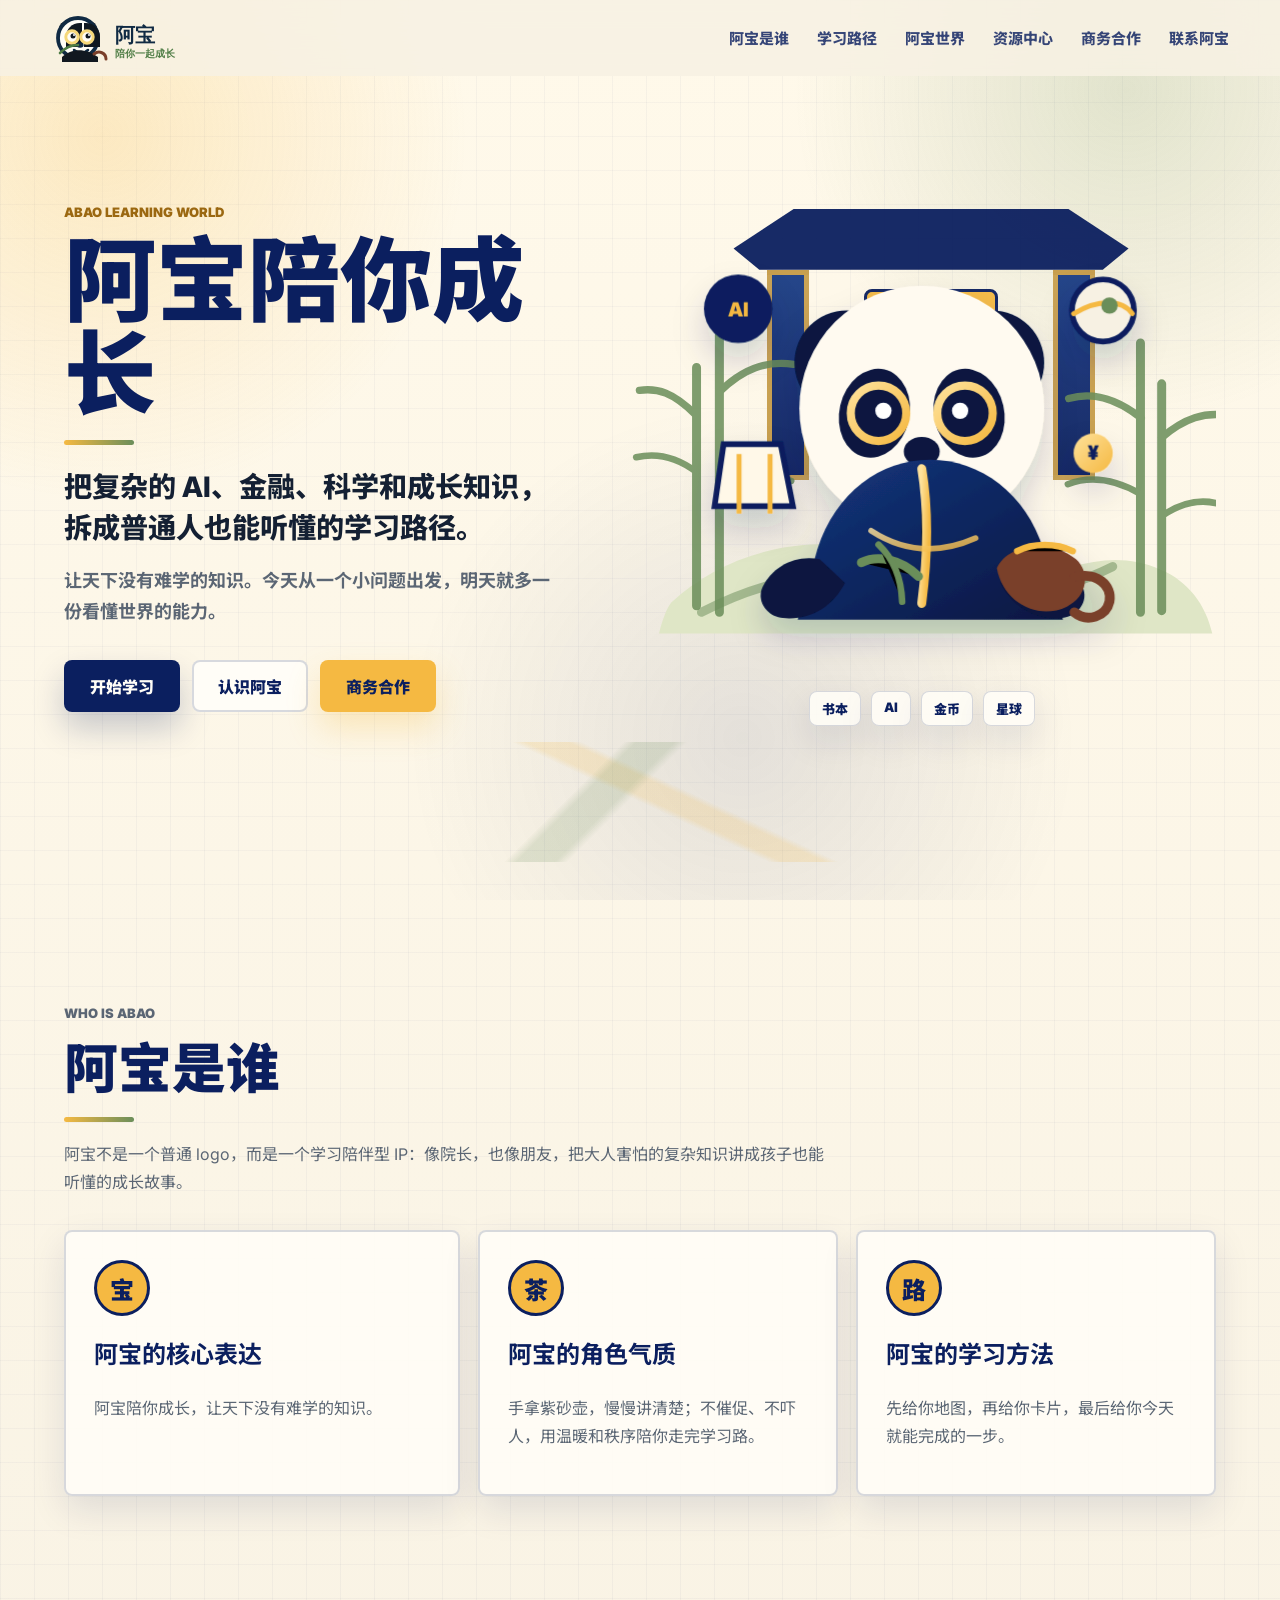
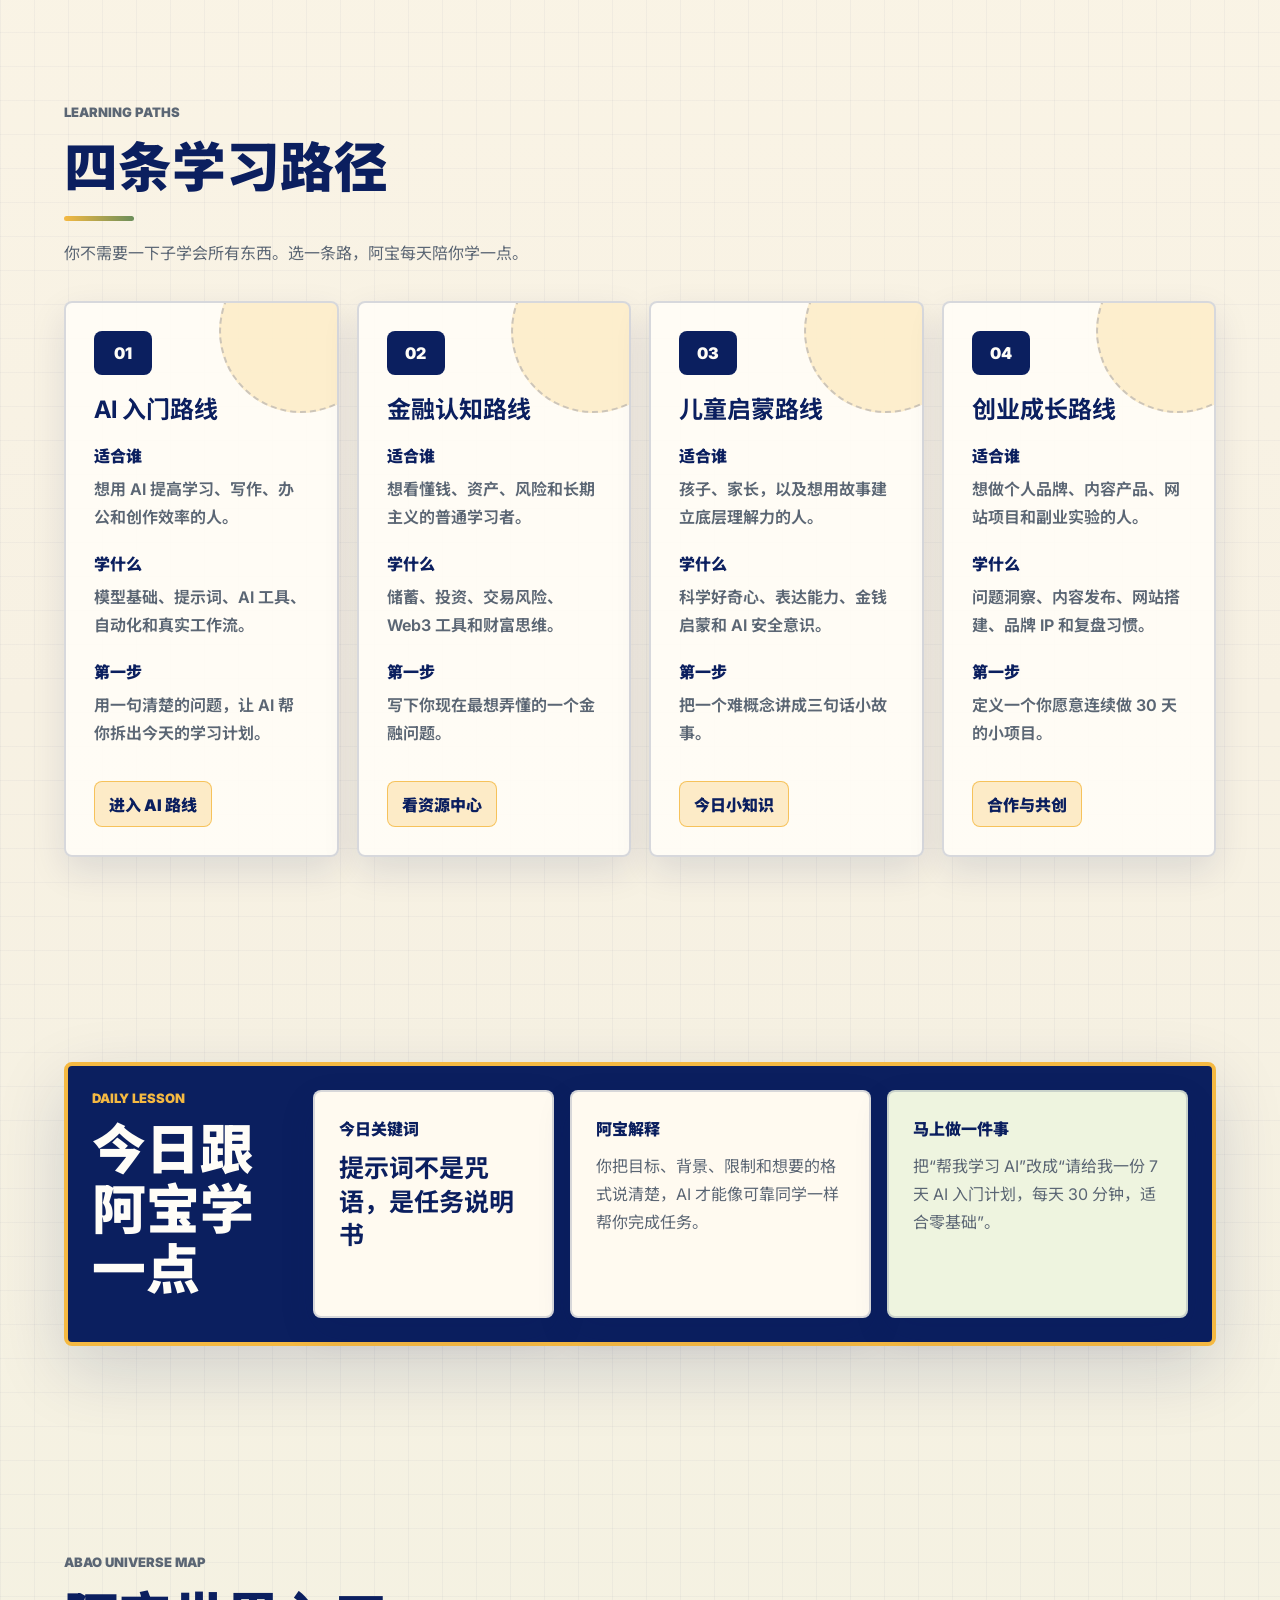
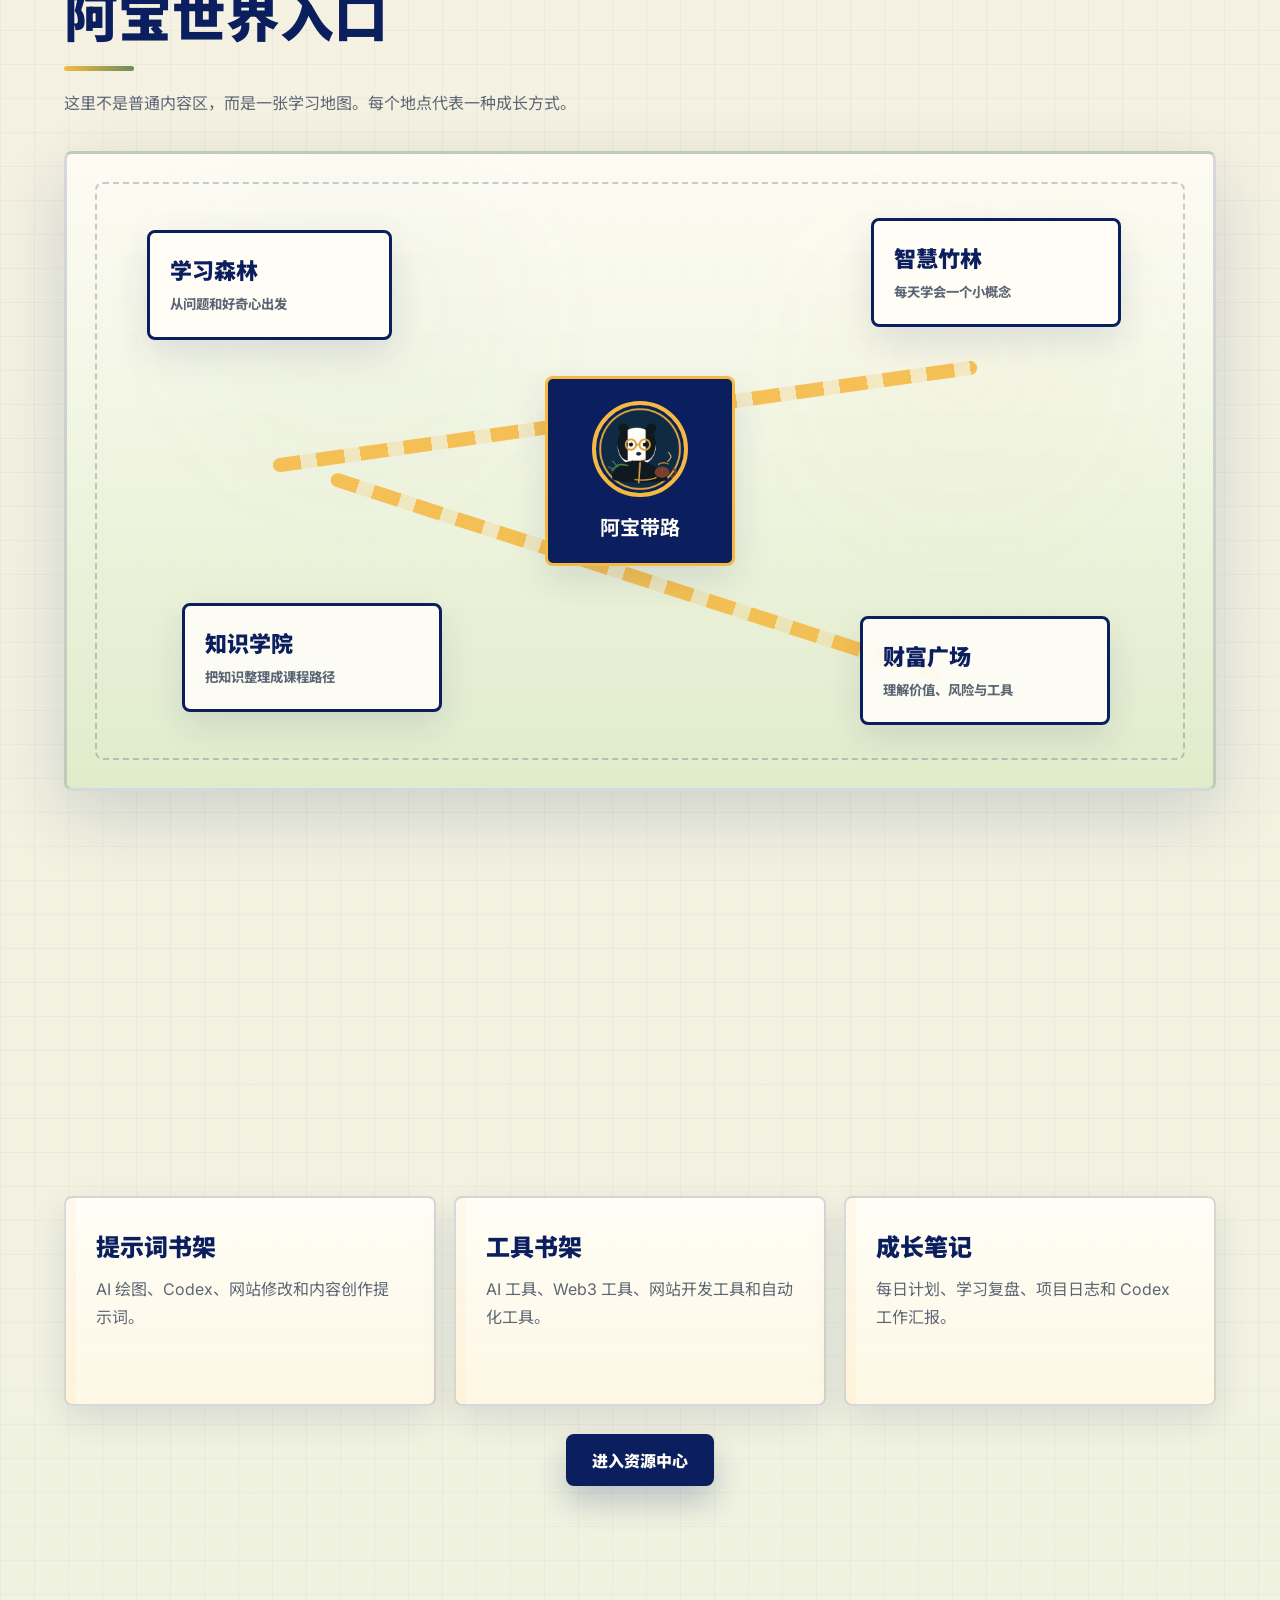
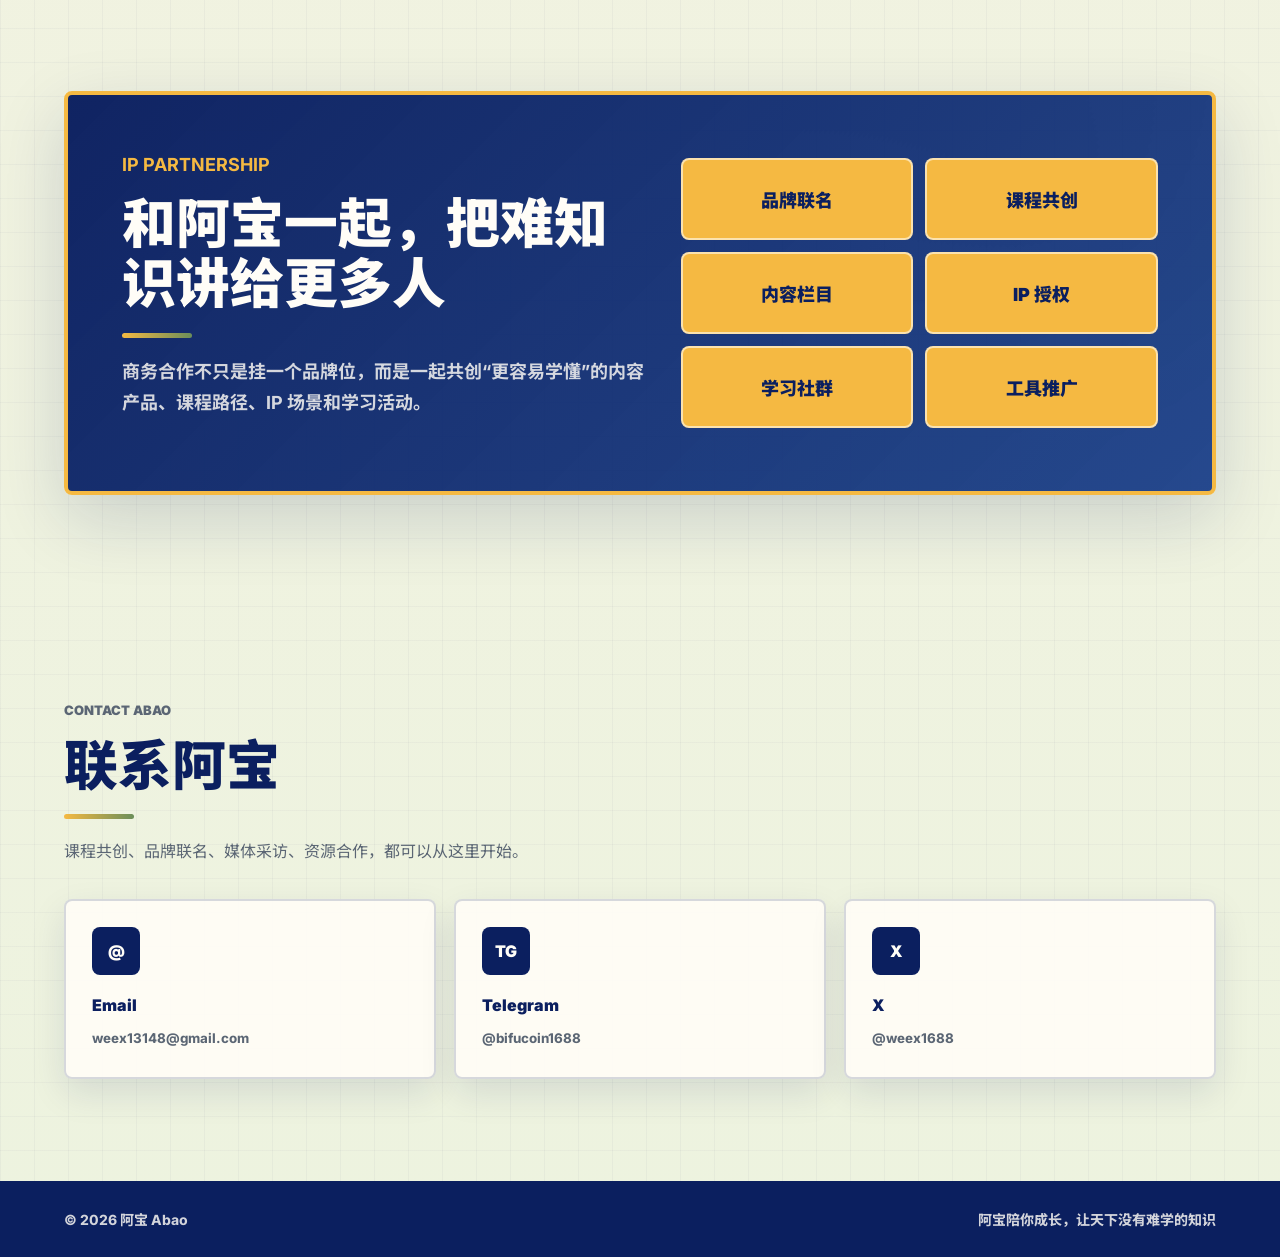
==== commit db32af53: "feat: redesign abao homepage and workspace system" ====
--- a/index.html
+++ b/index.html
@@ -3,32 +3,32 @@
   <head>
     <meta charset="utf-8" />
     <meta name="viewport" content="width=device-width, initial-scale=1" />
-    <title>阿宝｜AI时代的学习伙伴</title>
+    <title>阿宝陪你成长｜阿宝学习世界</title>
     <meta
       name="description"
-      content="阿宝致力于让天下没有复杂的学习成本，通过AI、金融与教育内容帮助更多人成长。"
+      content="阿宝学习世界，把复杂的 AI、金融、科学和成长知识，拆成普通人也能听懂的学习路径。"
     />
-    <meta name="theme-color" content="#102A43" />
-    <meta property="og:title" content="阿宝｜AI时代的学习伙伴" />
+    <meta name="theme-color" content="#0B1F5F" />
+    <meta property="og:title" content="阿宝陪你成长｜阿宝学习世界" />
     <meta
       property="og:description"
-      content="阿宝致力于让天下没有复杂的学习成本，通过AI、金融与教育内容帮助更多人成长。"
+      content="让天下没有难学的知识。和阿宝一起进入学习森林、智慧竹林、知识学院和财富广场。"
     />
     <meta property="og:type" content="website" />
-    <meta property="og:image" content="assets/avatar-circle.svg" />
+    <meta property="og:image" content="assets/avatar-circle.png" />
     <link rel="icon" type="image/svg+xml" href="assets/favicon.svg" />
-    <link rel="apple-touch-icon" href="assets/app-icon.svg" />
+    <link rel="apple-touch-icon" href="assets/app-icon.png" />
     <link rel="preconnect" href="https://fonts.googleapis.com" />
     <link rel="preconnect" href="https://fonts.gstatic.com" crossorigin />
     <link
-      href="https://fonts.googleapis.com/css2?family=Inter:wght@400;500;600;700;800&family=Noto+Sans+SC:wght@400;500;700;900&display=swap"
+      href="https://fonts.googleapis.com/css2?family=Inter:wght@400;500;600;700;800;900&family=Noto+Sans+SC:wght@400;500;700;900&display=swap"
       rel="stylesheet"
     />
     <link rel="stylesheet" href="style.css" />
   </head>
   <body>
     <header class="site-header" data-header>
-      <a class="brand" href="#top" aria-label="阿宝首页">
+      <a class="brand" href="#top" aria-label="阿宝官网首页">
         <img class="brand-logo" src="assets/logo-nav.svg" alt="阿宝 Abao" width="184" height="48" />
       </a>
 
@@ -39,223 +39,273 @@
 
       <nav class="site-nav" aria-label="主导航" data-nav>
         <a href="#who">阿宝是谁</a>
-        <a href="ai.html">AI学习</a>
+        <a href="#paths">学习路径</a>
+        <a href="#world">阿宝世界</a>
         <a href="resources.html">资源中心</a>
-        <a href="#world">世界观</a>
-        <a href="#academy">阿宝学堂</a>
         <a href="#business">商务合作</a>
-        <a href="#contact">联系我们</a>
+        <a href="#contact">联系阿宝</a>
       </nav>
     </header>
 
     <main id="top">
-      <!-- Hero: brand promise plus the first visual impression of Abao. -->
-      <section class="hero section">
+      <section class="hero section" aria-labelledby="hero-title">
         <div class="hero-copy reveal">
-          <p class="eyebrow">Abao Learning Mentor</p>
-          <h1>阿宝<br />AI时代的学习伙伴</h1>
-          <p class="hero-subtitle">让天下没有复杂的学习成本</p>
-          <div class="hero-actions">
-            <a class="button button-primary" href="#world">进入阿宝世界</a>
-            <a class="button button-gold" href="ai.html">AI学习频道</a>
-            <a class="button button-secondary" href="#business">商务合作</a>
-          </div>
-        </div>
-
-        <div class="hero-visual reveal" aria-label="阿宝大型插画">
-          <div class="abao-orbit" aria-hidden="true">
-            <span>AI</span>
-            <span>Finance</span>
-            <span>Science</span>
-          </div>
-          <svg class="abao-illustration" viewBox="0 0 760 760" role="img" aria-labelledby="abaoTitle abaoDesc">
-            <title id="abaoTitle">阿宝熊猫学习导师插画</title>
-            <desc id="abaoDesc">一只温暖智慧的国潮熊猫院长，佩戴金色圆眼镜，身穿黑金中式长衫，手持竹紫砂壶。</desc>
+          <p class="eyebrow">Abao Learning World</p>
+          <h1 id="hero-title">阿宝陪你成长</h1>
+          <p class="hero-subtitle">把复杂的 AI、金融、科学和成长知识，拆成普通人也能听懂的学习路径。</p>
+          <p class="hero-promise">让天下没有难学的知识。今天从一个小问题出发，明天就多一份看懂世界的能力。</p>
+          <div class="hero-actions" aria-label="首页操作">
+            <a class="button button-primary" href="#paths">开始学习</a>
+            <a class="button button-secondary" href="#who">认识阿宝</a>
+            <a class="button button-gold" href="#business">商务合作</a>
+          </div>
+        </div>
+
+        <div class="hero-scene reveal" aria-label="阿宝站在知识学院门口的学习世界插画">
+          <div class="academy-gate" aria-hidden="true">
+            <span class="gate-roof"></span>
+            <span class="gate-left"></span>
+            <span class="gate-right"></span>
+            <span class="gate-title">知识学院</span>
+          </div>
+          <svg class="abao-scene" viewBox="0 0 720 620" role="img" aria-labelledby="sceneTitle sceneDesc">
+            <title id="sceneTitle">阿宝学习世界入口</title>
+            <desc id="sceneDesc">阿宝站在知识学院门口，手拿紫砂壶，身边有书本、AI 图标、金币、星球和竹林。</desc>
             <defs>
-              <linearGradient id="halo" x1="0" x2="1" y1="0" y2="1">
-                <stop offset="0%" stop-color="#D9A441" stop-opacity="0.92" />
-                <stop offset="100%" stop-color="#4F7D45" stop-opacity="0.16" />
+              <linearGradient id="robeBlue" x1="0" x2="1" y1="0" y2="1">
+                <stop offset="0" stop-color="#15377f" />
+                <stop offset="1" stop-color="#071641" />
               </linearGradient>
-              <linearGradient id="robe" x1="0" x2="1" y1="0" y2="1">
-                <stop offset="0%" stop-color="#2F3A3A" />
-                <stop offset="100%" stop-color="#071421" />
+              <linearGradient id="goldFlow" x1="0" x2="1" y1="0" y2="1">
+                <stop offset="0" stop-color="#ffe29b" />
+                <stop offset="1" stop-color="#f5b942" />
               </linearGradient>
-              <linearGradient id="goldTrim" x1="0" x2="1" y1="0" y2="1">
-                <stop offset="0%" stop-color="#F3D27A" />
-                <stop offset="100%" stop-color="#D9A441" />
-              </linearGradient>
-              <filter id="softShadow" x="-20%" y="-20%" width="140%" height="140%">
-                <feDropShadow dx="0" dy="28" stdDeviation="28" flood-color="#102A43" flood-opacity="0.2" />
+              <filter id="sceneShadow" x="-20%" y="-20%" width="140%" height="140%">
+                <feDropShadow dx="0" dy="22" stdDeviation="20" flood-color="#0b1f5f" flood-opacity="0.18" />
               </filter>
             </defs>
-            <circle cx="382" cy="360" r="250" fill="url(#halo)" opacity="0.52" />
-            <path d="M172 426c48-24 92-25 132-2" fill="none" stroke="#D9A441" stroke-width="10" stroke-linecap="round" opacity="0.42" />
-            <path d="M488 426c44-25 91-24 139 0" fill="none" stroke="#D9A441" stroke-width="10" stroke-linecap="round" opacity="0.42" />
-            <path
-              d="M172 552c42-91 127-145 229-145 105 0 184 59 224 145 14 31-8 66-42 66H214c-34 0-57-36-42-66Z"
-              fill="url(#robe)"
-              filter="url(#softShadow)"
-            />
-            <path d="M306 444c29 35 73 55 124 55 50 0 94-20 124-55v150H306V444Z" fill="#101820" opacity="0.96" />
-            <path d="M381 443c9 42 11 92 5 151" stroke="url(#goldTrim)" stroke-width="14" stroke-linecap="round" />
-            <path d="M326 504c37 24 86 31 144 20" fill="none" stroke="url(#goldTrim)" stroke-width="9" stroke-linecap="round" opacity="0.82" />
-            <circle cx="255" cy="244" r="74" fill="#071443" />
-            <circle cx="505" cy="244" r="74" fill="#071443" />
-            <circle cx="380" cy="275" r="184" fill="#fff" filter="url(#softShadow)" />
-            <ellipse cx="302" cy="288" rx="52" ry="66" fill="#071443" transform="rotate(14 302 288)" />
-            <ellipse cx="458" cy="288" rx="52" ry="66" fill="#071443" transform="rotate(-14 458 288)" />
-            <circle cx="306" cy="290" r="46" fill="none" stroke="url(#goldTrim)" stroke-width="13" />
-            <circle cx="454" cy="290" r="46" fill="none" stroke="url(#goldTrim)" stroke-width="13" />
-            <path d="M352 290h56" stroke="url(#goldTrim)" stroke-width="11" stroke-linecap="round" />
-            <circle cx="318" cy="286" r="15" fill="#fff" />
-            <circle cx="442" cy="286" r="15" fill="#fff" />
-            <ellipse cx="380" cy="344" rx="27" ry="22" fill="#071443" />
-            <path d="M344 382c18 20 56 22 76 0" fill="none" stroke="#071443" stroke-width="13" stroke-linecap="round" />
-            <path d="M236 506c-30-8-67 6-82 36-9 19 4 39 26 42 35 4 65-13 84-44" fill="#071443" />
-            <path d="M606 506c30-8 67 6 82 36 9 19-4 39-26 42-35 4-65-13-84-44" fill="#071443" />
-            <path d="M255 521c28-10 63-3 88 21" stroke="#4F7D45" stroke-width="14" stroke-linecap="round" />
-            <path d="M280 496c22 20 34 48 36 82" stroke="#4F7D45" stroke-width="10" stroke-linecap="round" />
-            <path d="M424 522c18-38 90-42 127-8 24 23 17 62-16 78-45 21-102-6-112-54Z" fill="#7A3F2A" />
-            <path d="M456 500c21-15 68-15 88 0" stroke="#D9A441" stroke-width="10" stroke-linecap="round" />
-            <path d="M544 533c39-12 67 10 61 39-5 25-37 36-61 17" fill="none" stroke="#7A3F2A" stroke-width="16" stroke-linecap="round" />
-            <path d="M422 534c-31-13-56-5-71 21" stroke="#071443" stroke-width="16" stroke-linecap="round" />
-            <path d="M380 120c42 0 84 12 119 35" fill="none" stroke="#D9A441" stroke-width="14" stroke-linecap="round" />
-            <path d="M284 139c20-10 43-17 67-20" fill="none" stroke="#D9A441" stroke-width="14" stroke-linecap="round" opacity="0.75" />
+
+            <path d="M53 508C111 454 195 426 292 440c77 12 124 44 199 35 55-7 99-35 163-7 32 14 54 42 62 78H38c4-17 10-32 15-38Z" fill="#dfe6c6" />
+            <path d="M90 520c95-50 197-61 306-32 62 17 126 12 198-24" fill="none" stroke="#6b8e5a" stroke-width="11" stroke-linecap="round" opacity="0.5" />
+
+            <g class="bamboo" opacity="0.86">
+              <path d="M84 220v292M112 180v340M628 190v330M654 240v278" stroke="#6b8e5a" stroke-width="11" stroke-linecap="round" />
+              <path d="M83 278c-28-28-47-33-69-30M112 250c29-29 58-39 91-34M629 282c-33-26-61-32-89-24M654 306c28-24 53-32 82-27" stroke="#6b8e5a" stroke-width="9" stroke-linecap="round" fill="none" />
+              <path d="M84 348c-24-18-49-24-74-18M112 372c30-18 59-22 88-13M628 375c-31-18-60-23-89-12M654 402c25-17 49-22 73-14" stroke="#6b8e5a" stroke-width="8" stroke-linecap="round" fill="none" />
+            </g>
+
+            <g class="floating-symbols" filter="url(#sceneShadow)">
+              <g transform="translate(135 148)">
+                <circle r="42" fill="#0b1f5f" />
+                <text x="0" y="9" text-anchor="middle" font-size="24" font-weight="900" fill="#f5b942">AI</text>
+              </g>
+              <g transform="translate(582 150)">
+                <circle r="38" fill="#f7f1e3" stroke="#0b1f5f" stroke-width="7" />
+                <path d="M-36 4c30-18 59-18 72 0" stroke="#f5b942" stroke-width="6" stroke-linecap="round" fill="none" />
+                <circle cx="8" cy="-6" r="10" fill="#6b8e5a" />
+              </g>
+              <g transform="translate(570 325)">
+                <circle r="24" fill="url(#goldFlow)" />
+                <text x="0" y="8" text-anchor="middle" font-size="24" font-weight="900" fill="#0b1f5f">¥</text>
+              </g>
+              <g transform="translate(154 360)">
+                <path d="M-48 30h96l-15-76h-70Z" fill="#fff8e8" stroke="#0b1f5f" stroke-width="7" />
+                <path d="M-18-34v73M20-34v73" stroke="#f5b942" stroke-width="6" />
+              </g>
+            </g>
+
+            <g class="abao-main" filter="url(#sceneShadow)">
+              <circle cx="268" cy="214" r="64" fill="#071641" />
+              <circle cx="446" cy="214" r="64" fill="#071641" />
+              <circle cx="360" cy="270" r="150" fill="#fffaf0" />
+              <ellipse cx="302" cy="276" rx="43" ry="55" fill="#071641" transform="rotate(13 302 276)" />
+              <ellipse cx="418" cy="276" rx="43" ry="55" fill="#071641" transform="rotate(-13 418 276)" />
+              <circle cx="307" cy="276" r="34" fill="none" stroke="url(#goldFlow)" stroke-width="10" />
+              <circle cx="413" cy="276" r="34" fill="none" stroke="url(#goldFlow)" stroke-width="10" />
+              <path d="M342 276h36" stroke="url(#goldFlow)" stroke-width="9" stroke-linecap="round" />
+              <circle cx="313" cy="273" r="10" fill="#fff" />
+              <circle cx="407" cy="273" r="10" fill="#fff" />
+              <ellipse cx="360" cy="323" rx="22" ry="18" fill="#071641" />
+              <path d="M329 356c18 18 44 18 62 0" fill="none" stroke="#071641" stroke-width="11" stroke-linecap="round" />
+              <path d="M232 443c22-70 78-110 138-110 62 0 118 42 139 110l24 86H208Z" fill="url(#robeBlue)" />
+              <path d="M360 344c8 48 8 103 0 165" stroke="url(#goldFlow)" stroke-width="11" stroke-linecap="round" />
+              <path d="M298 420c40 26 83 29 128 9" fill="none" stroke="url(#goldFlow)" stroke-width="7" stroke-linecap="round" opacity="0.82" />
+              <path d="M235 455c-30-6-58 9-70 34-8 17 5 36 25 38 34 3 61-14 76-43" fill="#071641" />
+              <path d="M486 455c31-7 59 8 71 34 8 17-5 36-25 38-34 3-61-14-76-43" fill="#071641" />
+              <path d="M452 466c14-32 69-35 97-11 18 16 14 46-11 58-35 17-78-4-86-47Z" fill="#7a3f2a" />
+              <path d="M477 445c19-10 48-10 68 0" stroke="#f5b942" stroke-width="8" stroke-linecap="round" />
+              <path d="M547 477c27-7 47 10 43 30-4 18-27 26-43 13" fill="none" stroke="#7a3f2a" stroke-width="12" stroke-linecap="round" />
+              <path d="M286 459c20-10 49-4 70 17" stroke="#6b8e5a" stroke-width="11" stroke-linecap="round" />
+              <path d="M307 437c19 18 28 42 29 70" stroke="#6b8e5a" stroke-width="8" stroke-linecap="round" />
+            </g>
           </svg>
-        </div>
-      </section>
-
-      <!-- Brand roles: four product directions for future content and courses. -->
-      <section class="section intro" id="who">
+          <div class="scene-labels" aria-hidden="true">
+            <span>书本</span>
+            <span>AI</span>
+            <span>金币</span>
+            <span>星球</span>
+          </div>
+        </div>
+      </section>
+
+      <section class="section who" id="who">
         <div class="section-heading reveal">
           <p class="eyebrow">Who Is Abao</p>
           <h2>阿宝是谁</h2>
-          <p>阿宝把艰深知识拆成温暖、清晰、能行动的学习路径，陪伴不同年龄与阶段的人持续成长。</p>
-        </div>
-        <div class="card-grid four">
-          <article class="feature-card reveal">
-            <span class="card-icon">¥</span>
-            <h3>金融阿宝</h3>
-            <p>用简单语言建立金钱、资产、风险与长期主义的基础认知。</p>
-          </article>
-          <a class="feature-card reveal" href="ai.html" aria-label="进入AI学习频道">
-            <span class="card-icon">AI</span>
-            <h3>AI阿宝</h3>
-            <p>把模型、工具与提示词能力转化成人人可用的学习生产力。</p>
-          </a>
-          <article class="feature-card reveal">
-            <span class="card-icon">ED</span>
-            <h3>教育阿宝</h3>
-            <p>面向孩子、学生与家庭，提供更有秩序的成长陪伴。</p>
-          </article>
-          <article class="feature-card reveal">
-            <span class="card-icon">∞</span>
-            <h3>科学阿宝</h3>
-            <p>从现象到原理，把科学知识讲成可观察、可验证的思考方法。</p>
-          </article>
-        </div>
-      </section>
-
-      <!-- Universe timeline: establishes the IP world and learning journey. -->
+          <p>阿宝不是一个普通 logo，而是一个学习陪伴型 IP：像院长，也像朋友，把大人害怕的复杂知识讲成孩子也能听懂的成长故事。</p>
+        </div>
+        <div class="identity-layout">
+          <article class="identity-card reveal">
+            <span class="seal">宝</span>
+            <h3>阿宝的核心表达</h3>
+            <p>阿宝陪你成长，让天下没有难学的知识。</p>
+          </article>
+          <article class="identity-card reveal">
+            <span class="seal">茶</span>
+            <h3>阿宝的角色气质</h3>
+            <p>手拿紫砂壶，慢慢讲清楚；不催促、不吓人，用温暖和秩序陪你走完学习路。</p>
+          </article>
+          <article class="identity-card reveal">
+            <span class="seal">路</span>
+            <h3>阿宝的学习方法</h3>
+            <p>先给你地图，再给你卡片，最后给你今天就能完成的一步。</p>
+          </article>
+        </div>
+      </section>
+
+      <section class="section paths" id="paths">
+        <div class="section-heading reveal">
+          <p class="eyebrow">Learning Paths</p>
+          <h2>四条学习路径</h2>
+          <p>你不需要一下子学会所有东西。选一条路，阿宝每天陪你学一点。</p>
+        </div>
+        <div class="path-grid">
+          <article class="path-card reveal">
+            <div class="path-number">01</div>
+            <h3>AI 入门路线</h3>
+            <dl>
+              <dt>适合谁</dt>
+              <dd>想用 AI 提高学习、写作、办公和创作效率的人。</dd>
+              <dt>学什么</dt>
+              <dd>模型基础、提示词、AI 工具、自动化和真实工作流。</dd>
+              <dt>第一步</dt>
+              <dd>用一句清楚的问题，让 AI 帮你拆出今天的学习计划。</dd>
+            </dl>
+            <a href="ai.html">进入 AI 路线</a>
+          </article>
+          <article class="path-card reveal">
+            <div class="path-number">02</div>
+            <h3>金融认知路线</h3>
+            <dl>
+              <dt>适合谁</dt>
+              <dd>想看懂钱、资产、风险和长期主义的普通学习者。</dd>
+              <dt>学什么</dt>
+              <dd>储蓄、投资、交易风险、Web3 工具和财富思维。</dd>
+              <dt>第一步</dt>
+              <dd>写下你现在最想弄懂的一个金融问题。</dd>
+            </dl>
+            <a href="resources.html">看资源中心</a>
+          </article>
+          <article class="path-card reveal">
+            <div class="path-number">03</div>
+            <h3>儿童启蒙路线</h3>
+            <dl>
+              <dt>适合谁</dt>
+              <dd>孩子、家长，以及想用故事建立底层理解力的人。</dd>
+              <dt>学什么</dt>
+              <dd>科学好奇心、表达能力、金钱启蒙和 AI 安全意识。</dd>
+              <dt>第一步</dt>
+              <dd>把一个难概念讲成三句话小故事。</dd>
+            </dl>
+            <a href="#today">今日小知识</a>
+          </article>
+          <article class="path-card reveal">
+            <div class="path-number">04</div>
+            <h3>创业成长路线</h3>
+            <dl>
+              <dt>适合谁</dt>
+              <dd>想做个人品牌、内容产品、网站项目和副业实验的人。</dd>
+              <dt>学什么</dt>
+              <dd>问题洞察、内容发布、网站搭建、品牌 IP 和复盘习惯。</dd>
+              <dt>第一步</dt>
+              <dd>定义一个你愿意连续做 30 天的小项目。</dd>
+            </dl>
+            <a href="#business">合作与共创</a>
+          </article>
+        </div>
+      </section>
+
+      <section class="section today" id="today">
+        <div class="daily-board reveal">
+          <div class="daily-title">
+            <p class="eyebrow">Daily Lesson</p>
+            <h2>今日跟阿宝学一点</h2>
+          </div>
+          <div class="daily-card">
+            <span>今日关键词</span>
+            <strong>提示词不是咒语，是任务说明书</strong>
+          </div>
+          <div class="daily-card">
+            <span>阿宝解释</span>
+            <p>你把目标、背景、限制和想要的格式说清楚，AI 才能像可靠同学一样帮你完成任务。</p>
+          </div>
+          <div class="daily-card action-card">
+            <span>马上做一件事</span>
+            <p>把“帮我学习 AI”改成“请给我一份 7 天 AI 入门计划，每天 30 分钟，适合零基础”。</p>
+          </div>
+        </div>
+      </section>
+
       <section class="section world" id="world">
         <div class="section-heading reveal">
-          <p class="eyebrow">Abao Universe</p>
-          <h2>阿宝世界观</h2>
-          <p>一个面向未来学习者的知识世界，从好奇心出发，抵达真正的理解与创造。</p>
-        </div>
-        <div class="timeline">
-          <article class="timeline-item reveal">
-            <span class="timeline-dot"></span>
-            <div>
-              <h3>学习森林</h3>
-              <p>每个人从问题、故事和探索开始，找到自己的学习入口。</p>
-            </div>
-          </article>
-          <article class="timeline-item reveal">
-            <span class="timeline-dot"></span>
-            <div>
-              <h3>智慧竹林</h3>
-              <p>阿宝把复杂概念拆解成层层递进的知识竹节。</p>
-            </div>
-          </article>
-          <article class="timeline-item reveal">
-            <span class="timeline-dot"></span>
-            <div>
-              <h3>知识学院</h3>
-              <p>系统课程、练习任务与社区共学，让知识真正沉淀。</p>
-            </div>
-          </article>
-          <article class="timeline-item reveal">
-            <span class="timeline-dot"></span>
-            <div>
-              <h3>财富广场</h3>
-              <p>学习者在真实世界里理解价值、协作、创造与长期成长。</p>
-            </div>
-          </article>
-        </div>
-      </section>
-
-      <!-- Academy: course categories prepared for future expansion. -->
-      <section class="section academy" id="academy">
-        <div class="section-heading reveal">
-          <p class="eyebrow">Abao Academy</p>
-          <h2>阿宝学堂</h2>
-          <p>未来承载课程、社区与学习工具，服务儿童、学生、成年人和创业者。</p>
-        </div>
-        <div class="course-grid">
-          <a class="course-card reveal" href="ai.html" aria-label="查看AI课程">
-            <p>01</p>
-            <h3>AI课程</h3>
-            <span>AI工具、模型思维、自动化与创作能力</span>
-          </a>
-          <article class="course-card reveal">
-            <p>02</p>
-            <h3>金融课程</h3>
-            <span>储蓄、投资、风险、商业与财富认知</span>
-          </article>
-          <article class="course-card reveal">
-            <p>03</p>
-            <h3>儿童启蒙</h3>
-            <span>用故事、游戏和图像建立底层理解力</span>
-          </article>
-          <article class="course-card reveal">
-            <p>04</p>
-            <h3>创业成长</h3>
-            <span>从问题洞察到产品、品牌与商业实验</span>
-          </article>
-        </div>
-      </section>
-
-      <section class="section tools" id="tools">
-        <div class="section-heading reveal">
-          <p class="eyebrow">Abao Picks</p>
-          <h2>阿宝推荐工具</h2>
-          <p>面向Web3学习与工具体验的精选入口，统一收录在资源中心，便于持续更新与风险提示。</p>
-        </div>
-        <div class="tool-grid compact">
-          <article class="tool-card reveal">
-            <span class="card-icon">BG</span>
-            <h3>Bitget</h3>
-            <p>数字资产交易与市场工具入口。</p>
-            <a class="button button-secondary" href="#" data-link="bitget" target="_blank" rel="noopener noreferrer">进入 Bitget</a>
-          </article>
-          <article class="tool-card reveal">
-            <span class="card-icon">OK</span>
-            <h3>OKX</h3>
-            <p>交易平台与Web3生态入口。</p>
-            <a class="button button-secondary" href="#" data-link="okx" target="_blank" rel="noopener noreferrer">进入 OKX</a>
-          </article>
-          <article class="tool-card reveal">
-            <span class="card-icon">W3</span>
-            <h3>OKX Wallet</h3>
-            <p>链上资产与去中心化应用入口。</p>
-            <a class="button button-secondary" href="#" data-link="okxWallet" target="_blank" rel="noopener noreferrer">打开钱包</a>
-          </article>
-          <article class="tool-card reveal">
-            <span class="card-icon">U</span>
-            <h3>Bitget U卡</h3>
-            <p>数字资产支付与消费工具入口。</p>
-            <a class="button button-secondary" href="#" data-link="bitgetCard" target="_blank" rel="noopener noreferrer">了解 U卡</a>
+          <p class="eyebrow">Abao Universe Map</p>
+          <h2>阿宝世界入口</h2>
+          <p>这里不是普通内容区，而是一张学习地图。每个地点代表一种成长方式。</p>
+        </div>
+        <div class="world-map reveal" aria-label="阿宝学习世界地图">
+          <div class="map-path path-a"></div>
+          <div class="map-path path-b"></div>
+          <a class="map-place forest" href="#paths">
+            <span>学习森林</span>
+            <small>从问题和好奇心出发</small>
+          </a>
+          <a class="map-place bamboo-place" href="#today">
+            <span>智慧竹林</span>
+            <small>每天学会一个小概念</small>
+          </a>
+          <a class="map-place academy-place" href="#paths">
+            <span>知识学院</span>
+            <small>把知识整理成课程路径</small>
+          </a>
+          <a class="map-place wealth-place" href="resources.html">
+            <span>财富广场</span>
+            <small>理解价值、风险与工具</small>
+          </a>
+          <div class="map-center">
+            <img src="assets/avatar-circle.png" alt="阿宝头像" />
+            <strong>阿宝带路</strong>
+          </div>
+        </div>
+      </section>
+
+      <section class="section resources" id="resources-preview">
+        <div class="section-heading reveal">
+          <p class="eyebrow">Resource Center</p>
+          <h2>资源中心像书架，也像工具箱</h2>
+          <p>课程、提示词、工具链接、复盘笔记都会逐步整理到这里，让学习不散、不乱、不丢。</p>
+        </div>
+        <div class="resource-shelves">
+          <article class="shelf-card reveal">
+            <span>提示词书架</span>
+            <p>AI 绘图、Codex、网站修改和内容创作提示词。</p>
+          </article>
+          <article class="shelf-card reveal">
+            <span>工具书架</span>
+            <p>AI 工具、Web3 工具、网站开发工具和自动化工具。</p>
+          </article>
+          <article class="shelf-card reveal">
+            <span>成长笔记</span>
+            <p>每日计划、学习复盘、项目日志和 Codex 工作汇报。</p>
           </article>
         </div>
         <div class="section-cta reveal">
@@ -263,51 +313,45 @@
         </div>
       </section>
 
-      <!-- Partnership: high-trust collaboration entry point. -->
       <section class="section business" id="business">
-        <div class="business-panel reveal">
-          <div>
-            <p class="eyebrow">Partnership</p>
-            <h2>商务合作</h2>
-            <p>阿宝可与教育、科技、金融启蒙、儿童成长与内容平台展开长期合作，共同降低复杂知识的学习门槛。</p>
-          </div>
-          <div class="partner-grid" aria-label="合作方式">
+        <div class="business-stage reveal">
+          <div class="business-copy">
+            <p class="eyebrow">IP Partnership</p>
+            <h2>和阿宝一起，把难知识讲给更多人</h2>
+            <p>商务合作不只是挂一个品牌位，而是一起共创“更容易学懂”的内容产品、课程路径、IP 场景和学习活动。</p>
+          </div>
+          <div class="partner-tickets" aria-label="合作类型">
             <span>品牌联名</span>
-            <span>课程合作</span>
-            <span>IP授权</span>
-            <span>广告合作</span>
-          </div>
-        </div>
-      </section>
-
-      <!-- Contact: lightweight conversion links for early brand launch. -->
+            <span>课程共创</span>
+            <span>内容栏目</span>
+            <span>IP 授权</span>
+            <span>学习社群</span>
+            <span>工具推广</span>
+          </div>
+        </div>
+      </section>
+
       <section class="section contact" id="contact">
         <div class="section-heading reveal">
           <p class="eyebrow">Contact Abao</p>
-          <h2>和阿宝一起长大</h2>
-          <p>课程共创、品牌联名、媒体采访、社群合作，都可以从这里找到阿宝。</p>
+          <h2>联系阿宝</h2>
+          <p>课程共创、品牌联名、媒体采访、资源合作，都可以从这里开始。</p>
         </div>
         <div class="contact-panel reveal">
-          <a class="contact-card primary-contact" href="mailto:weex13148@gmail.com">
-            <span class="contact-icon">✉</span>
-            <span>
-              <strong>Email</strong>
-              <small>weex13148@gmail.com</small>
-            </span>
+          <a class="contact-card" href="mailto:weex13148@gmail.com">
+            <span class="contact-icon">@</span>
+            <strong>Email</strong>
+            <small>weex13148@gmail.com</small>
           </a>
           <a class="contact-card" href="#" data-link="telegram" target="_blank" rel="noopener noreferrer">
             <span class="contact-icon">TG</span>
-            <span>
-              <strong>Telegram</strong>
-              <small>@bifucoin1688</small>
-            </span>
+            <strong>Telegram</strong>
+            <small>@bifucoin1688</small>
           </a>
           <a class="contact-card" href="#" data-link="twitter" target="_blank" rel="noopener noreferrer">
             <span class="contact-icon">X</span>
-            <span>
-              <strong>X</strong>
-              <small>@weex1688</small>
-            </span>
+            <strong>X</strong>
+            <small>@weex1688</small>
           </a>
         </div>
       </section>
@@ -315,7 +359,7 @@
 
     <footer class="site-footer">
       <span>© 2026 阿宝 Abao</span>
-      <span>让天下没有复杂的学习成本</span>
+      <span>阿宝陪你成长，让天下没有难学的知识</span>
     </footer>
 
     <script src="links.js"></script>
--- a/style.css
+++ b/style.css
@@ -1,20 +1,17 @@
 :root {
-  /* Guochao brand system for Abao. */
-  --blue: #102a43;
-  --blue-2: #1e3a8a;
-  --gold: #d9a441;
-  --bamboo: #4f7d45;
+  --blue: #0b1f5f;
+  --blue-2: #143a86;
+  --gold: #f5b942;
   --paper: #f7f1e3;
-  --cinnabar: #b84a39;
-  --ink-gray: #2f3a3a;
-  --white: #ffffff;
-  --card: rgba(255, 252, 244, 0.86);
-  --ink: #182526;
-  --muted: #65706a;
-  --line: rgba(16, 42, 67, 0.14);
-  --shadow: 0 28px 80px rgba(16, 42, 67, 0.14);
-  --paper-shadow: 0 18px 54px rgba(47, 58, 58, 0.11);
-  --radius: 18px;
+  --bamboo: #6b8e5a;
+  --ink: #142033;
+  --muted: #5b6674;
+  --white: #fffdf7;
+  --line: rgba(11, 31, 95, 0.16);
+  --card: rgba(255, 253, 247, 0.9);
+  --shadow: 0 24px 70px rgba(11, 31, 95, 0.16);
+  --soft-shadow: 0 14px 36px rgba(11, 31, 95, 0.11);
+  --radius: 8px;
 }
 
 * {
@@ -29,11 +26,10 @@
   margin: 0;
   color: var(--ink);
   background:
-    radial-gradient(circle at 18% 12%, rgba(217, 164, 65, 0.12), transparent 28%),
-    radial-gradient(circle at 88% 18%, rgba(79, 125, 69, 0.1), transparent 24%),
-    linear-gradient(135deg, rgba(16, 42, 67, 0.035) 25%, transparent 25%) 0 0 / 28px 28px,
-    var(--paper);
-  font-family: "Inter", "Noto Sans SC", "Source Han Sans SC", "Microsoft YaHei", sans-serif;
+    linear-gradient(90deg, rgba(11, 31, 95, 0.035) 1px, transparent 1px) 0 0 / 34px 34px,
+    linear-gradient(rgba(11, 31, 95, 0.03) 1px, transparent 1px) 0 0 / 34px 34px,
+    linear-gradient(180deg, #fff9ea 0%, var(--paper) 38%, #edf3df 100%);
+  font-family: "Inter", "Noto Sans SC", "Microsoft YaHei", sans-serif;
   letter-spacing: 0;
 }
 
@@ -43,47 +39,55 @@
   z-index: -1;
   pointer-events: none;
   background:
-    linear-gradient(90deg, rgba(16, 42, 67, 0.035) 1px, transparent 1px) 0 0 / 34px 34px,
-    linear-gradient(rgba(16, 42, 67, 0.028) 1px, transparent 1px) 0 0 / 34px 34px;
+    radial-gradient(circle at 8% 15%, rgba(245, 185, 66, 0.24), transparent 26%),
+    radial-gradient(circle at 88% 10%, rgba(107, 142, 90, 0.2), transparent 24%),
+    radial-gradient(circle at 58% 82%, rgba(11, 31, 95, 0.1), transparent 32%);
   content: "";
-  opacity: 0.5;
 }
 
 a {
   color: inherit;
   text-decoration: none;
+}
+
+img,
+svg {
+  display: block;
+  max-width: 100%;
 }
 
 .site-header {
   position: fixed;
   top: 0;
   left: 0;
-  z-index: 20;
+  z-index: 30;
   display: flex;
   align-items: center;
   justify-content: space-between;
   width: 100%;
   height: 76px;
-  padding: 0 clamp(20px, 5vw, 72px);
-  background: rgba(247, 241, 227, 0.84);
+  padding: 0 clamp(18px, 4vw, 64px);
+  background: rgba(247, 241, 227, 0.86);
   border-bottom: 1px solid transparent;
   backdrop-filter: blur(18px);
-  transition: border-color 200ms ease, box-shadow 200ms ease;
+  transition: border-color 180ms ease, box-shadow 180ms ease, background 180ms ease;
 }
 
 .site-header.is-scrolled {
+  background: rgba(247, 241, 227, 0.96);
   border-color: var(--line);
-  box-shadow: 0 12px 34px rgba(16, 42, 67, 0.09);
-}
-
-.brand {
-  display: inline-flex;
-  align-items: center;
-  flex: 0 0 auto;
+  box-shadow: 0 10px 30px rgba(11, 31, 95, 0.1);
+}
+
+.brand,
+.site-nav,
+.hero-copy,
+.hero-scene {
+  position: relative;
+  z-index: 2;
 }
 
 .brand-logo {
-  display: block;
   width: 184px;
   height: 48px;
 }
@@ -91,23 +95,23 @@
 .site-nav {
   display: flex;
   align-items: center;
-  gap: clamp(20px, 2.8vw, 36px);
-  color: rgba(16, 42, 67, 0.78);
+  gap: clamp(14px, 2.2vw, 28px);
+  color: rgba(11, 31, 95, 0.82);
   font-size: 15px;
-  font-weight: 600;
+  font-weight: 800;
 }
 
 .site-nav a {
   position: relative;
-  padding: 8px 0;
+  padding: 10px 0;
 }
 
 .site-nav a::after {
   position: absolute;
   left: 0;
-  bottom: 0;
+  bottom: 3px;
   width: 100%;
-  height: 2px;
+  height: 3px;
   background: var(--gold);
   content: "";
   transform: scaleX(0);
@@ -115,7 +119,8 @@
   transition: transform 180ms ease;
 }
 
-.site-nav a:hover::after {
+.site-nav a:hover::after,
+.site-nav a:focus-visible::after {
   transform: scaleX(1);
   transform-origin: left;
 }
@@ -125,14 +130,14 @@
   width: 44px;
   height: 44px;
   padding: 0;
-  background: rgba(255, 252, 244, 0.9);
+  background: var(--white);
   border: 1px solid var(--line);
   border-radius: var(--radius);
 }
 
 .menu-toggle span {
   display: block;
-  width: 18px;
+  width: 20px;
   height: 2px;
   margin: 5px auto;
   background: var(--blue);
@@ -140,58 +145,40 @@
 }
 
 .section {
-  width: min(100%, 1540px);
+  width: min(100%, 1440px);
   margin: 0 auto;
-  padding: clamp(80px, 9vw, 140px) clamp(20px, 5vw, 72px);
+  padding: clamp(76px, 8vw, 124px) clamp(18px, 5vw, 72px);
 }
 
 .hero {
   position: relative;
   display: grid;
-  grid-template-columns: minmax(0, 1fr) minmax(420px, 0.95fr);
+  grid-template-columns: minmax(0, 0.92fr) minmax(480px, 1.08fr);
   align-items: center;
+  gap: clamp(28px, 5vw, 72px);
   min-height: 100vh;
-  padding-top: 128px;
+  padding-top: 118px;
   overflow: hidden;
 }
 
-.hero::before,
 .hero::after {
   position: absolute;
-  pointer-events: none;
+  right: clamp(18px, 5vw, 72px);
+  bottom: 38px;
+  left: clamp(18px, 5vw, 72px);
+  height: 120px;
+  background:
+    linear-gradient(135deg, transparent 0 44%, rgba(107, 142, 90, 0.18) 45% 48%, transparent 49%),
+    linear-gradient(25deg, transparent 0 50%, rgba(245, 185, 66, 0.18) 51% 54%, transparent 55%);
+  border-radius: 0 0 42px 42px;
   content: "";
 }
 
-.hero::before {
-  inset: 96px clamp(20px, 5vw, 72px) auto auto;
-  width: clamp(250px, 36vw, 580px);
-  height: clamp(250px, 36vw, 580px);
-  border: 1px solid rgba(217, 164, 65, 0.34);
-  border-radius: 50%;
-  background:
-    radial-gradient(circle at 50% 50%, rgba(255, 252, 244, 0.76) 0 54%, transparent 55%),
-    repeating-radial-gradient(circle at 50% 50%, rgba(16, 42, 67, 0.1) 0 1px, transparent 1px 22px);
-  opacity: 0.72;
-}
-
-.hero::after {
-  left: 0;
-  right: 0;
-  bottom: 0;
-  height: 32%;
-  background:
-    linear-gradient(150deg, transparent 0 62%, rgba(16, 42, 67, 0.09) 63% 66%, transparent 67%),
-    linear-gradient(25deg, transparent 0 54%, rgba(79, 125, 69, 0.11) 55% 58%, transparent 59%),
-    radial-gradient(ellipse at 18% 80%, rgba(16, 42, 67, 0.1), transparent 34%),
-    radial-gradient(ellipse at 72% 88%, rgba(47, 58, 58, 0.08), transparent 38%);
-  opacity: 0.78;
-}
-
 .eyebrow {
-  margin: 0 0 16px;
-  color: var(--gold);
+  margin: 0 0 14px;
+  color: #9b6811;
   font-size: 13px;
-  font-weight: 800;
+  font-weight: 900;
   letter-spacing: 0;
   text-transform: uppercase;
 }
@@ -199,45 +186,68 @@
 h1,
 h2,
 h3,
-p {
+p,
+dl {
   margin-top: 0;
 }
 
 h1 {
-  max-width: 740px;
-  margin-bottom: 24px;
-  color: var(--blue);
-  font-size: clamp(48px, 7.6vw, 112px);
-  line-height: 0.98;
+  max-width: 620px;
+  margin-bottom: 22px;
+  color: var(--blue);
+  font-size: clamp(52px, 7.2vw, 104px);
+  line-height: 1.02;
   font-weight: 900;
   letter-spacing: 0;
 }
 
-h1::after,
-.section-heading h2::after,
-.business h2::after {
-  display: block;
-  width: 62px;
-  height: 4px;
-  margin-top: 18px;
-  background: linear-gradient(90deg, var(--gold), var(--cinnabar));
-  border-radius: 999px;
-  content: "";
+h2 {
+  margin-bottom: 18px;
+  color: var(--blue);
+  font-size: clamp(34px, 4.2vw, 58px);
+  line-height: 1.12;
+  font-weight: 900;
+}
+
+h3 {
+  color: var(--blue);
+  font-size: 24px;
+  line-height: 1.25;
 }
 
 .hero-subtitle {
+  max-width: 620px;
+  margin-bottom: 16px;
+  color: var(--ink);
+  font-size: clamp(22px, 2.2vw, 34px);
+  line-height: 1.45;
+  font-weight: 800;
+}
+
+.hero-promise,
+.section-heading p,
+.identity-card p,
+.daily-card p,
+.business-copy p,
+.shelf-card p,
+.contact small,
+.path-card dd,
+.map-place small {
+  color: var(--muted);
+  line-height: 1.75;
+}
+
+.hero-promise {
   max-width: 560px;
-  margin-bottom: 34px;
-  color: var(--muted);
-  font-size: clamp(22px, 2.8vw, 34px);
-  line-height: 1.35;
-  font-weight: 600;
+  margin-bottom: 32px;
+  font-size: 18px;
+  font-weight: 700;
 }
 
 .hero-actions {
   display: flex;
   flex-wrap: wrap;
-  gap: 14px;
+  gap: 12px;
 }
 
 .button {
@@ -246,27 +256,22 @@
   justify-content: center;
   min-height: 52px;
   padding: 0 24px;
-  border: 1px solid transparent;
-  border-radius: 999px;
+  border: 2px solid transparent;
+  border-radius: var(--radius);
   font-size: 16px;
-  font-weight: 700;
+  font-weight: 900;
   transition: transform 180ms ease, box-shadow 180ms ease, background 180ms ease;
 }
 
-.button:hover {
+.button:hover,
+.button:focus-visible {
   transform: translateY(-2px);
 }
 
 .button-primary {
   color: var(--white);
-  background: linear-gradient(135deg, var(--blue), var(--blue-2));
-  box-shadow: 0 18px 38px rgba(16, 42, 67, 0.22);
-}
-
-.button-gold {
-  color: var(--blue);
-  background: linear-gradient(135deg, #f2cf75, var(--gold));
-  box-shadow: 0 18px 38px rgba(217, 164, 65, 0.26);
+  background: var(--blue);
+  box-shadow: 0 16px 32px rgba(11, 31, 95, 0.22);
 }
 
 .button-secondary {
@@ -275,804 +280,468 @@
   border-color: var(--line);
 }
 
-.hero-visual {
+.button-gold {
+  color: var(--blue);
+  background: var(--gold);
+  box-shadow: 0 16px 32px rgba(245, 185, 66, 0.28);
+}
+
+.hero-scene {
+  min-height: 620px;
+  padding-top: 40px;
+}
+
+.academy-gate {
+  position: absolute;
+  top: 46px;
+  right: 5%;
+  left: 8%;
+  height: 285px;
+  opacity: 0.95;
+}
+
+.gate-roof,
+.gate-left,
+.gate-right,
+.gate-title {
+  position: absolute;
+  display: block;
+}
+
+.gate-roof {
+  top: 0;
+  left: 8%;
+  width: 84%;
+  height: 76px;
+  background: var(--blue);
+  clip-path: polygon(4% 72%, 18% 20%, 82% 20%, 96% 72%, 90% 100%, 10% 100%);
+  box-shadow: var(--soft-shadow);
+}
+
+.gate-left,
+.gate-right {
+  top: 76px;
+  width: 42px;
+  height: 210px;
+  background: linear-gradient(180deg, #1a3c85, var(--blue));
+  border: 5px solid rgba(245, 185, 66, 0.8);
+}
+
+.gate-left { left: 18%; }
+.gate-right { right: 18%; }
+
+.gate-title {
+  top: 95px;
+  left: 50%;
+  padding: 9px 22px;
+  color: var(--blue);
+  background: var(--gold);
+  border: 3px solid var(--blue);
+  border-radius: var(--radius);
+  font-size: 21px;
+  font-weight: 900;
+  transform: translateX(-50%);
+}
+
+.abao-scene {
   position: relative;
-  min-height: 620px;
-}
-
-.hero-visual::before {
+  z-index: 2;
+  width: min(100%, 740px);
+  margin: 0 auto;
+  animation: float 5.8s ease-in-out infinite;
+}
+
+.scene-labels {
   position: absolute;
-  right: 4%;
-  bottom: 8%;
-  width: 36%;
-  height: 62%;
-  background:
-    linear-gradient(92deg, transparent 45%, rgba(79, 125, 69, 0.18) 46% 48%, transparent 49%),
-    linear-gradient(112deg, transparent 45%, rgba(79, 125, 69, 0.14) 46% 48%, transparent 49%);
+  right: 0;
+  bottom: 42px;
+  left: 0;
+  display: flex;
+  justify-content: center;
+  gap: 10px;
+  z-index: 3;
+}
+
+.scene-labels span {
+  padding: 7px 12px;
+  color: var(--blue);
+  background: rgba(255, 253, 247, 0.9);
+  border: 1px solid var(--line);
+  border-radius: var(--radius);
+  font-size: 13px;
+  font-weight: 900;
+  box-shadow: var(--soft-shadow);
+}
+
+.section-heading {
+  max-width: 760px;
+  margin-bottom: 34px;
+}
+
+.section-heading h2::after,
+.business-copy h2::after,
+h1::after {
+  display: block;
+  width: 70px;
+  height: 5px;
+  margin-top: 18px;
+  background: linear-gradient(90deg, var(--gold), var(--bamboo));
   border-radius: 999px;
   content: "";
-  transform: rotate(8deg);
-}
-
-.abao-illustration {
-  position: relative;
-  z-index: 2;
-  width: min(100%, 720px);
-  animation: float 5.4s ease-in-out infinite;
-}
-
-.abao-orbit {
-  position: absolute;
-  inset: 7% 1% auto auto;
-  width: 92%;
-  height: 82%;
-  border: 1px solid rgba(217, 164, 65, 0.22);
-  border-radius: 50%;
-  transform: rotate(-9deg);
-}
-
-.abao-orbit span {
-  position: absolute;
-  display: inline-flex;
-  align-items: center;
-  min-height: 34px;
-  padding: 0 14px;
-  color: var(--blue);
-  background: rgba(255, 252, 244, 0.9);
-  border: 1px solid var(--line);
-  border-radius: 999px;
-  box-shadow: 0 12px 30px rgba(16, 42, 67, 0.1);
-  font-size: 13px;
-  font-weight: 800;
-}
-
-.abao-orbit span:nth-child(1) {
-  top: 12%;
-  right: 12%;
-}
-
-.abao-orbit span:nth-child(2) {
-  top: 46%;
-  left: 0;
-}
-
-.abao-orbit span:nth-child(3) {
-  right: 6%;
-  bottom: 13%;
-}
-
-.section-heading {
-  max-width: 780px;
-  margin-bottom: 42px;
-}
-
-.section-heading h2,
-.business h2 {
-  margin-bottom: 14px;
-  color: var(--blue);
-  font-size: clamp(34px, 4.4vw, 68px);
-  line-height: 1.05;
-  font-weight: 900;
-}
-
-.section-heading p:not(.eyebrow),
-.business p:not(.eyebrow) {
-  color: var(--muted);
-  font-size: clamp(17px, 1.7vw, 21px);
-  line-height: 1.8;
-}
-
-.card-grid {
+}
+
+.identity-layout,
+.path-grid,
+.resource-shelves,
+.contact-panel {
   display: grid;
   gap: 18px;
 }
 
-.card-grid.four {
-  grid-template-columns: repeat(4, minmax(0, 1fr));
-}
-
-.feature-card,
-.course-card {
+.identity-layout {
+  grid-template-columns: 1.1fr 1fr 1fr;
+}
+
+.identity-card,
+.path-card,
+.shelf-card,
+.contact-card,
+.daily-card {
+  background: var(--card);
+  border: 2px solid var(--line);
+  border-radius: var(--radius);
+  box-shadow: var(--soft-shadow);
+}
+
+.identity-card {
   min-height: 250px;
   padding: 28px;
-  background:
-    linear-gradient(145deg, rgba(255, 252, 244, 0.94), rgba(247, 241, 227, 0.82)),
-    radial-gradient(circle at 92% 12%, rgba(217, 164, 65, 0.14), transparent 24%);
-  border: 1px solid rgba(16, 42, 67, 0.08);
-  border-radius: var(--radius);
-  box-shadow: var(--paper-shadow);
-  transition: transform 220ms ease, box-shadow 220ms ease, border-color 220ms ease;
-}
-
-.feature-card {
+}
+
+.seal {
+  display: grid;
+  place-items: center;
+  width: 56px;
+  height: 56px;
+  margin-bottom: 24px;
+  color: var(--blue);
+  background: var(--gold);
+  border: 3px solid var(--blue);
+  border-radius: 50%;
+  font-size: 24px;
+  font-weight: 900;
+}
+
+.path-grid {
+  grid-template-columns: repeat(4, minmax(0, 1fr));
+}
+
+.path-card {
   position: relative;
+  display: flex;
+  flex-direction: column;
+  min-height: 520px;
+  padding: 28px;
   overflow: hidden;
 }
 
-.feature-card::after,
-.course-card::after {
+.path-card::before {
   position: absolute;
-  right: 18px;
-  top: 18px;
-  width: 54px;
-  height: 24px;
-  border-top: 2px solid rgba(217, 164, 65, 0.42);
+  top: -54px;
+  right: -46px;
+  width: 160px;
+  height: 160px;
+  background: rgba(245, 185, 66, 0.22);
+  border: 2px dashed rgba(11, 31, 95, 0.2);
   border-radius: 50%;
   content: "";
 }
 
-.feature-card:hover,
-.course-card:hover {
-  border-color: rgba(217, 164, 65, 0.56);
+.path-number {
+  width: 58px;
+  height: 44px;
+  margin-bottom: 20px;
+  color: var(--white);
+  background: var(--blue);
+  border-radius: var(--radius);
+  display: grid;
+  place-items: center;
+  font-weight: 900;
+}
+
+.path-card h3 {
+  margin-bottom: 18px;
+}
+
+.path-card dl {
+  display: grid;
+  gap: 8px;
+  margin-bottom: 22px;
+}
+
+.path-card dt {
+  color: var(--blue);
+  font-weight: 900;
+}
+
+.path-card dd {
+  margin: 0 0 12px;
+  font-weight: 650;
+}
+
+.path-card a {
+  width: fit-content;
+  margin-top: auto;
+  padding: 10px 14px;
+  color: var(--blue);
+  background: rgba(245, 185, 66, 0.25);
+  border: 1px solid rgba(245, 185, 66, 0.8);
+  border-radius: var(--radius);
+  font-weight: 900;
+}
+
+.daily-board {
+  display: grid;
+  grid-template-columns: 0.85fr 1fr 1.25fr 1.25fr;
+  gap: 16px;
+  align-items: stretch;
+  padding: 24px;
+  background: var(--blue);
+  border: 4px solid var(--gold);
+  border-radius: var(--radius);
   box-shadow: var(--shadow);
-  transform: translateY(-8px);
-}
-
-.card-icon {
-  display: inline-flex;
-  align-items: center;
-  justify-content: center;
-  width: 52px;
-  height: 52px;
-  margin-bottom: 46px;
-  color: var(--blue);
-  background: rgba(255, 252, 244, 0.96);
-  border: 1px solid var(--line);
-  border-radius: 50%;
-  font-size: 17px;
-  font-weight: 900;
-}
-
-.feature-card h3,
-.timeline-item h3,
-.course-card h3 {
+}
+
+.daily-title h2,
+.business-copy h2 {
+  color: var(--white);
+}
+
+.daily-title .eyebrow,
+.business-copy .eyebrow {
+  color: var(--gold);
+}
+
+.daily-card {
+  min-height: 210px;
+  padding: 24px;
+  background: #fffaf0;
+}
+
+.daily-card span,
+.shelf-card span,
+.contact-card strong {
+  display: block;
   margin-bottom: 12px;
   color: var(--blue);
-  font-size: 24px;
-}
-
-.feature-card p,
-.timeline-item p,
-.course-card span {
-  color: var(--muted);
-  font-size: 16px;
-  line-height: 1.75;
-}
-
-.world {
-  max-width: none;
-  background:
-    radial-gradient(circle at 12% 20%, rgba(184, 74, 57, 0.08), transparent 22%),
-    linear-gradient(180deg, rgba(247, 241, 227, 0.2) 0%, rgba(255, 252, 244, 0.78) 100%);
-}
-
-.world .section-heading,
-.timeline {
-  width: min(100%, 1540px);
-  margin-right: auto;
-  margin-left: auto;
-}
-
-.timeline {
+  font-weight: 900;
+}
+
+.daily-card strong {
+  display: block;
+  color: var(--blue);
+  font-size: 25px;
+  line-height: 1.35;
+}
+
+.action-card {
+  background: #eef4df;
+}
+
+.world-map {
   position: relative;
-  display: grid;
-  grid-template-columns: repeat(4, minmax(0, 1fr));
-  gap: 18px;
-}
-
-.timeline::before {
-  position: absolute;
-  top: 31px;
-  left: 8%;
-  right: 8%;
-  height: 2px;
-  background: linear-gradient(90deg, rgba(16, 42, 67, 0), rgba(16, 42, 67, 0.18), rgba(217, 164, 65, 0.8));
-  content: "";
-}
-
-.timeline-item {
-  position: relative;
-  padding-top: 72px;
-}
-
-.timeline-dot {
-  position: absolute;
-  top: 18px;
-  left: 0;
-  z-index: 1;
-  width: 28px;
-  height: 28px;
-  background: var(--gold);
-  border: 8px solid var(--paper);
-  border-radius: 50%;
-  box-shadow: 0 10px 24px rgba(217, 164, 65, 0.34);
-}
-
-.timeline-item div {
-  min-height: 210px;
-  padding: 28px;
-  background: rgba(255, 252, 244, 0.9);
-  border: 1px solid var(--line);
-  border-radius: var(--radius);
-}
-
-.course-grid {
-  display: grid;
-  grid-template-columns: repeat(2, minmax(0, 1fr));
-  gap: 18px;
-}
-
-.course-card {
-  display: grid;
-  align-content: space-between;
-  min-height: 260px;
-  position: relative;
-  overflow: hidden;
-  background: rgba(255, 252, 244, 0.9);
-  border-color: var(--line);
-}
-
-.course-card p {
-  color: var(--gold);
-  font-size: 15px;
-  font-weight: 900;
-}
-
-.course-card h3 {
-  font-size: clamp(28px, 3vw, 42px);
-}
-
-.tools {
-  position: relative;
-}
-
-.tool-grid {
-  display: grid;
-  grid-template-columns: repeat(4, minmax(0, 1fr));
-  gap: 18px;
-}
-
-.tool-grid.compact .tool-card {
-  min-height: 310px;
-}
-
-.tool-card {
-  position: relative;
-  display: grid;
-  align-content: start;
-  min-height: 360px;
-  padding: 28px;
+  min-height: 640px;
   overflow: hidden;
   background:
-    linear-gradient(145deg, rgba(255, 252, 244, 0.96), rgba(247, 241, 227, 0.86)),
-    radial-gradient(circle at 88% 14%, rgba(79, 125, 69, 0.12), transparent 24%);
-  border: 1px solid rgba(16, 42, 67, 0.1);
-  border-radius: var(--radius);
-  box-shadow: var(--paper-shadow);
-  transition: transform 220ms ease, box-shadow 220ms ease, border-color 220ms ease;
-}
-
-.tool-card::after {
+    linear-gradient(180deg, rgba(255, 253, 247, 0.86), rgba(223, 235, 201, 0.92)),
+    radial-gradient(circle at 25% 25%, rgba(107, 142, 90, 0.28), transparent 25%),
+    radial-gradient(circle at 78% 34%, rgba(245, 185, 66, 0.26), transparent 23%);
+  border: 3px solid var(--line);
+  border-radius: var(--radius);
+  box-shadow: var(--shadow);
+}
+
+.world-map::before {
   position: absolute;
-  right: 18px;
-  top: 18px;
-  width: 58px;
-  height: 26px;
-  border-top: 2px solid rgba(217, 164, 65, 0.42);
+  inset: 28px;
+  border: 2px dashed rgba(11, 31, 95, 0.22);
+  border-radius: var(--radius);
+  content: "";
+}
+
+.map-path {
+  position: absolute;
+  height: 14px;
+  background: repeating-linear-gradient(90deg, rgba(245, 185, 66, 0.88) 0 28px, rgba(245, 185, 66, 0.2) 28px 44px);
+  border-radius: 999px;
+  transform-origin: left center;
+}
+
+.path-a {
+  top: 48%;
+  left: 18%;
+  width: 62%;
+  transform: rotate(-8deg);
+}
+
+.path-b {
+  top: 50%;
+  left: 23%;
+  width: 56%;
+  transform: rotate(18deg);
+}
+
+.map-place,
+.map-center {
+  position: absolute;
+  z-index: 2;
+  display: grid;
+  gap: 8px;
+  padding: 20px;
+  background: rgba(255, 253, 247, 0.94);
+  border: 3px solid var(--blue);
+  border-radius: var(--radius);
+  box-shadow: var(--soft-shadow);
+}
+
+.map-place span {
+  color: var(--blue);
+  font-size: 22px;
+  font-weight: 900;
+}
+
+.map-place small {
+  font-weight: 750;
+}
+
+.forest { top: 12%; left: 7%; width: 245px; }
+.bamboo-place { top: 10%; right: 8%; width: 250px; }
+.academy-place { bottom: 12%; left: 10%; width: 260px; }
+.wealth-place { right: 9%; bottom: 10%; width: 250px; }
+
+.map-center {
+  top: 50%;
+  left: 50%;
+  place-items: center;
+  width: 190px;
+  min-height: 190px;
+  padding: 18px;
+  background: var(--blue);
+  border-color: var(--gold);
+  transform: translate(-50%, -50%);
+}
+
+.map-center img {
+  width: 96px;
+  height: 96px;
+  border: 4px solid var(--gold);
   border-radius: 50%;
-  content: "";
-}
-
-.tool-card:hover {
-  border-color: rgba(217, 164, 65, 0.56);
-  box-shadow: var(--shadow);
-  transform: translateY(-8px);
-}
-
-.tool-card h3 {
-  margin-bottom: 12px;
-  color: var(--blue);
+}
+
+.map-center strong {
+  color: var(--white);
+  font-size: 20px;
+}
+
+.resource-shelves {
+  grid-template-columns: repeat(3, minmax(0, 1fr));
+}
+
+.shelf-card {
+  min-height: 210px;
+  padding: 30px;
+  background:
+    linear-gradient(180deg, rgba(255, 253, 247, 0.94), rgba(255, 248, 229, 0.92)),
+    linear-gradient(90deg, var(--gold) 0 10px, transparent 10px);
+}
+
+.shelf-card span {
   font-size: 24px;
-}
-
-.tool-card p {
-  margin-bottom: 24px;
-  color: var(--muted);
-  font-size: 16px;
-  line-height: 1.75;
-}
-
-.tool-card .button {
-  align-self: end;
-  width: fit-content;
-  margin-top: auto;
 }
 
 .section-cta {
   display: flex;
   justify-content: center;
-  margin-top: 24px;
-}
-
-.resource-hero .hero-subtitle {
+  margin-top: 28px;
+}
+
+.business-stage {
+  display: grid;
+  grid-template-columns: minmax(0, 1fr) minmax(360px, 0.9fr);
+  gap: 28px;
+  align-items: center;
+  padding: clamp(28px, 5vw, 54px);
+  background:
+    linear-gradient(135deg, rgba(11, 31, 95, 0.98), rgba(20, 58, 134, 0.92)),
+    radial-gradient(circle at 88% 18%, rgba(245, 185, 66, 0.22), transparent 26%);
+  border: 4px solid var(--gold);
+  border-radius: var(--radius);
+  box-shadow: var(--shadow);
+}
+
+.business-copy p {
   max-width: 650px;
-}
-
-.risk-section {
-  padding-top: 40px;
-}
-
-.risk-panel {
-  width: min(100%, 980px);
-  margin: 0 auto;
-  padding: clamp(28px, 5vw, 48px);
-  background:
-    linear-gradient(145deg, rgba(255, 252, 244, 0.96), rgba(247, 241, 227, 0.86)),
-    radial-gradient(circle at 90% 16%, rgba(184, 74, 57, 0.1), transparent 24%);
-  border: 1px solid rgba(184, 74, 57, 0.18);
-  border-radius: var(--radius);
-  box-shadow: var(--paper-shadow);
-}
-
-.risk-panel h2 {
-  margin-bottom: 14px;
-  color: var(--blue);
-  font-size: clamp(30px, 4vw, 54px);
-  line-height: 1.08;
-  font-weight: 900;
-}
-
-.risk-panel p:not(.eyebrow) {
-  margin-bottom: 0;
-  color: var(--ink-gray);
-  font-size: clamp(16px, 1.7vw, 20px);
-  line-height: 1.85;
-}
-
-.ai-hero {
-  grid-template-columns: minmax(0, 0.95fr) minmax(420px, 1fr);
-}
-
-.ai-visual {
-  position: relative;
+  color: rgba(255, 253, 247, 0.82);
+  font-size: 18px;
+  font-weight: 700;
+}
+
+.partner-tickets {
+  display: grid;
+  grid-template-columns: repeat(2, minmax(0, 1fr));
+  gap: 12px;
+}
+
+.partner-tickets span {
+  min-height: 82px;
   display: grid;
   place-items: center;
-  min-height: 560px;
-}
-
-.ai-visual::before {
-  position: absolute;
-  inset: 8% 2%;
-  background:
-    linear-gradient(135deg, rgba(217, 164, 65, 0.28), rgba(16, 42, 67, 0.05)),
-    radial-gradient(circle at 80% 16%, rgba(184, 74, 57, 0.16), transparent 26%),
-    repeating-radial-gradient(circle at 50% 50%, rgba(16, 42, 67, 0.08) 0 1px, transparent 1px 24px);
-  border: 1px solid rgba(217, 164, 65, 0.26);
-  border-radius: 50%;
-  content: "";
-}
-
-.ai-console {
-  position: relative;
-  z-index: 1;
-  width: min(100%, 620px);
-  padding: clamp(24px, 4vw, 44px);
-  color: var(--white);
-  background:
-    linear-gradient(145deg, #071421, var(--blue)),
-    radial-gradient(circle at 88% 12%, rgba(217, 164, 65, 0.2), transparent 28%);
-  border: 1px solid rgba(217, 164, 65, 0.22);
-  border-radius: var(--radius);
-  box-shadow: var(--shadow);
-  animation: float 5.4s ease-in-out infinite;
-}
-
-.console-bar {
-  display: flex;
-  gap: 8px;
-  margin-bottom: 34px;
-}
-
-.console-bar span {
-  width: 11px;
-  height: 11px;
-  background: rgba(255, 255, 255, 0.36);
-  border-radius: 50%;
-}
-
-.console-bar span:first-child {
+  color: var(--blue);
   background: var(--gold);
-}
-
-.console-line {
-  padding: 16px 0;
-  color: rgba(255, 255, 255, 0.72);
-  border-top: 1px solid rgba(255, 255, 255, 0.12);
-  font-size: clamp(16px, 1.8vw, 20px);
-  line-height: 1.6;
-}
-
-.console-line.strong {
-  color: var(--white);
-  font-size: clamp(22px, 3.2vw, 38px);
-  font-weight: 800;
-}
-
-.console-grid,
-.audience-grid {
-  display: grid;
-  gap: 14px;
-}
-
-.console-grid {
-  grid-template-columns: repeat(2, minmax(0, 1fr));
-  margin-top: 22px;
-}
-
-.console-grid span {
-  min-height: 74px;
-  padding: 18px;
-  color: var(--white);
-  background: rgba(247, 241, 227, 0.08);
-  border: 1px solid rgba(217, 164, 65, 0.18);
-  border-radius: var(--radius);
-  font-weight: 800;
-}
-
-.audience-grid {
-  grid-template-columns: repeat(4, minmax(0, 1fr));
-  width: min(100%, 1540px);
-  margin-right: auto;
-  margin-left: auto;
-}
-
-.audience-card {
-  min-height: 210px;
-  padding: 28px;
-  background: var(--white);
-  border: 1px solid var(--line);
-  border-radius: var(--radius);
-  transition: transform 220ms ease, box-shadow 220ms ease, border-color 220ms ease;
-}
-
-.audience-card:hover {
-  border-color: rgba(245, 185, 66, 0.48);
-  box-shadow: var(--shadow);
-  transform: translateY(-8px);
-}
-
-.audience-card h3 {
-  margin-bottom: 12px;
-  color: var(--blue);
-  font-size: 24px;
-}
-
-.audience-card p {
-  color: var(--muted);
-  font-size: 16px;
-  line-height: 1.75;
-}
-
-.business {
-  max-width: none;
-  color: var(--white);
-  background:
-    radial-gradient(circle at 20% 20%, rgba(217, 164, 65, 0.22), transparent 26%),
-    linear-gradient(135deg, #0b1d2e, var(--blue));
-}
-
-.business-panel {
-  display: grid;
-  grid-template-columns: minmax(0, 0.9fr) minmax(360px, 1fr);
-  gap: clamp(32px, 6vw, 90px);
-  align-items: center;
-  width: min(100%, 1540px);
-  margin: 0 auto;
-}
-
-.business h2 {
-  color: var(--white);
-}
-
-.business p:not(.eyebrow) {
-  color: rgba(255, 255, 255, 0.76);
-}
-
-.partner-grid {
-  display: grid;
-  grid-template-columns: repeat(2, minmax(0, 1fr));
-  gap: 14px;
-}
-
-.partner-grid span {
-  display: flex;
-  align-items: center;
-  min-height: 96px;
-  padding: 24px;
-  color: var(--white);
-  background: rgba(255, 255, 255, 0.08);
-  border: 1px solid rgba(217, 164, 65, 0.22);
-  border-radius: var(--radius);
-  font-size: 21px;
-  font-weight: 800;
-}
-
-.contact {
-  text-align: center;
-  position: relative;
-  overflow: hidden;
-}
-
-.contact::before {
-  content: "";
-  position: absolute;
-  inset: 12% auto auto 50%;
-  width: min(620px, 78vw);
-  aspect-ratio: 1;
-  border-radius: 50%;
-  background: radial-gradient(circle, rgba(217, 164, 65, 0.18), transparent 68%);
-  transform: translateX(-50%);
-  pointer-events: none;
-}
-
-.contact .section-heading {
-  margin-right: auto;
-  margin-left: auto;
-}
-
-.contact-list {
-  display: flex;
-  flex-wrap: wrap;
-  justify-content: center;
-  gap: 12px;
-}
-
-.contact-list a {
-  display: inline-flex;
-  align-items: center;
-  justify-content: center;
-  min-height: 52px;
-  padding: 0 22px;
-  color: var(--blue);
-  background: rgba(255, 252, 244, 0.9);
-  border: 1px solid var(--line);
-  border-radius: var(--radius);
-  font-weight: 800;
-  transition: transform 180ms ease, border-color 180ms ease;
-}
-
-.contact-list a:hover {
-  border-color: var(--gold);
-  transform: translateY(-2px);
+  border: 2px solid rgba(255, 253, 247, 0.6);
+  border-radius: var(--radius);
+  font-size: 18px;
+  font-weight: 900;
 }
 
 .contact-panel {
-  position: relative;
-  z-index: 1;
-  display: grid;
   grid-template-columns: repeat(3, minmax(0, 1fr));
-  gap: 16px;
-  width: min(1040px, 100%);
-  margin: 0 auto;
 }
 
 .contact-card {
-  display: flex;
-  align-items: center;
-  gap: 16px;
-  min-height: 132px;
-  padding: 24px;
-  color: var(--blue);
-  text-align: left;
-  background:
-    linear-gradient(135deg, rgba(255, 252, 244, 0.96), rgba(247, 241, 227, 0.78)),
-    repeating-linear-gradient(135deg, rgba(217, 164, 65, 0.07) 0 7px, transparent 7px 18px);
-  border: 1px solid var(--line);
-  border-radius: 28px;
-  box-shadow: var(--paper-shadow);
-  transition: transform 180ms ease, box-shadow 180ms ease, border-color 180ms ease;
-}
-
-.contact-card:hover {
-  border-color: rgba(217, 164, 65, 0.74);
-  box-shadow: var(--shadow);
-  transform: translateY(-4px);
-}
-
-.contact-card strong,
-.contact-card small {
-  display: block;
-}
-
-.contact-card strong {
-  margin-bottom: 7px;
-  font-size: 20px;
-}
-
-.contact-card small {
-  color: var(--muted);
-  font-size: 14px;
-  font-weight: 700;
-  word-break: break-word;
+  min-height: 170px;
+  padding: 26px;
 }
 
 .contact-icon {
   display: grid;
-  place-items: center;
-  flex: 0 0 auto;
-  width: 58px;
-  height: 58px;
-  color: var(--blue);
-  background: radial-gradient(circle at 35% 30%, #fff, rgba(217, 164, 65, 0.22));
-  border: 2px solid rgba(217, 164, 65, 0.48);
-  border-radius: 21px;
-  font-weight: 900;
-}
-
-.primary-contact {
-  border-color: rgba(217, 164, 65, 0.44);
-}
-
-.web3-hero {
-  align-items: center;
-}
-
-.web3-map {
-  position: relative;
-  display: grid;
-  place-items: center;
-  width: min(520px, 100%);
-  aspect-ratio: 1;
-  margin: 0 auto;
-  border: 1px solid rgba(217, 164, 65, 0.26);
-  border-radius: 48px;
-  background:
-    radial-gradient(circle at 50% 50%, rgba(255, 252, 244, 0.95) 0 20%, rgba(217, 164, 65, 0.16) 21% 42%, transparent 43%),
-    linear-gradient(145deg, rgba(79, 125, 69, 0.18), rgba(16, 42, 67, 0.08));
-  box-shadow: var(--shadow);
-  overflow: hidden;
-}
-
-.map-orbit {
-  position: absolute;
-  width: 72%;
-  aspect-ratio: 1;
-  border: 3px dashed rgba(16, 42, 67, 0.18);
-  border-radius: 42% 58% 45% 55%;
-  transform: rotate(-11deg);
-}
-
-.map-core,
-.map-node {
-  position: absolute;
-  display: grid;
-  place-items: center;
-  text-align: center;
-  color: var(--blue);
-  font-weight: 900;
-  box-shadow: var(--paper-shadow);
-}
-
-.map-core {
-  width: 150px;
-  height: 150px;
-  border-radius: 50%;
-  background: #fffaf0;
-  border: 3px solid rgba(217, 164, 65, 0.54);
-}
-
-.map-core span {
-  color: var(--muted);
-  font-size: 15px;
-}
-
-.map-core strong {
-  font-size: 32px;
-}
-
-.map-node {
-  width: 96px;
-  height: 96px;
-  border-radius: 30px;
-  background: rgba(255, 252, 244, 0.92);
-  border: 1px solid var(--line);
-}
-
-.node-wallet { top: 9%; left: 14%; }
-.node-safety { top: 15%; right: 12%; }
-.node-exchange { bottom: 12%; left: 13%; }
-.node-card { right: 13%; bottom: 9%; }
-
-.web3-path-grid,
-.safety-grid {
-  display: grid;
-  grid-template-columns: repeat(4, minmax(0, 1fr));
-  gap: 16px;
-}
-
-.path-card,
-.safety-card {
-  min-height: 220px;
-  padding: 26px;
-  background: rgba(255, 252, 244, 0.9);
-  border: 1px solid var(--line);
-  border-radius: 28px;
-  box-shadow: var(--paper-shadow);
-}
-
-.path-card span {
-  display: inline-grid;
   place-items: center;
   width: 48px;
   height: 48px;
-  margin-bottom: 22px;
-  color: var(--blue);
-  background: rgba(217, 164, 65, 0.2);
-  border-radius: 18px;
-  font-weight: 900;
-}
-
-.path-card h3,
-.safety-card strong {
+  margin-bottom: 20px;
+  color: var(--white);
+  background: var(--blue);
+  border-radius: var(--radius);
+  font-weight: 900;
+}
+
+.contact-card small {
   display: block;
-  margin-bottom: 12px;
-  color: var(--blue);
-  font-size: 21px;
-}
-
-.path-card p,
-.safety-card span {
-  margin: 0;
-  color: var(--muted);
-  line-height: 1.75;
-  font-weight: 700;
-}
-
-.web3-tool-card {
-  min-height: 360px;
-}
-
-.tool-tag {
-  display: inline-flex;
-  width: fit-content;
-  margin: 0 0 14px;
-  padding: 6px 11px;
-  color: #7a4c13;
-  background: rgba(217, 164, 65, 0.18);
-  border-radius: 999px;
-  font-size: 12px;
-  font-weight: 900;
-  letter-spacing: 0.04em;
-}
-
-.tool-actions {
-  display: grid;
-  gap: 10px;
-  margin-top: 22px;
-}
-
-.safety-section {
-  padding-top: 36px;
-}
-
-.safety-card {
-  min-height: 176px;
-  background:
-    linear-gradient(145deg, rgba(255, 252, 244, 0.94), rgba(247, 241, 227, 0.72)),
-    radial-gradient(circle at 92% 12%, rgba(79, 125, 69, 0.14), transparent 34%);
+  font-weight: 750;
+  word-break: break-word;
 }
 
 .site-footer {
   display: flex;
   justify-content: space-between;
   gap: 20px;
-  padding: 28px clamp(20px, 5vw, 72px);
-  color: var(--muted);
-  border-top: 1px solid var(--line);
+  padding: 28px clamp(18px, 5vw, 72px);
+  color: rgba(255, 253, 247, 0.82);
+  background: var(--blue);
   font-size: 14px;
-}
-
-/* Shared scroll reveal state controlled by script.js. */
+  font-weight: 750;
+}
+
 .reveal {
   opacity: 0;
   transform: translateY(26px);
@@ -1086,12 +755,8 @@
 
 @keyframes float {
   0%,
-  100% {
-    transform: translateY(0);
-  }
-  50% {
-    transform: translateY(-16px);
-  }
+  100% { transform: translateY(0); }
+  50% { transform: translateY(-14px); }
 }
 
 @media (prefers-reduced-motion: reduce) {
@@ -1105,18 +770,7 @@
   }
 }
 
-@media (min-width: 1440px) {
-  .hero {
-    grid-template-columns: minmax(0, 1.08fr) minmax(560px, 0.92fr);
-  }
-}
-
-@media (max-width: 1024px) {
-  .site-nav {
-    gap: 18px;
-    font-size: 14px;
-  }
-
+@media (max-width: 1180px) {
   .hero {
     grid-template-columns: 1fr;
     min-height: auto;
@@ -1124,6 +778,8 @@
   }
 
   .hero-copy,
+  .hero-subtitle,
+  .hero-promise,
   .section-heading {
     margin-right: auto;
     margin-left: auto;
@@ -1133,43 +789,25 @@
     justify-content: center;
   }
 
-  .hero-visual {
-    min-height: 520px;
-  }
-
-  .card-grid.four,
-  .timeline {
+  .hero-scene {
+    min-height: 560px;
+  }
+
+  .path-grid {
     grid-template-columns: repeat(2, minmax(0, 1fr));
   }
 
-  .timeline::before {
-    display: none;
-  }
-
-  .business-panel {
+  .daily-board,
+  .business-stage {
     grid-template-columns: 1fr;
   }
 
-  .ai-visual {
-    min-height: 480px;
-  }
-
-  .audience-grid {
-    grid-template-columns: repeat(2, minmax(0, 1fr));
-  }
-
-  .tool-grid {
-    grid-template-columns: repeat(2, minmax(0, 1fr));
-  }
-
-  .contact-panel,
-  .web3-path-grid,
-  .safety-grid {
-    grid-template-columns: repeat(2, minmax(0, 1fr));
-  }
-}
-
-@media (max-width: 768px) {
+  .daily-card {
+    min-height: auto;
+  }
+}
+
+@media (max-width: 860px) {
   .site-header {
     height: 68px;
   }
@@ -1211,7 +849,7 @@
   }
 
   .site-nav a {
-    padding: 15px 12px;
+    padding: 14px 12px;
     font-size: 16px;
   }
 
@@ -1220,90 +858,90 @@
   }
 
   .section {
-    padding: 76px 20px;
+    padding: 72px 18px;
   }
 
   .hero {
-    padding-top: 108px;
-  }
-
-  .hero-subtitle {
-    margin-bottom: 26px;
+    padding-top: 100px;
+  }
+
+  h1 {
+    font-size: 52px;
   }
 
   .button {
     width: 100%;
     min-height: 56px;
-    font-size: 17px;
-  }
-
-  .hero-visual {
-    min-height: 430px;
-  }
-
-  .card-grid.four,
-  .timeline,
-  .course-grid,
-  .tool-grid,
-  .partner-grid,
-  .audience-grid,
+  }
+
+  .hero-scene {
+    min-height: 440px;
+    padding-top: 18px;
+  }
+
+  .academy-gate {
+    top: 24px;
+    height: 220px;
+  }
+
+  .gate-roof {
+    height: 58px;
+  }
+
+  .gate-left,
+  .gate-right {
+    top: 58px;
+    width: 30px;
+    height: 160px;
+  }
+
+  .gate-title {
+    top: 70px;
+    font-size: 16px;
+    white-space: nowrap;
+  }
+
+  .identity-layout,
+  .path-grid,
+  .resource-shelves,
   .contact-panel,
-  .web3-path-grid,
-  .safety-grid {
+  .partner-tickets {
     grid-template-columns: 1fr;
   }
 
-  .feature-card,
-  .course-card,
-  .timeline-item div,
-  .tool-card,
-  .audience-card {
+  .path-card {
     min-height: auto;
   }
 
-  .tool-card .button {
-    width: 100%;
-  }
-
-  .contact-card {
-    min-height: 116px;
-    padding: 20px;
-  }
-
-  .web3-map {
-    border-radius: 34px;
-  }
-
-  .map-core {
-    width: 122px;
-    height: 122px;
-  }
-
-  .map-core strong {
-    font-size: 26px;
-  }
-
-  .map-node {
-    width: 78px;
-    height: 78px;
-    border-radius: 24px;
-    font-size: 14px;
-  }
-
-  .ai-visual {
-    min-height: 390px;
-  }
-
-  .console-grid {
-    grid-template-columns: 1fr;
-  }
-
-  .timeline-item {
-    padding-top: 48px;
-  }
-
-  .timeline-dot {
-    top: 10px;
+  .world-map {
+    min-height: 760px;
+  }
+
+  .map-path {
+    display: none;
+  }
+
+  .map-place,
+  .map-center {
+    position: relative;
+    top: auto;
+    right: auto;
+    bottom: auto;
+    left: auto;
+    width: auto;
+    margin: 16px;
+    transform: none;
+  }
+
+  .map-center {
+    order: -1;
+  }
+
+  .world-map {
+    display: flex;
+    flex-direction: column;
+    justify-content: center;
+    padding: 18px 0;
   }
 
   .site-footer {
@@ -1311,9 +949,9 @@
   }
 }
 
-@media (max-width: 375px) {
+@media (max-width: 420px) {
   .brand-logo {
-    width: 156px;
+    width: 154px;
     height: auto;
   }
 
@@ -1321,18 +959,28 @@
     font-size: 44px;
   }
 
-  .hero-visual {
-    min-height: 350px;
-  }
-
-  .section-heading h2,
-  .business h2 {
+  h2 {
     font-size: 32px;
   }
 
-  .feature-card,
-  .course-card,
-  .timeline-item div {
+  .hero-subtitle {
+    font-size: 21px;
+  }
+
+  .scene-labels {
+    flex-wrap: wrap;
+    bottom: 14px;
+  }
+
+  .hero-scene {
+    min-height: 360px;
+  }
+
+  .identity-card,
+  .path-card,
+  .daily-card,
+  .shelf-card,
+  .contact-card {
     padding: 22px;
   }
 }
